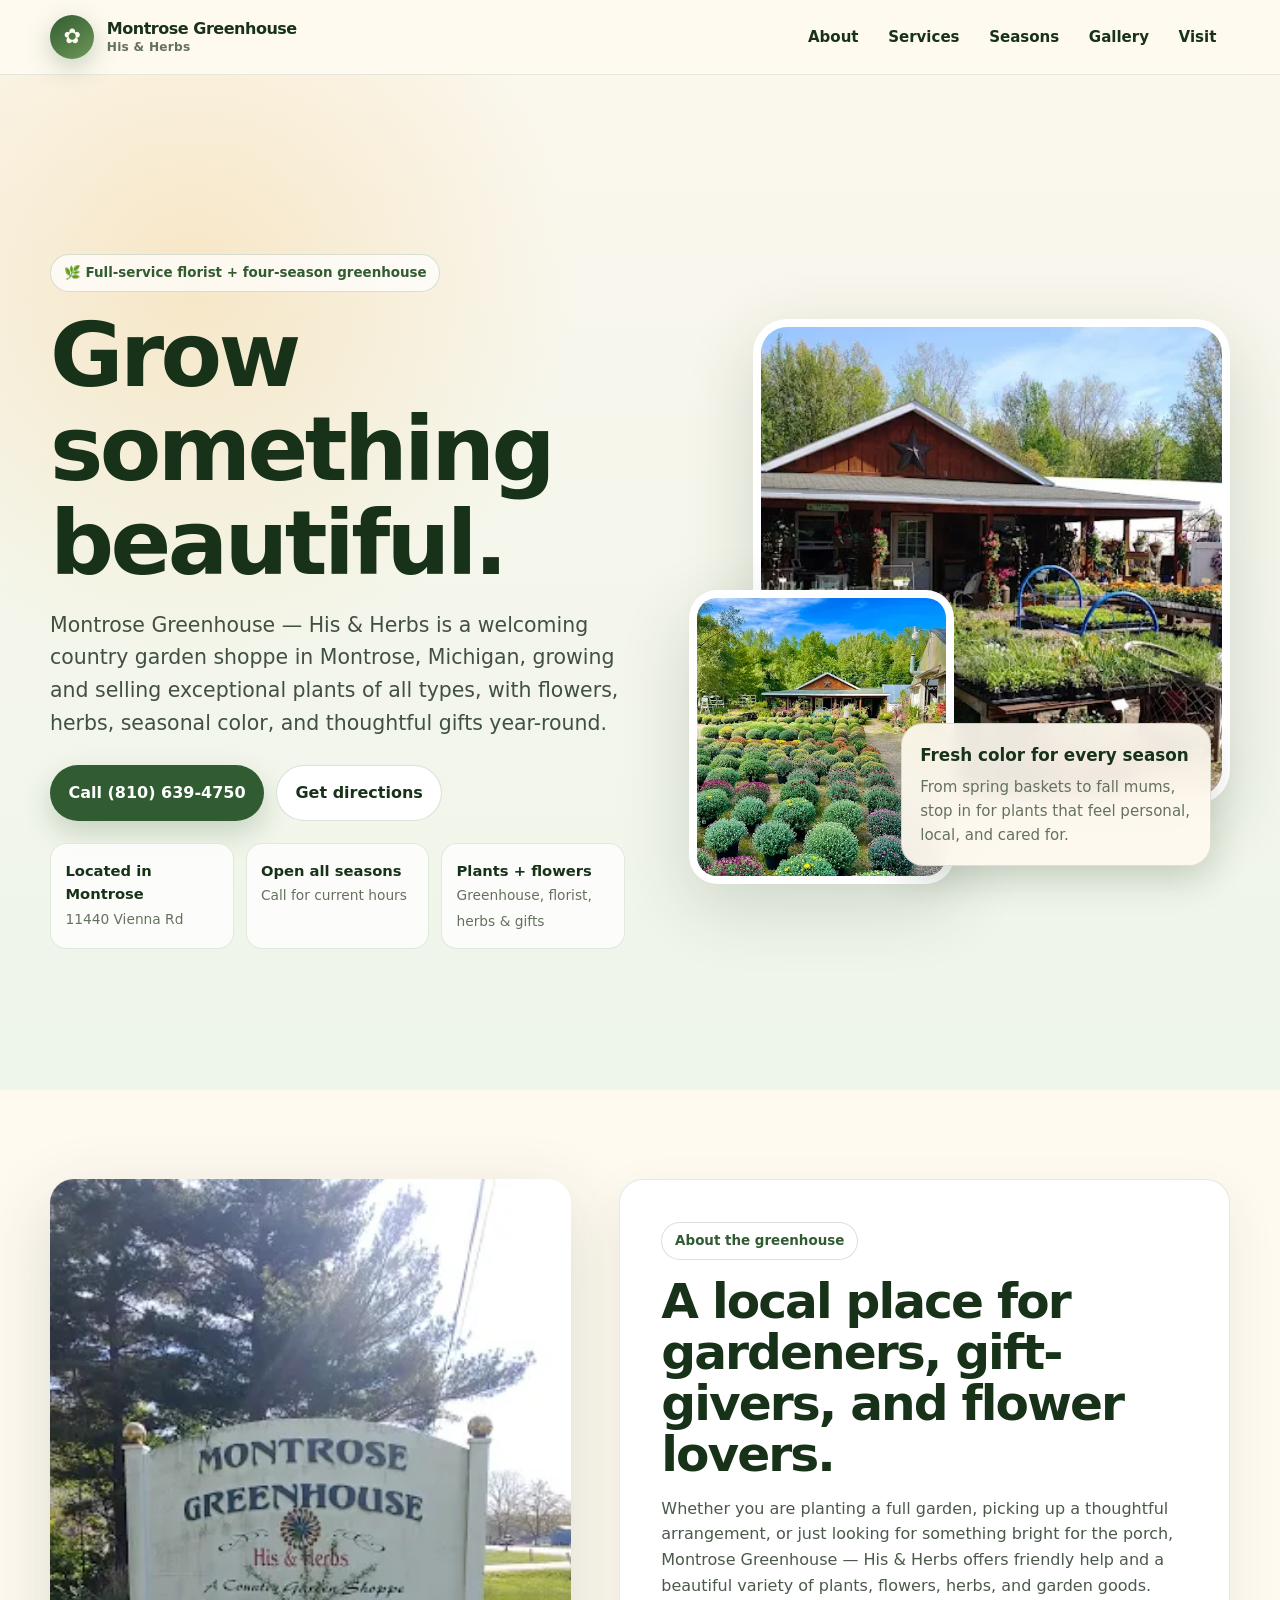
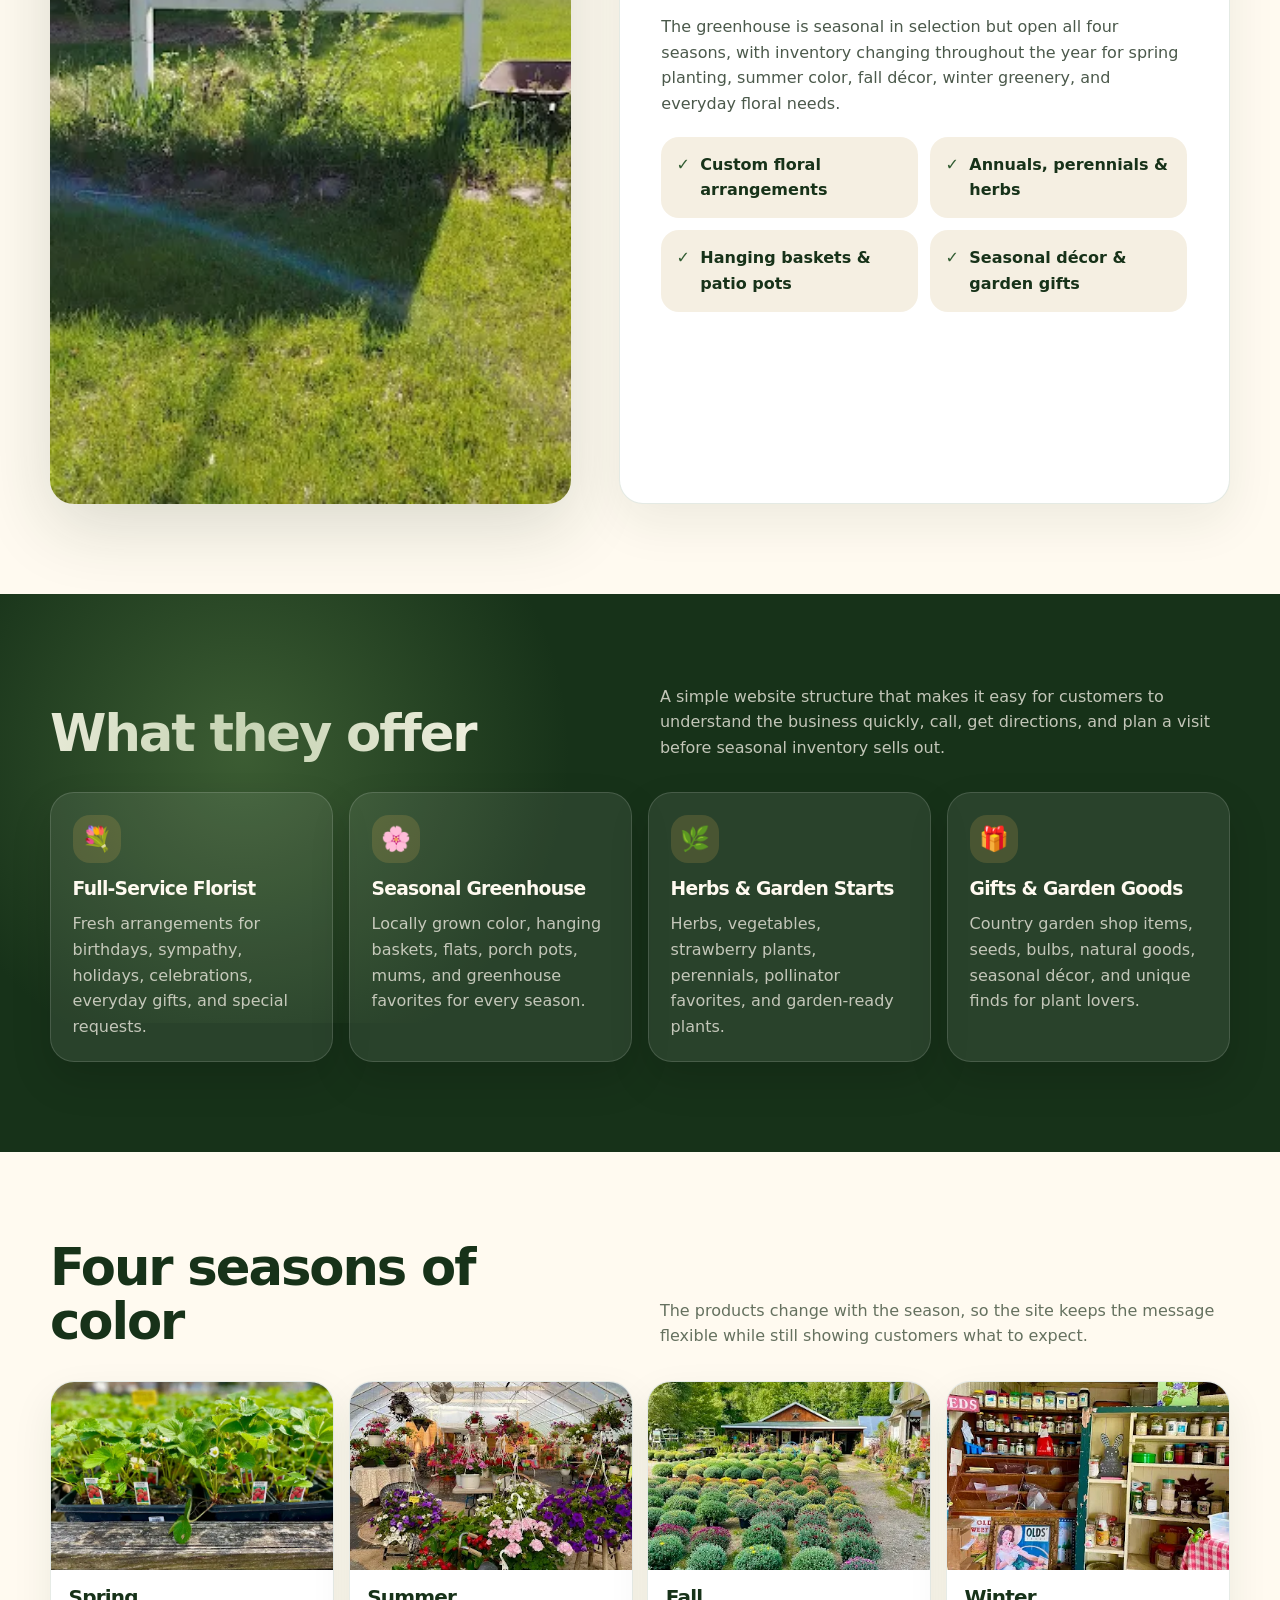
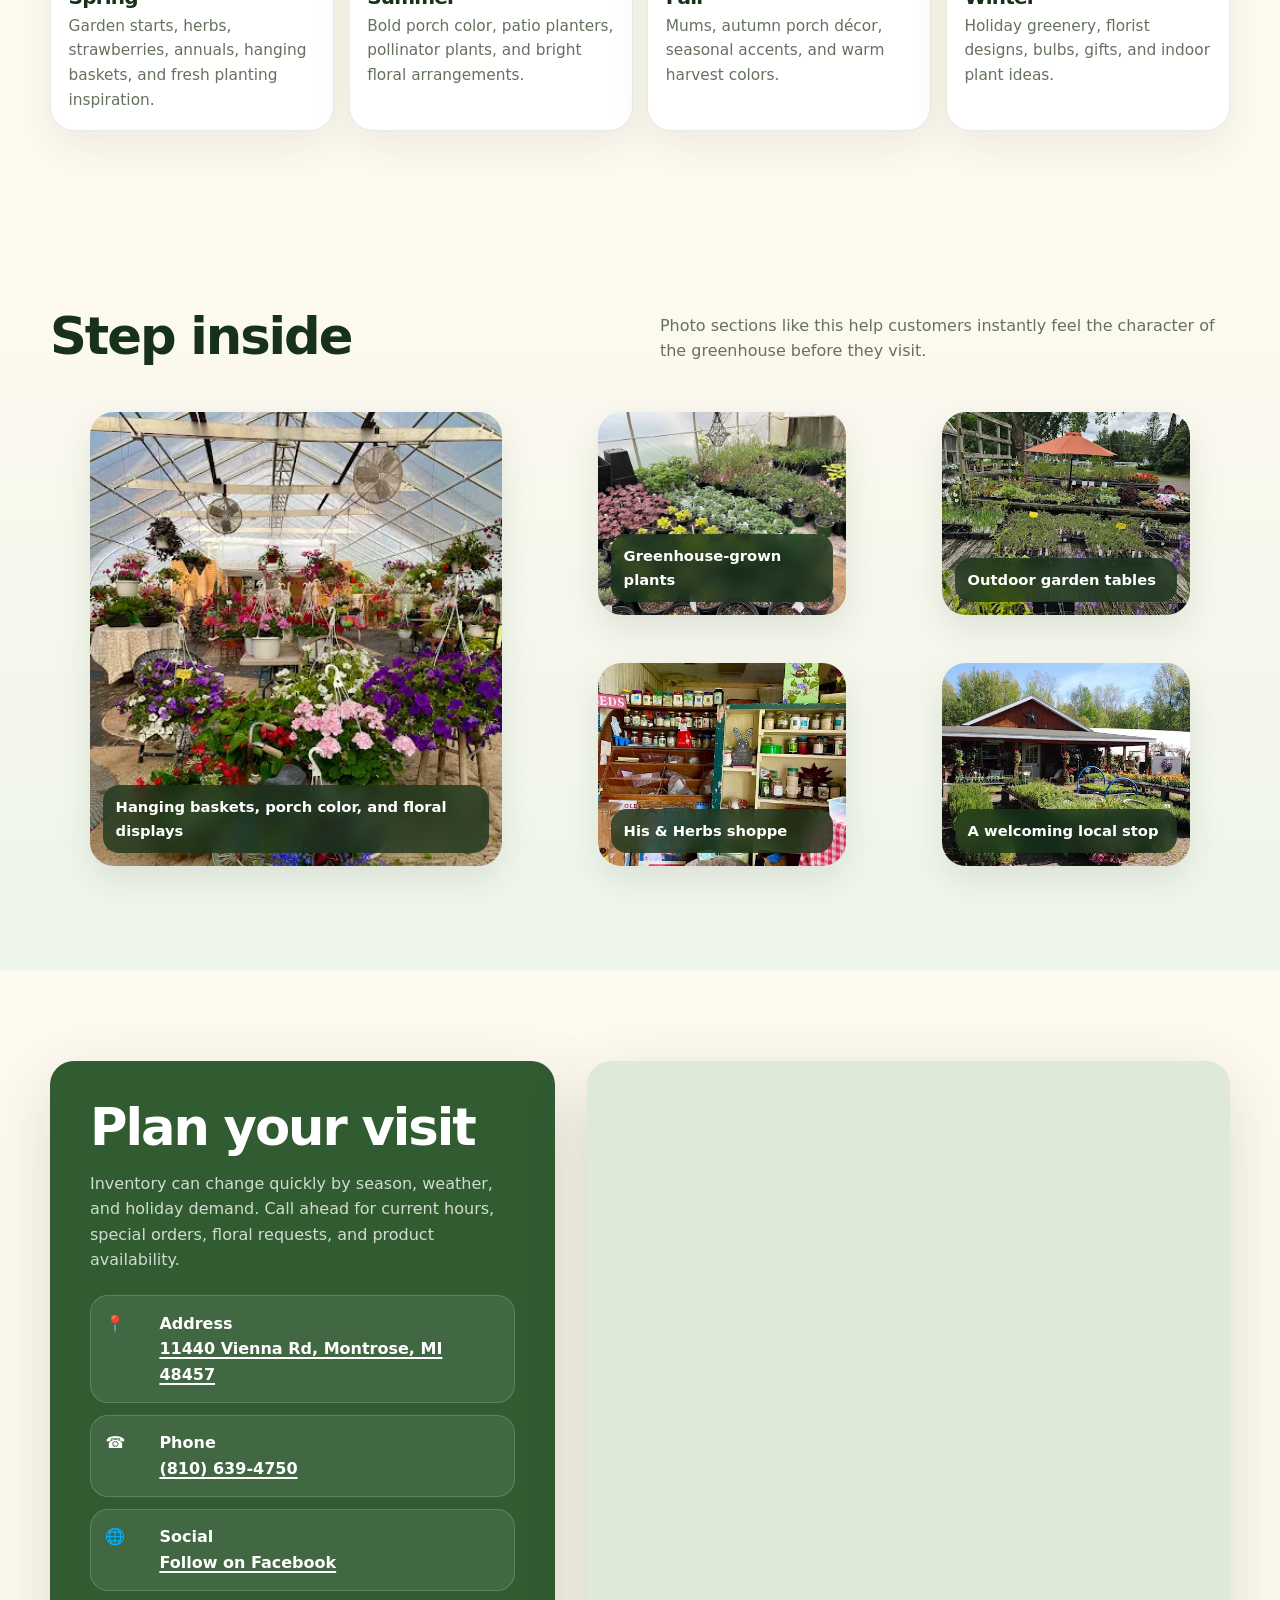
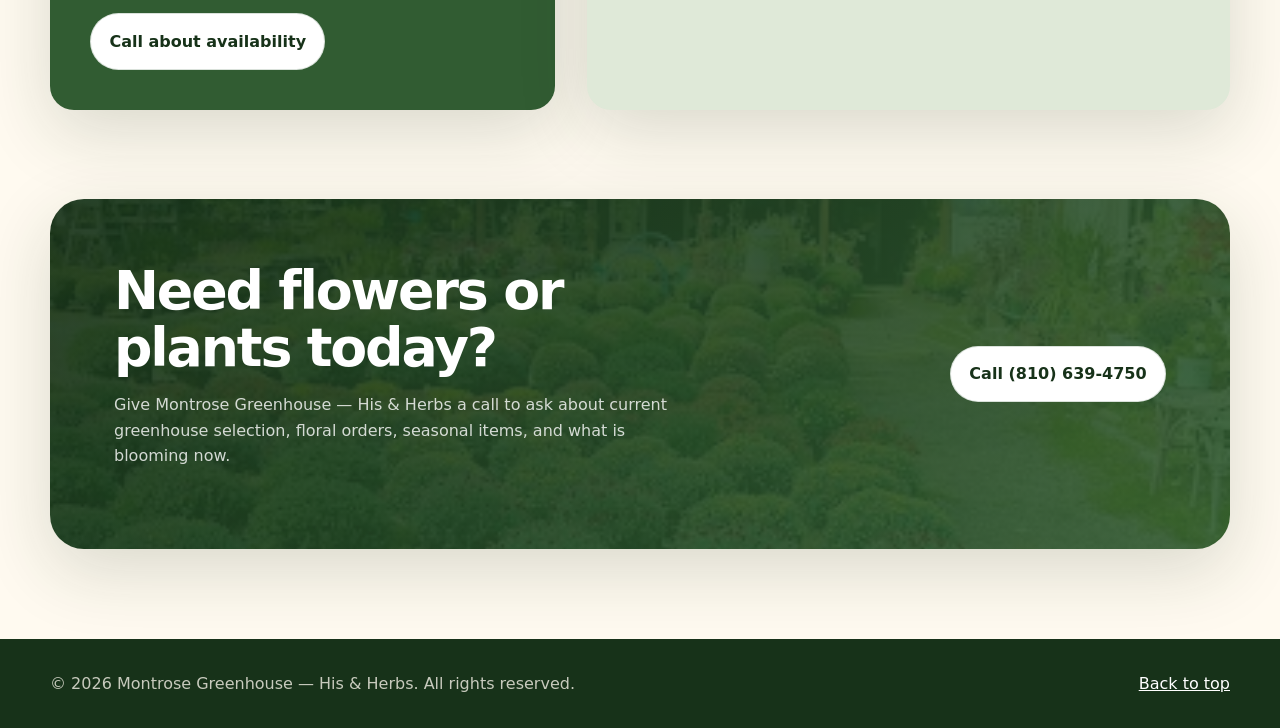
==== index.html @ 8e2a38b9 "moved out of folder" ====
<!doctype html>
<html lang="en">
<head>
  <meta charset="utf-8" />
  <meta name="viewport" content="width=device-width, initial-scale=1" />
  <title>Montrose Greenhouse — His & Herbs | Florist & Seasonal Greenhouse in Montrose, MI</title>
  <meta name="description" content="Montrose Greenhouse — His & Herbs is a full-service florist and seasonal greenhouse in Montrose, Michigan, open all four seasons with plants, flowers, herbs, gifts, and garden inspiration." />
  <meta name="theme-color" content="#315c32" />
  <link rel="icon" type="image/svg+xml" href="assets/favicon.svg" />
  <link rel="manifest" href="site.webmanifest" />
  <meta property="og:title" content="Montrose Greenhouse — His & Herbs" />
  <meta property="og:description" content="Full-service florist and seasonal greenhouse in Montrose, MI. Exceptional plants, floral arrangements, herbs, gifts, and four-season garden inspiration." />
  <meta property="og:type" content="website" />
  <meta property="og:image" content="assets/storefront.webp" />
  <link rel="preload" href="assets/storefront.webp" as="image" />
  <style>
    :root {
      --forest: #315c32;
      --deep: #173219;
      --leaf: #6f9857;
      --sage: #dfe9d8;
      --cream: #fffaf0;
      --linen: #f5efe2;
      --sun: #f0b85a;
      --rose: #b65368;
      --clay: #b46a42;
      --ink: #243124;
      --muted: #65715f;
      --white: #ffffff;
      --shadow: 0 22px 70px rgba(23, 50, 25, .16);
      --radius: 24px;
      --radius-sm: 16px;
      --max: 1180px;
    }

    * { box-sizing: border-box; }
    html { scroll-behavior: smooth; }
    body {
      margin: 0;
      font-family: ui-sans-serif, system-ui, -apple-system, BlinkMacSystemFont, "Segoe UI", sans-serif;
      color: var(--ink);
      background: var(--cream);
      line-height: 1.6;
    }

    img { display: block; max-width: 100%; }
    a { color: inherit; }

    .skip-link {
      position: absolute;
      left: -999px;
      top: 1rem;
      background: var(--deep);
      color: var(--white);
      padding: .75rem 1rem;
      border-radius: .75rem;
      z-index: 50;
    }
    .skip-link:focus { left: 1rem; }

    .site-header {
      position: sticky;
      top: 0;
      z-index: 20;
      backdrop-filter: blur(18px);
      background: rgba(255, 250, 240, .86);
      border-bottom: 1px solid rgba(49, 92, 50, .12);
    }
    .nav-wrap {
      width: min(var(--max), calc(100% - 2rem));
      margin: 0 auto;
      min-height: 74px;
      display: flex;
      align-items: center;
      justify-content: space-between;
      gap: 1rem;
    }
    .brand {
      display: flex;
      align-items: center;
      gap: .8rem;
      text-decoration: none;
      font-weight: 800;
      letter-spacing: -.03em;
      color: var(--deep);
    }
    .brand-mark {
      width: 44px;
      height: 44px;
      border-radius: 50%;
      display: grid;
      place-items: center;
      background: linear-gradient(145deg, var(--forest), var(--leaf));
      color: var(--cream);
      box-shadow: 0 8px 26px rgba(49, 92, 50, .28);
      font-size: 1.3rem;
    }
    .brand small {
      display: block;
      color: var(--muted);
      font-weight: 700;
      font-size: .76rem;
      letter-spacing: .02em;
      margin-top: -.2rem;
    }
    .nav-links {
      display: flex;
      align-items: center;
      gap: .15rem;
    }
    .nav-links a {
      text-decoration: none;
      color: var(--deep);
      font-weight: 700;
      font-size: .94rem;
      padding: .75rem .85rem;
      border-radius: 999px;
    }
    .nav-links a:hover { background: var(--sage); }
    .menu-btn {
      display: none;
      border: 0;
      background: var(--forest);
      color: var(--white);
      padding: .7rem .9rem;
      border-radius: 999px;
      font-weight: 800;
      cursor: pointer;
    }

    .btn {
      display: inline-flex;
      align-items: center;
      justify-content: center;
      gap: .5rem;
      border: 0;
      border-radius: 999px;
      padding: .9rem 1.15rem;
      font-weight: 850;
      text-decoration: none;
      cursor: pointer;
      transition: transform .18s ease, box-shadow .18s ease, background .18s ease;
    }
    .btn:hover { transform: translateY(-2px); }
    .btn-primary {
      background: var(--forest);
      color: var(--white);
      box-shadow: 0 12px 28px rgba(49, 92, 50, .22);
    }
    .btn-primary:hover { background: var(--deep); }
    .btn-secondary {
      background: var(--white);
      color: var(--deep);
      border: 1px solid rgba(49, 92, 50, .18);
    }
    .btn-secondary:hover { box-shadow: 0 10px 26px rgba(23, 50, 25, .10); }

    .hero {
      position: relative;
      overflow: hidden;
      background: radial-gradient(circle at 15% 20%, rgba(240, 184, 90, .26), transparent 28%), linear-gradient(180deg, #fbf7ed 0%, #eef5ea 100%);
    }
    .hero-inner {
      width: min(var(--max), calc(100% - 2rem));
      margin: 0 auto;
      padding: clamp(3rem, 7vw, 6.7rem) 0 3.2rem;
      display: grid;
      grid-template-columns: 1.03fr .97fr;
      align-items: center;
      gap: clamp(2rem, 5vw, 4.5rem);
    }
    .eyebrow {
      display: inline-flex;
      align-items: center;
      gap: .5rem;
      width: fit-content;
      padding: .45rem .8rem;
      border: 1px solid rgba(49, 92, 50, .18);
      background: rgba(255, 255, 255, .72);
      border-radius: 999px;
      color: var(--forest);
      font-weight: 850;
      font-size: .84rem;
      margin-bottom: 1rem;
    }
    h1, h2, h3 { line-height: 1.05; margin: 0; color: var(--deep); letter-spacing: -.04em; }
    h1 { font-size: clamp(2.8rem, 7vw, 6.4rem); max-width: 10ch; }
    .hero-copy p {
      color: #415041;
      font-size: clamp(1.04rem, 1.8vw, 1.28rem);
      max-width: 58ch;
      margin: 1.15rem 0 1.55rem;
    }
    .hero-actions { display: flex; flex-wrap: wrap; gap: .75rem; margin-bottom: 1.25rem; }
    .quick-info {
      display: grid;
      grid-template-columns: repeat(3, minmax(0, 1fr));
      gap: .75rem;
      max-width: 640px;
      margin-top: 1.4rem;
    }
    .quick-card {
      background: rgba(255,255,255,.76);
      border: 1px solid rgba(49, 92, 50, .13);
      padding: .9rem;
      border-radius: var(--radius-sm);
    }
    .quick-card strong { display: block; color: var(--deep); font-size: .92rem; }
    .quick-card span { color: var(--muted); font-size: .86rem; }
    .hero-photos {
      position: relative;
      min-height: 565px;
    }
    .photo-stack {
      position: absolute;
      border-radius: 34px;
      overflow: hidden;
      box-shadow: var(--shadow);
      border: 8px solid rgba(255,255,255,.84);
      background: var(--white);
    }
    .photo-stack img { width: 100%; height: 100%; object-fit: cover; }
    .photo-main { inset: 0 0 5rem 4rem; }
    .photo-small { width: 49%; height: 52%; left: 0; bottom: 0; border-radius: 28px; }
    .floating-card {
      position: absolute;
      right: 1.2rem;
      bottom: 1.1rem;
      width: min(310px, 82%);
      padding: 1.15rem;
      border-radius: 22px;
      background: rgba(255, 250, 240, .92);
      border: 1px solid rgba(49, 92, 50, .16);
      box-shadow: 0 14px 36px rgba(23, 50, 25, .18);
      backdrop-filter: blur(10px);
    }
    .floating-card strong { color: var(--deep); display: block; font-size: 1.05rem; }
    .floating-card p { margin: .35rem 0 0; color: var(--muted); font-size: .94rem; }

    section { padding: clamp(3.5rem, 7vw, 6rem) 0; }
    .container { width: min(var(--max), calc(100% - 2rem)); margin: 0 auto; }
    .section-head {
      display: flex;
      align-items: end;
      justify-content: space-between;
      gap: 2rem;
      margin-bottom: 2rem;
    }
    .section-head h2 { font-size: clamp(2rem, 4vw, 3.6rem); max-width: 12ch; }
    .section-head p { margin: 0; max-width: 56ch; color: var(--muted); }

    .about-grid {
      display: grid;
      grid-template-columns: .92fr 1.08fr;
      gap: clamp(1.4rem, 4vw, 3rem);
      align-items: stretch;
    }
    .about-image {
      min-height: 500px;
      border-radius: var(--radius);
      overflow: hidden;
      box-shadow: var(--shadow);
    }
    .about-image img { width: 100%; height: 100%; object-fit: cover; }
    .about-panel {
      background: var(--white);
      border: 1px solid rgba(49, 92, 50, .13);
      border-radius: var(--radius);
      padding: clamp(1.4rem, 4vw, 2.6rem);
      box-shadow: 0 18px 50px rgba(23, 50, 25, .08);
    }
    .about-panel h2 { font-size: clamp(2rem, 3.8vw, 3.4rem); margin-bottom: 1rem; }
    .about-panel p { color: #4b594b; margin: 0 0 1rem; }
    .feature-list {
      display: grid;
      grid-template-columns: repeat(2, minmax(0, 1fr));
      gap: .75rem;
      margin-top: 1.25rem;
    }
    .feature-item {
      display: flex;
      gap: .65rem;
      align-items: flex-start;
      padding: .95rem;
      border-radius: 18px;
      background: var(--linen);
      color: var(--deep);
      font-weight: 750;
    }
    .feature-item span:first-child { color: var(--forest); }

    .services { background: var(--deep); color: var(--cream); position: relative; overflow: hidden; }
    .services::before {
      content: "";
      position: absolute;
      inset: -20% 48% auto -14%;
      height: 540px;
      background: radial-gradient(circle, rgba(111,152,87,.42), transparent 65%);
      pointer-events: none;
    }
    .services h2, .services h3 { color: var(--cream); }
    .services .section-head p { color: rgba(255,250,240,.74); }
    .services-grid {
      position: relative;
      display: grid;
      grid-template-columns: repeat(4, minmax(0, 1fr));
      gap: 1rem;
    }
    .service-card {
      min-height: 262px;
      padding: 1.35rem;
      border-radius: var(--radius);
      background: rgba(255,255,255,.08);
      border: 1px solid rgba(255,255,255,.14);
      box-shadow: 0 18px 40px rgba(0,0,0,.14);
    }
    .service-card .icon {
      width: 48px;
      height: 48px;
      border-radius: 17px;
      display: grid;
      place-items: center;
      background: rgba(240, 184, 90, .16);
      margin-bottom: 1rem;
      font-size: 1.5rem;
    }
    .service-card p { color: rgba(255,250,240,.72); margin: .8rem 0 0; }

    .season-strip {
      display: grid;
      grid-template-columns: repeat(4, minmax(0, 1fr));
      gap: .9rem;
    }
    .season-card {
      border-radius: var(--radius);
      overflow: hidden;
      background: var(--white);
      border: 1px solid rgba(49, 92, 50, .12);
      box-shadow: 0 16px 40px rgba(23, 50, 25, .08);
    }
    .season-card img { height: 188px; width: 100%; object-fit: cover; }
    .season-card div { padding: 1.1rem; }
    .season-card h3 { font-size: 1.25rem; margin-bottom: .35rem; }
    .season-card p { margin: 0; color: var(--muted); font-size: .96rem; }

    .gallery { background: linear-gradient(180deg, var(--cream), #eef5ea); }
    .gallery-grid {
      display: grid;
      grid-template-columns: 1.2fr .8fr .8fr;
      grid-auto-rows: 235px;
      gap: 1rem;
    }
    .gallery-item {
      position: relative;
      overflow: hidden;
      border-radius: var(--radius);
      box-shadow: 0 14px 34px rgba(23, 50, 25, .10);
      background: var(--sage);
    }
    .gallery-item.large { grid-row: span 2; }
    .gallery-item img { width: 100%; height: 100%; object-fit: cover; transition: transform .45s ease; }
    .gallery-item:hover img { transform: scale(1.045); }
    .gallery-caption {
      position: absolute;
      left: .8rem;
      right: .8rem;
      bottom: .8rem;
      border-radius: 16px;
      padding: .65rem .8rem;
      background: rgba(23, 50, 25, .76);
      color: var(--white);
      font-weight: 800;
      backdrop-filter: blur(8px);
      font-size: .92rem;
    }

    .visit-grid {
      display: grid;
      grid-template-columns: .88fr 1.12fr;
      gap: clamp(1rem, 4vw, 2rem);
      align-items: stretch;
    }
    .contact-card {
      background: var(--forest);
      color: var(--white);
      border-radius: var(--radius);
      padding: clamp(1.4rem, 4vw, 2.5rem);
      box-shadow: var(--shadow);
    }
    .contact-card h2 { color: var(--white); font-size: clamp(2rem, 4vw, 3.35rem); margin-bottom: .75rem; }
    .contact-card p { color: rgba(255,255,255,.78); }
    .contact-list { display: grid; gap: .75rem; margin: 1.4rem 0; }
    .contact-row {
      display: grid;
      grid-template-columns: 42px 1fr;
      gap: .75rem;
      align-items: start;
      padding: .9rem;
      border: 1px solid rgba(255,255,255,.16);
      background: rgba(255,255,255,.08);
      border-radius: 18px;
    }
    .contact-row b { display: block; }
    .contact-row a { color: var(--white); font-weight: 750; text-decoration-thickness: 2px; text-underline-offset: 3px; }
    .map-card {
      min-height: 470px;
      border: 0;
      width: 100%;
      border-radius: var(--radius);
      box-shadow: var(--shadow);
      background: var(--sage);
    }

    .cta {
      padding: 0 0 clamp(3.5rem, 7vw, 6rem);
    }
    .cta-card {
      position: relative;
      overflow: hidden;
      border-radius: 34px;
      padding: clamp(2rem, 5vw, 4rem);
      background: linear-gradient(135deg, rgba(23,50,25,.92), rgba(49,92,50,.88)), url('assets/greenhouse-mums.webp') center / cover;
      color: var(--white);
      display: grid;
      grid-template-columns: 1fr auto;
      gap: 1.5rem;
      align-items: center;
      box-shadow: var(--shadow);
    }
    .cta-card h2 { color: var(--white); font-size: clamp(2rem, 4.2vw, 3.6rem); max-width: 14ch; }
    .cta-card p { color: rgba(255,255,255,.8); max-width: 58ch; }

    footer {
      background: var(--deep);
      color: rgba(255,250,240,.76);
      padding: 2rem 0;
    }
    .footer-inner {
      width: min(var(--max), calc(100% - 2rem));
      margin: 0 auto;
      display: flex;
      justify-content: space-between;
      gap: 1rem;
      flex-wrap: wrap;
      align-items: center;
    }
    footer a { color: var(--white); }

    @media (max-width: 980px) {
      .hero-inner, .about-grid, .visit-grid { grid-template-columns: 1fr; }
      .hero-photos { min-height: 500px; }
      .photo-main { inset: 0 0 5.5rem 2rem; }
      .services-grid, .season-strip { grid-template-columns: repeat(2, minmax(0, 1fr)); }
      .gallery-grid { grid-template-columns: 1fr 1fr; }
      .gallery-item.large { grid-column: span 2; grid-row: span 1; }
      .cta-card { grid-template-columns: 1fr; }
    }
    @media (max-width: 760px) {
      .menu-btn { display: inline-flex; }
      .nav-links {
        position: absolute;
        top: 74px;
        left: 1rem;
        right: 1rem;
        display: none;
        flex-direction: column;
        align-items: stretch;
        padding: .6rem;
        background: var(--cream);
        border: 1px solid rgba(49, 92, 50, .14);
        border-radius: 20px;
        box-shadow: var(--shadow);
      }
      .nav-links.open { display: flex; }
      .nav-links a { border-radius: 14px; }
      .hero-inner { padding-top: 2.2rem; }
      h1 { max-width: 12ch; }
      .quick-info { grid-template-columns: 1fr; }
      .hero-photos { min-height: 430px; }
      .photo-main { inset: 0 0 4rem 0; }
      .photo-small { width: 58%; height: 46%; }
      .floating-card { right: .4rem; bottom: .25rem; }
      .section-head { display: block; }
      .section-head p { margin-top: .85rem; }
      .feature-list, .services-grid, .season-strip, .gallery-grid { grid-template-columns: 1fr; }
      .gallery-item.large { grid-column: auto; }
      .gallery-grid { grid-auto-rows: 260px; }
    }
  </style>
  <script type="application/ld+json">
  {
    "@context": "https://schema.org",
    "@type": "LocalBusiness",
    "name": "Montrose Greenhouse — His & Herbs",
    "image": "assets/storefront.webp",
    "telephone": "+1-810-639-4750",
    "address": {
      "@type": "PostalAddress",
      "streetAddress": "11440 Vienna Rd",
      "addressLocality": "Montrose",
      "addressRegion": "MI",
      "postalCode": "48457",
      "addressCountry": "US"
    },
    "url": "https://www.facebook.com/p/Montrose-Greenhouse-100063505872551/",
    "description": "Full-service florist and seasonal greenhouse in Montrose, Michigan, open all four seasons with plants, flowers, herbs, and garden goods."
  }
  </script>
</head>
<body>
  <a class="skip-link" href="#main">Skip to main content</a>
  <header class="site-header">
    <div class="nav-wrap">
      <a class="brand" href="#top" aria-label="Montrose Greenhouse home">
        <span class="brand-mark" aria-hidden="true">✿</span>
        <span>Montrose Greenhouse <small>His & Herbs</small></span>
      </a>
      <button class="menu-btn" id="menuBtn" aria-label="Open menu" aria-expanded="false">Menu</button>
      <nav class="nav-links" id="navLinks" aria-label="Main navigation">
        <a href="#about">About</a>
        <a href="#services">Services</a>
        <a href="#seasons">Seasons</a>
        <a href="#gallery">Gallery</a>
        <a href="#visit">Visit</a>
      </nav>
    </div>
  </header>

  <main id="main">
    <section class="hero" id="top">
      <div class="hero-inner">
        <div class="hero-copy">
          <span class="eyebrow">🌿 Full-service florist + four-season greenhouse</span>
          <h1>Grow something beautiful.</h1>
          <p>Montrose Greenhouse — His & Herbs is a welcoming country garden shoppe in Montrose, Michigan, growing and selling exceptional plants of all types, with flowers, herbs, seasonal color, and thoughtful gifts year-round.</p>
          <div class="hero-actions">
            <a class="btn btn-primary" href="tel:+18106394750">Call (810) 639-4750</a>
            <a class="btn btn-secondary" href="https://www.google.com/maps/search/?api=1&query=11440+Vienna+Rd,+Montrose,+MI+48457" target="_blank" rel="noopener">Get directions</a>
          </div>
          <div class="quick-info" aria-label="Business highlights">
            <div class="quick-card"><strong>Located in Montrose</strong><span>11440 Vienna Rd</span></div>
            <div class="quick-card"><strong>Open all seasons</strong><span>Call for current hours</span></div>
            <div class="quick-card"><strong>Plants + flowers</strong><span>Greenhouse, florist, herbs & gifts</span></div>
          </div>
        </div>
        <div class="hero-photos" aria-hidden="true">
          <div class="photo-stack photo-main"><img src="assets/storefront.webp" alt="Montrose Greenhouse storefront surrounded by plants" /></div>
          <div class="photo-stack photo-small"><img src="assets/greenhouse-mums.webp" alt="Rows of colorful mums at Montrose Greenhouse" /></div>
          <div class="floating-card">
            <strong>Fresh color for every season</strong>
            <p>From spring baskets to fall mums, stop in for plants that feel personal, local, and cared for.</p>
          </div>
        </div>
      </div>
    </section>

    <section id="about">
      <div class="container about-grid">
        <div class="about-image"><img src="assets/montrose-sign.webp" alt="Montrose Greenhouse His and Herbs sign" /></div>
        <div class="about-panel">
          <span class="eyebrow">About the greenhouse</span>
          <h2>A local place for gardeners, gift-givers, and flower lovers.</h2>
          <p>Whether you are planting a full garden, picking up a thoughtful arrangement, or just looking for something bright for the porch, Montrose Greenhouse — His & Herbs offers friendly help and a beautiful variety of plants, flowers, herbs, and garden goods.</p>
          <p>The greenhouse is seasonal in selection but open all four seasons, with inventory changing throughout the year for spring planting, summer color, fall décor, winter greenery, and everyday floral needs.</p>
          <div class="feature-list">
            <div class="feature-item"><span>✓</span><span>Custom floral arrangements</span></div>
            <div class="feature-item"><span>✓</span><span>Annuals, perennials & herbs</span></div>
            <div class="feature-item"><span>✓</span><span>Hanging baskets & patio pots</span></div>
            <div class="feature-item"><span>✓</span><span>Seasonal décor & garden gifts</span></div>
          </div>
        </div>
      </div>
    </section>

    <section class="services" id="services">
      <div class="container">
        <div class="section-head">
          <h2>What they offer</h2>
          <p>A simple website structure that makes it easy for customers to understand the business quickly, call, get directions, and plan a visit before seasonal inventory sells out.</p>
        </div>
        <div class="services-grid">
          <article class="service-card">
            <div class="icon" aria-hidden="true">💐</div>
            <h3>Full-Service Florist</h3>
            <p>Fresh arrangements for birthdays, sympathy, holidays, celebrations, everyday gifts, and special requests.</p>
          </article>
          <article class="service-card">
            <div class="icon" aria-hidden="true">🌸</div>
            <h3>Seasonal Greenhouse</h3>
            <p>Locally grown color, hanging baskets, flats, porch pots, mums, and greenhouse favorites for every season.</p>
          </article>
          <article class="service-card">
            <div class="icon" aria-hidden="true">🌿</div>
            <h3>Herbs & Garden Starts</h3>
            <p>Herbs, vegetables, strawberry plants, perennials, pollinator favorites, and garden-ready plants.</p>
          </article>
          <article class="service-card">
            <div class="icon" aria-hidden="true">🎁</div>
            <h3>Gifts & Garden Goods</h3>
            <p>Country garden shop items, seeds, bulbs, natural goods, seasonal décor, and unique finds for plant lovers.</p>
          </article>
        </div>
      </div>
    </section>

    <section id="seasons">
      <div class="container">
        <div class="section-head">
          <h2>Four seasons of color</h2>
          <p>The products change with the season, so the site keeps the message flexible while still showing customers what to expect.</p>
        </div>
        <div class="season-strip">
          <article class="season-card">
            <img src="assets/strawberry-starts.webp" alt="Strawberry plants in trays" />
            <div><h3>Spring</h3><p>Garden starts, herbs, strawberries, annuals, hanging baskets, and fresh planting inspiration.</p></div>
          </article>
          <article class="season-card">
            <img src="assets/hanging-baskets.webp" alt="Hanging flower baskets inside the greenhouse" />
            <div><h3>Summer</h3><p>Bold porch color, patio planters, pollinator plants, and bright floral arrangements.</p></div>
          </article>
          <article class="season-card">
            <img src="assets/greenhouse-mums.webp" alt="Rows of fall mums" />
            <div><h3>Fall</h3><p>Mums, autumn porch décor, seasonal accents, and warm harvest colors.</p></div>
          </article>
          <article class="season-card">
            <img src="assets/garden-shop.webp" alt="Garden shop shelves with seeds and goods" />
            <div><h3>Winter</h3><p>Holiday greenery, florist designs, bulbs, gifts, and indoor plant ideas.</p></div>
          </article>
        </div>
      </div>
    </section>

    <section class="gallery" id="gallery">
      <div class="container">
        <div class="section-head">
          <h2>Step inside</h2>
          <p>Photo sections like this help customers instantly feel the character of the greenhouse before they visit.</p>
        </div>
        <div class="gallery-grid">
          <figure class="gallery-item large">
            <img src="assets/hanging-baskets.webp" alt="Colorful hanging baskets and flowers inside greenhouse" />
            <figcaption class="gallery-caption">Hanging baskets, porch color, and floral displays</figcaption>
          </figure>
          <figure class="gallery-item">
            <img src="assets/inside-greenhouse-plants.webp" alt="Potted plants inside greenhouse" />
            <figcaption class="gallery-caption">Greenhouse-grown plants</figcaption>
          </figure>
          <figure class="gallery-item">
            <img src="assets/outdoor-plant-tables.webp" alt="Outdoor plant tables with herbs and flowers" />
            <figcaption class="gallery-caption">Outdoor garden tables</figcaption>
          </figure>
          <figure class="gallery-item">
            <img src="assets/garden-shop.webp" alt="Country garden shop shelves" />
            <figcaption class="gallery-caption">His & Herbs shoppe</figcaption>
          </figure>
          <figure class="gallery-item">
            <img src="assets/storefront.webp" alt="Montrose Greenhouse storefront" />
            <figcaption class="gallery-caption">A welcoming local stop</figcaption>
          </figure>
        </div>
      </div>
    </section>

    <section id="visit">
      <div class="container visit-grid">
        <div class="contact-card">
          <h2>Plan your visit</h2>
          <p>Inventory can change quickly by season, weather, and holiday demand. Call ahead for current hours, special orders, floral requests, and product availability.</p>
          <div class="contact-list">
            <div class="contact-row"><span aria-hidden="true">📍</span><div><b>Address</b><a href="https://www.google.com/maps/search/?api=1&query=11440+Vienna+Rd,+Montrose,+MI+48457" target="_blank" rel="noopener">11440 Vienna Rd, Montrose, MI 48457</a></div></div>
            <div class="contact-row"><span aria-hidden="true">☎️</span><div><b>Phone</b><a href="tel:+18106394750">(810) 639-4750</a></div></div>
            <div class="contact-row"><span aria-hidden="true">🌐</span><div><b>Social</b><a href="https://www.facebook.com/p/Montrose-Greenhouse-100063505872551/" target="_blank" rel="noopener">Follow on Facebook</a></div></div>
          </div>
          <a class="btn btn-secondary" href="tel:+18106394750">Call about availability</a>
        </div>
        <iframe class="map-card" title="Map to Montrose Greenhouse" loading="lazy" referrerpolicy="no-referrer-when-downgrade" src="https://www.google.com/maps?q=11440%20Vienna%20Rd%2C%20Montrose%2C%20MI%2048457&output=embed"></iframe>
      </div>
    </section>

    <section class="cta">
      <div class="container">
        <div class="cta-card">
          <div>
            <h2>Need flowers or plants today?</h2>
            <p>Give Montrose Greenhouse — His & Herbs a call to ask about current greenhouse selection, floral orders, seasonal items, and what is blooming now.</p>
          </div>
          <a class="btn btn-secondary" href="tel:+18106394750">Call (810) 639-4750</a>
        </div>
      </div>
    </section>
  </main>

  <footer>
    <div class="footer-inner">
      <div>© <span id="year"></span> Montrose Greenhouse — His & Herbs. All rights reserved.</div>
      <div><a href="#top">Back to top</a></div>
    </div>
  </footer>

  <script>
    const menuBtn = document.getElementById('menuBtn');
    const navLinks = document.getElementById('navLinks');
    menuBtn.addEventListener('click', () => {
      const isOpen = navLinks.classList.toggle('open');
      menuBtn.setAttribute('aria-expanded', isOpen ? 'true' : 'false');
      menuBtn.textContent = isOpen ? 'Close' : 'Menu';
    });
    navLinks.querySelectorAll('a').forEach(link => {
      link.addEventListener('click', () => {
        navLinks.classList.remove('open');
        menuBtn.setAttribute('aria-expanded', 'false');
        menuBtn.textContent = 'Menu';
      });
    });
    document.getElementById('year').textContent = new Date().getFullYear();
  </script>
</body>
</html>
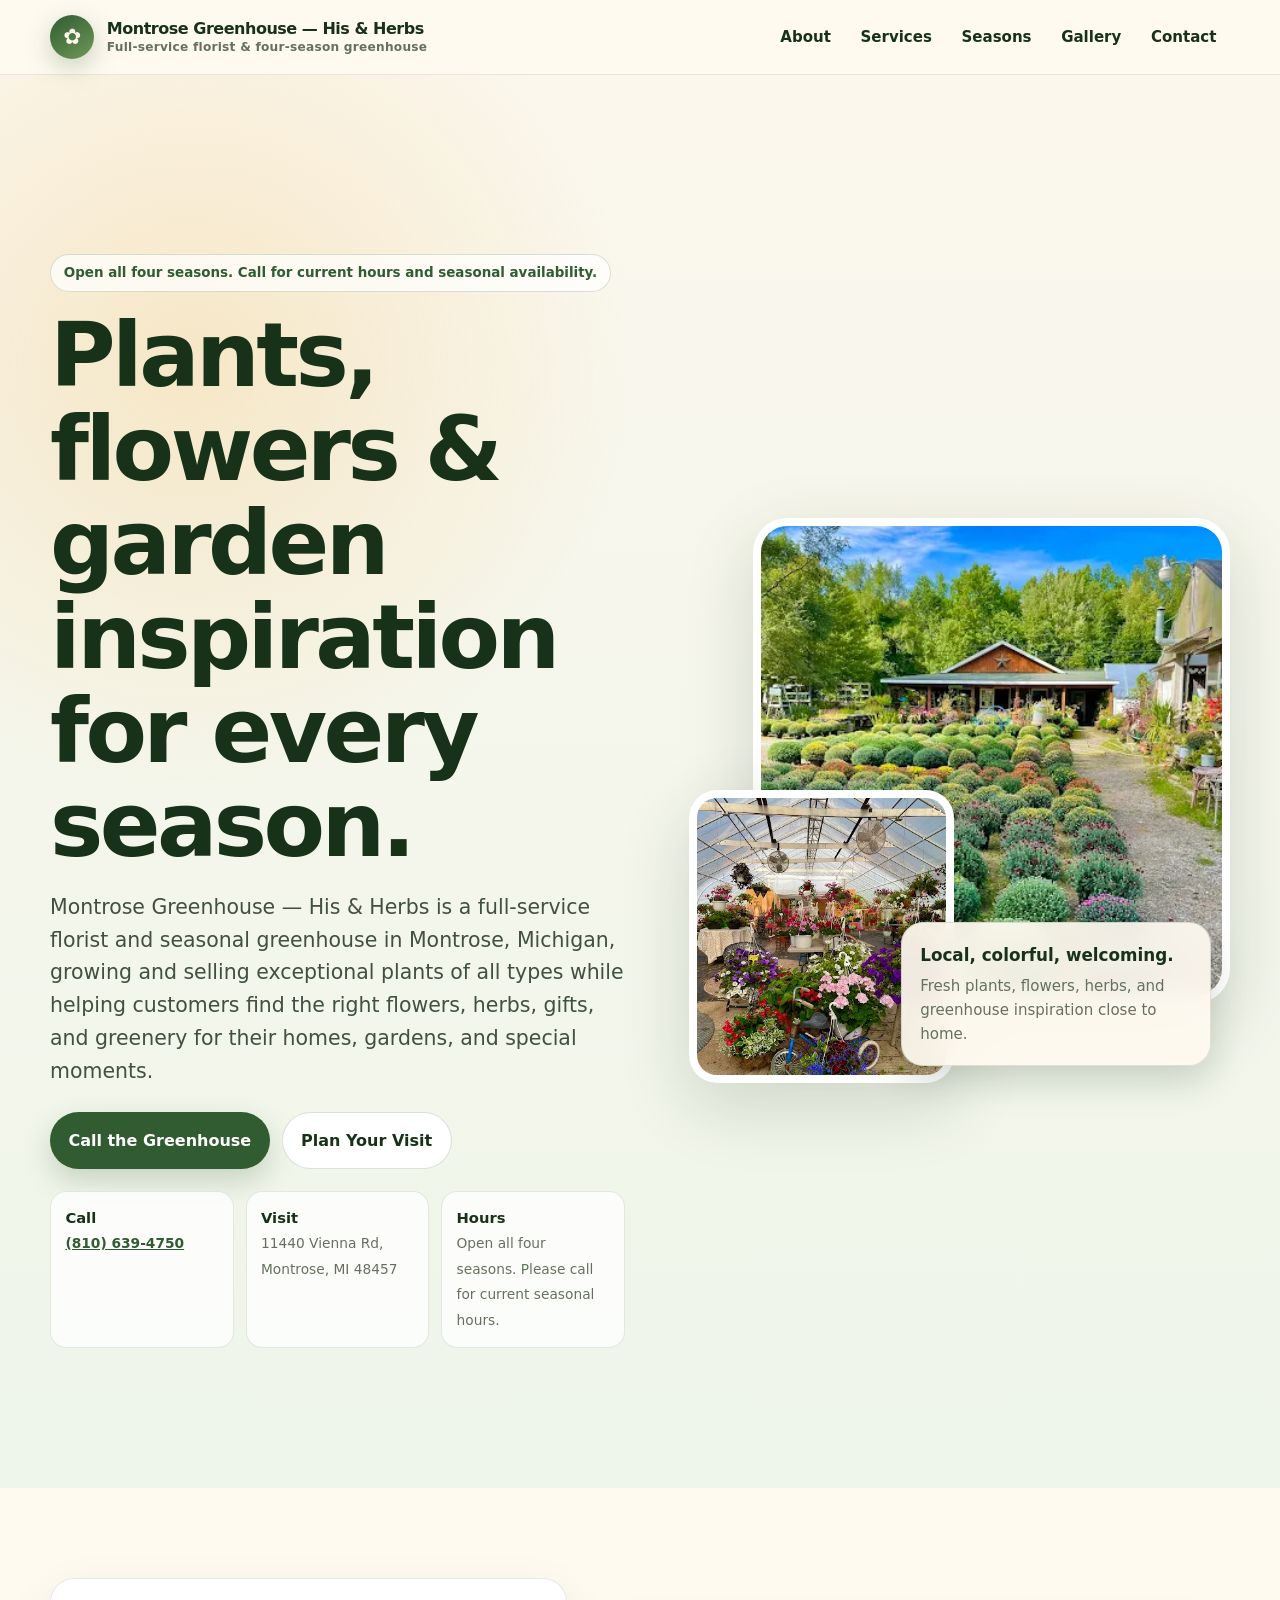
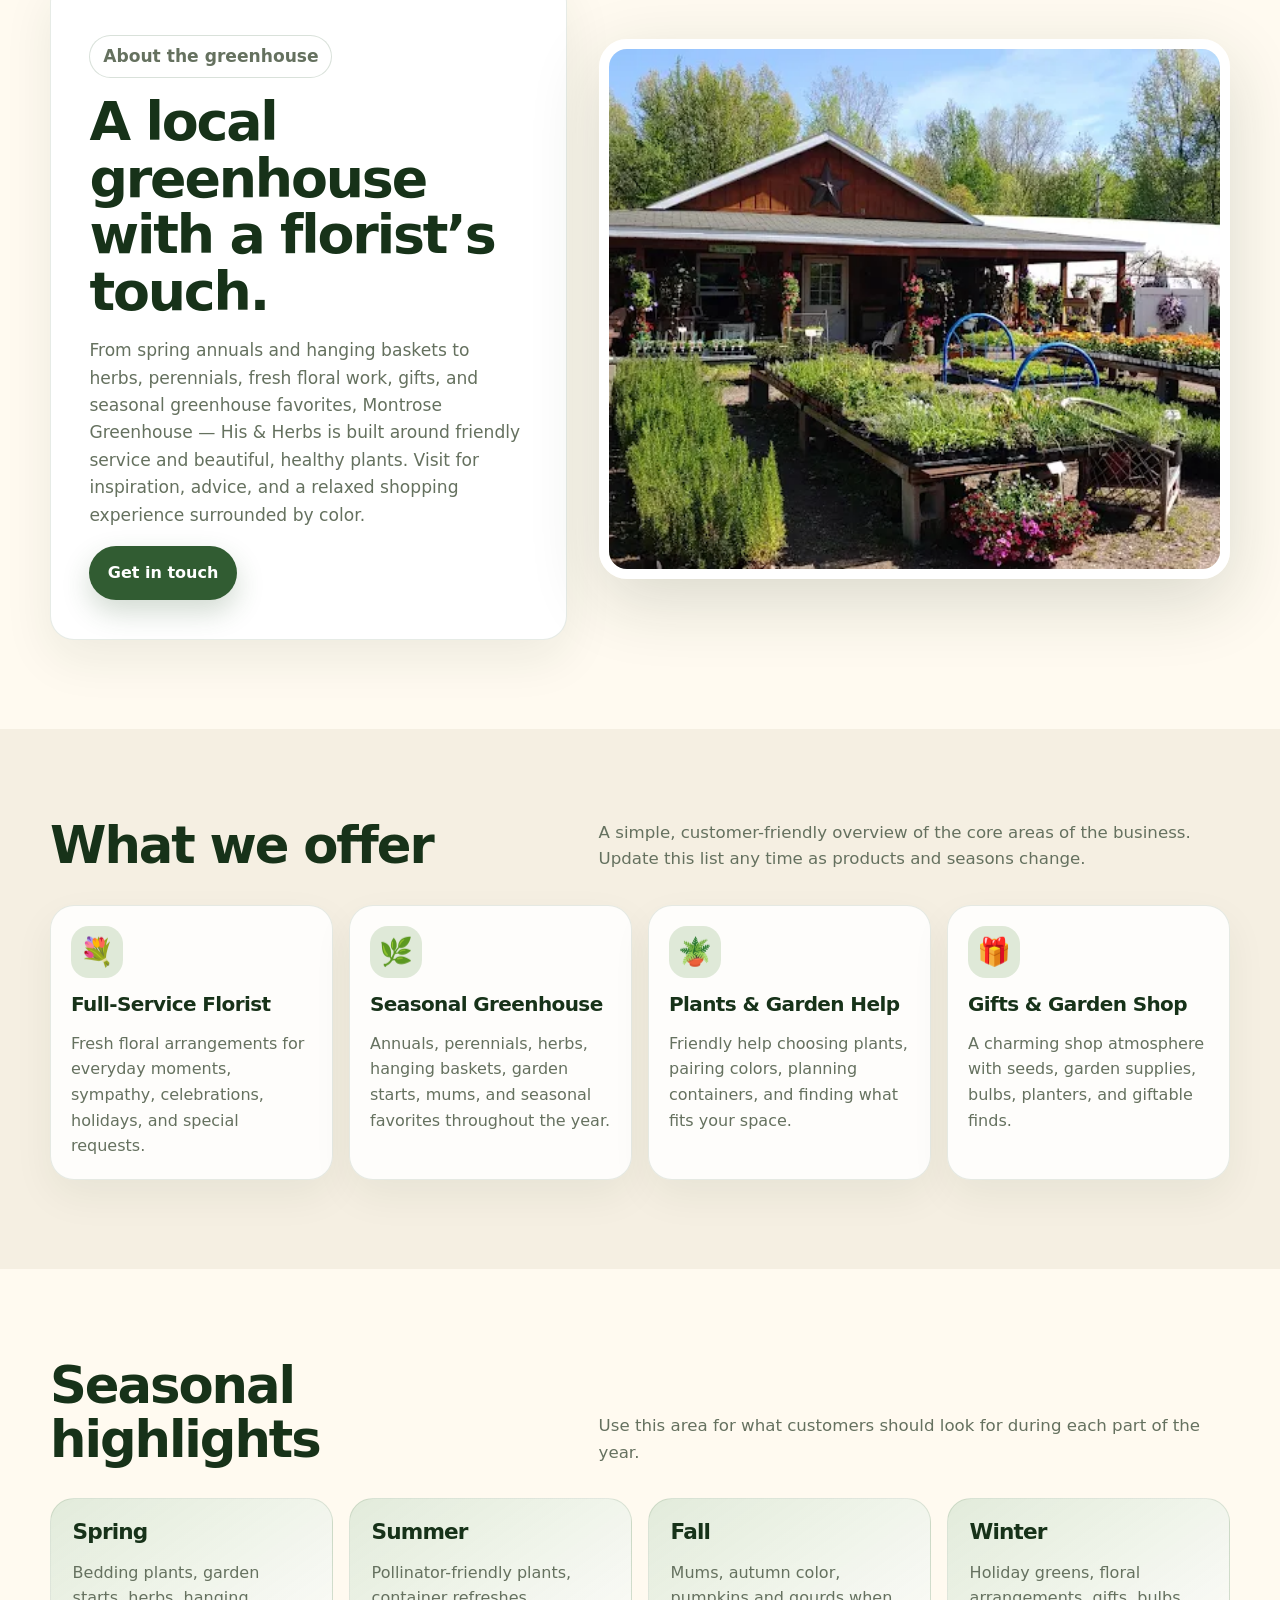
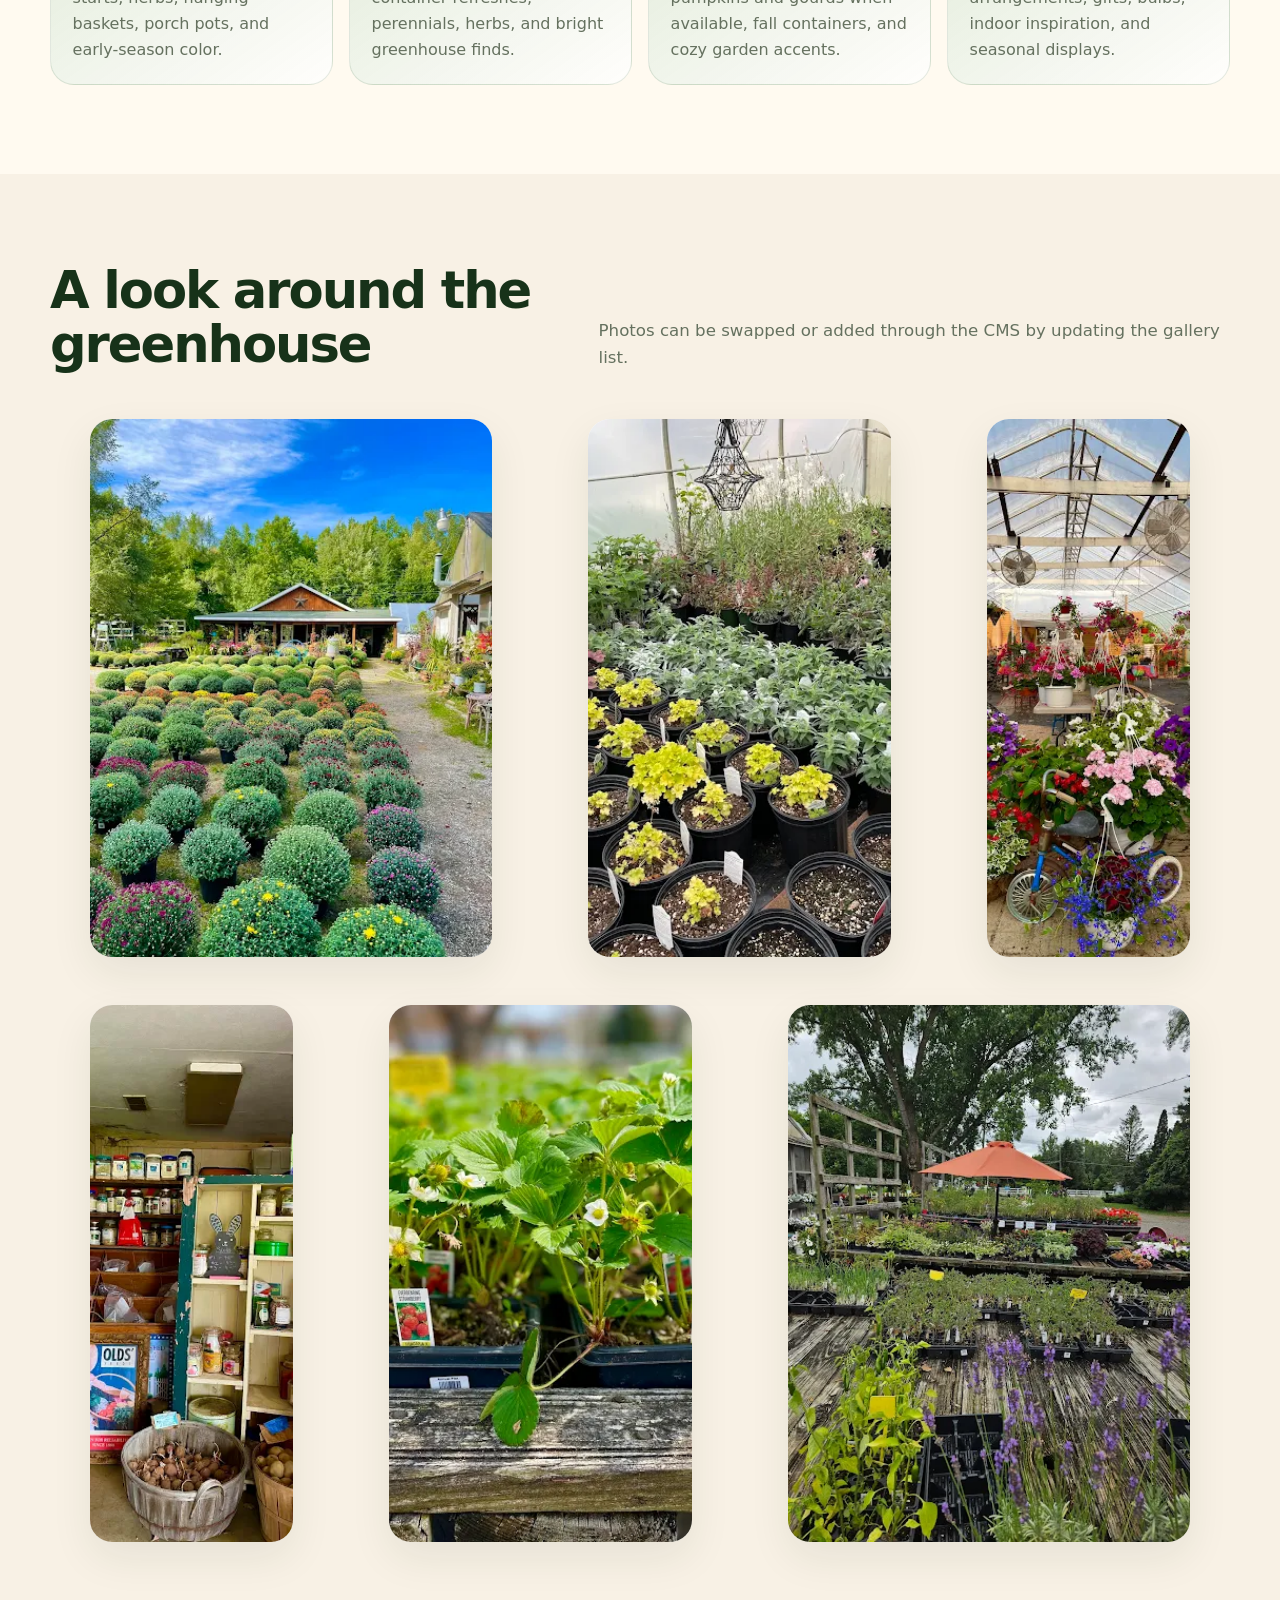
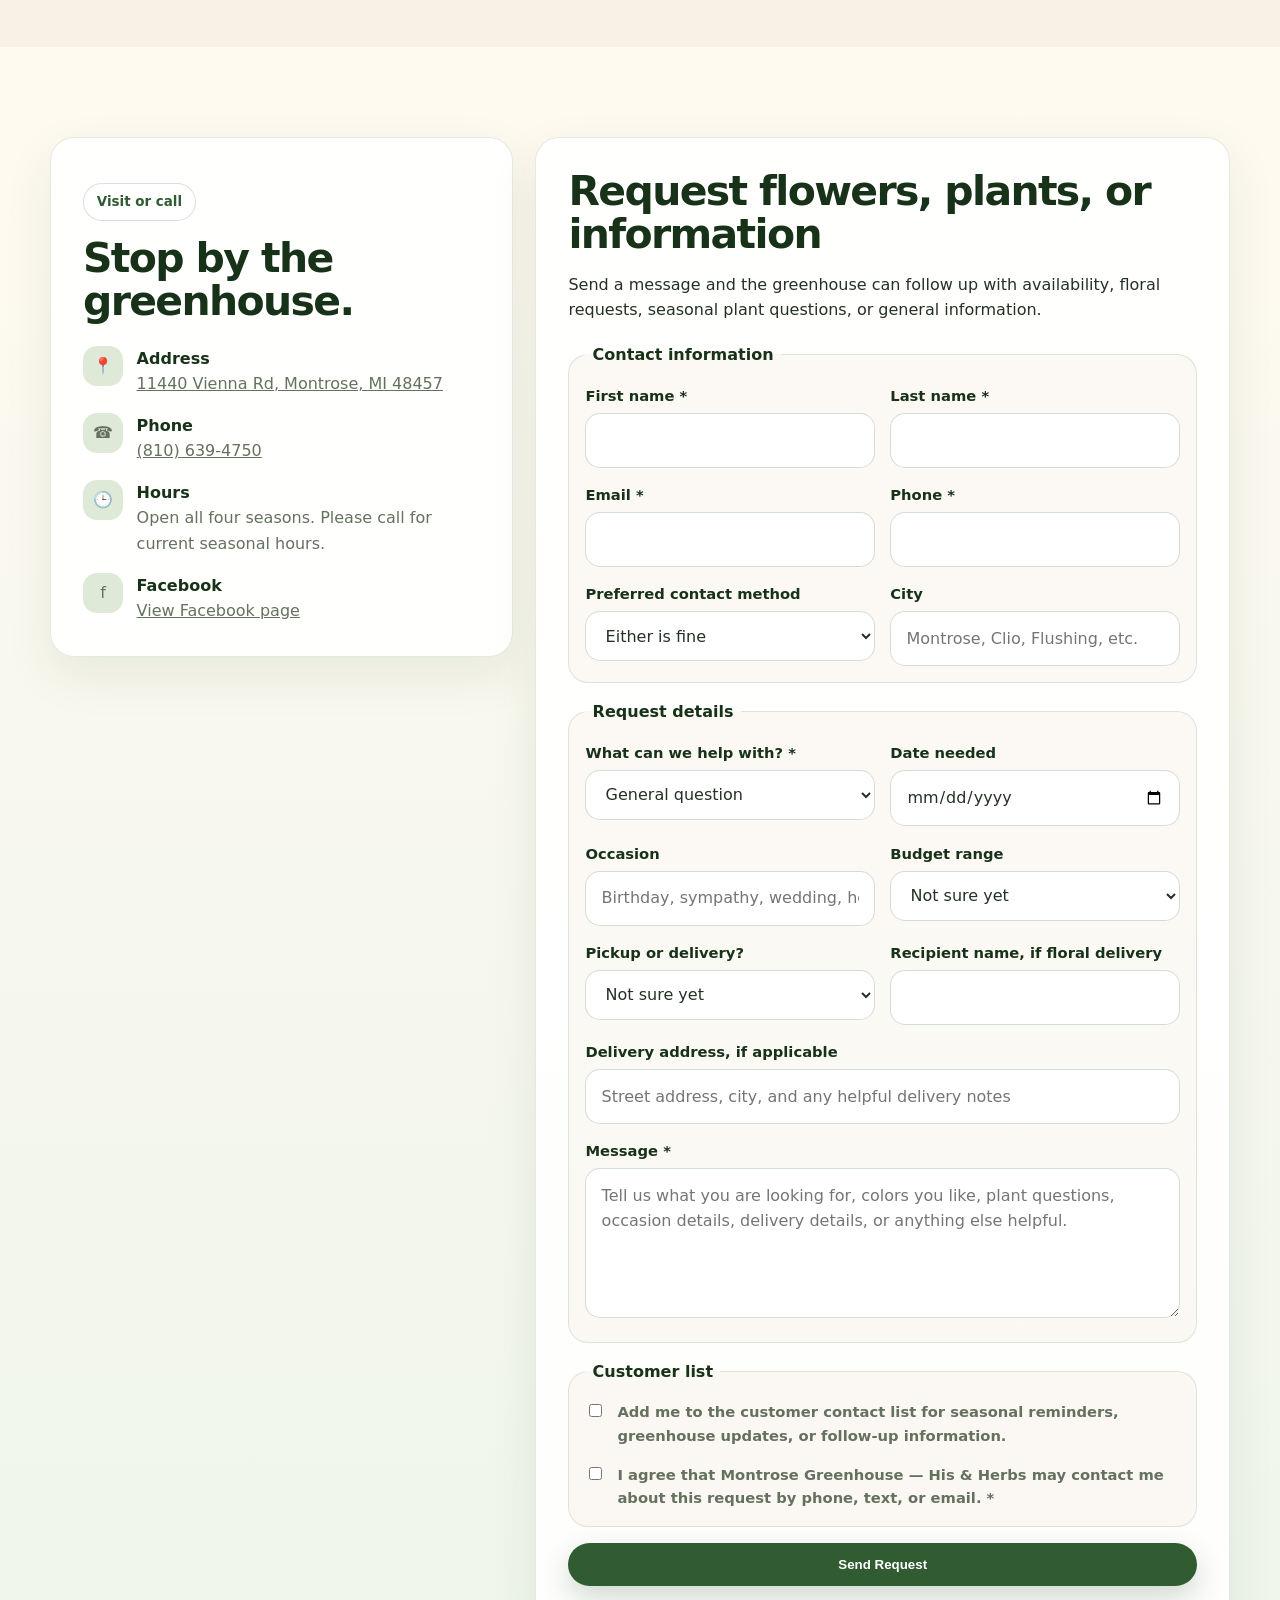
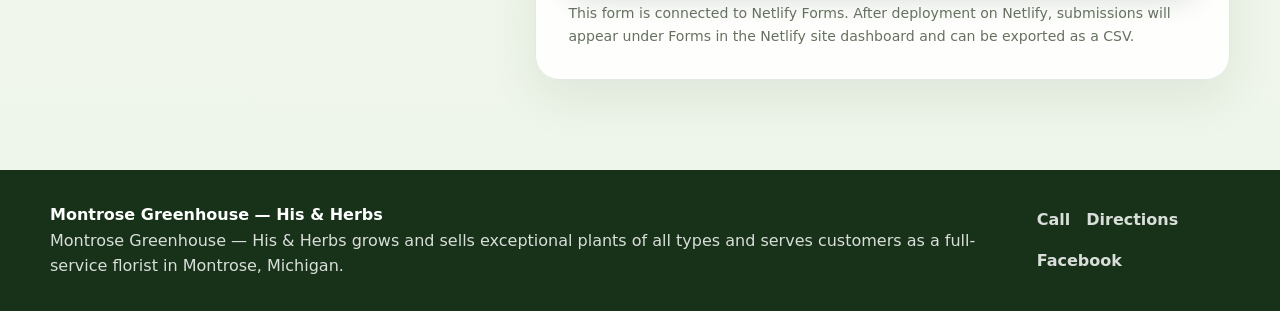
==== commit 05ee9385: "netlify" ====
--- a/index.html
+++ b/index.html
@@ -4,15 +4,14 @@
   <meta charset="utf-8" />
   <meta name="viewport" content="width=device-width, initial-scale=1" />
   <title>Montrose Greenhouse — His & Herbs | Florist & Seasonal Greenhouse in Montrose, MI</title>
-  <meta name="description" content="Montrose Greenhouse — His & Herbs is a full-service florist and seasonal greenhouse in Montrose, Michigan, open all four seasons with plants, flowers, herbs, gifts, and garden inspiration." />
+  <meta name="description" content="Montrose Greenhouse — His & Herbs is a full-service florist and seasonal greenhouse in Montrose, Michigan, open all four seasons with exceptional plants, flowers, herbs, and gifts." />
   <meta name="theme-color" content="#315c32" />
   <link rel="icon" type="image/svg+xml" href="assets/favicon.svg" />
   <link rel="manifest" href="site.webmanifest" />
   <meta property="og:title" content="Montrose Greenhouse — His & Herbs" />
-  <meta property="og:description" content="Full-service florist and seasonal greenhouse in Montrose, MI. Exceptional plants, floral arrangements, herbs, gifts, and four-season garden inspiration." />
+  <meta property="og:description" content="Full-service florist and seasonal greenhouse in Montrose, MI." />
   <meta property="og:type" content="website" />
   <meta property="og:image" content="assets/storefront.webp" />
-  <link rel="preload" href="assets/storefront.webp" as="image" />
   <style>
     :root {
       --forest: #315c32;
@@ -42,20 +41,9 @@
       background: var(--cream);
       line-height: 1.6;
     }
-
     img { display: block; max-width: 100%; }
     a { color: inherit; }
-
-    .skip-link {
-      position: absolute;
-      left: -999px;
-      top: 1rem;
-      background: var(--deep);
-      color: var(--white);
-      padding: .75rem 1rem;
-      border-radius: .75rem;
-      z-index: 50;
-    }
+    .skip-link { position: absolute; left: -999px; top: 1rem; background: var(--deep); color: var(--white); padding: .75rem 1rem; border-radius: .75rem; z-index: 50; }
     .skip-link:focus { left: 1rem; }
 
     .site-header {
@@ -63,7 +51,7 @@
       top: 0;
       z-index: 20;
       backdrop-filter: blur(18px);
-      background: rgba(255, 250, 240, .86);
+      background: rgba(255, 250, 240, .88);
       border-bottom: 1px solid rgba(49, 92, 50, .12);
     }
     .nav-wrap {
@@ -75,453 +63,146 @@
       justify-content: space-between;
       gap: 1rem;
     }
-    .brand {
-      display: flex;
-      align-items: center;
-      gap: .8rem;
-      text-decoration: none;
-      font-weight: 800;
-      letter-spacing: -.03em;
-      color: var(--deep);
-    }
-    .brand-mark {
-      width: 44px;
-      height: 44px;
-      border-radius: 50%;
-      display: grid;
-      place-items: center;
-      background: linear-gradient(145deg, var(--forest), var(--leaf));
-      color: var(--cream);
-      box-shadow: 0 8px 26px rgba(49, 92, 50, .28);
-      font-size: 1.3rem;
-    }
-    .brand small {
-      display: block;
-      color: var(--muted);
-      font-weight: 700;
-      font-size: .76rem;
-      letter-spacing: .02em;
-      margin-top: -.2rem;
-    }
-    .nav-links {
-      display: flex;
-      align-items: center;
-      gap: .15rem;
-    }
-    .nav-links a {
-      text-decoration: none;
-      color: var(--deep);
-      font-weight: 700;
-      font-size: .94rem;
-      padding: .75rem .85rem;
-      border-radius: 999px;
-    }
+    .brand { display: flex; align-items: center; gap: .8rem; text-decoration: none; font-weight: 850; letter-spacing: -.03em; color: var(--deep); }
+    .brand-mark { width: 44px; height: 44px; border-radius: 50%; display: grid; place-items: center; background: linear-gradient(145deg, var(--forest), var(--leaf)); color: var(--cream); box-shadow: 0 8px 26px rgba(49, 92, 50, .28); font-size: 1.35rem; }
+    .brand small { display: block; color: var(--muted); font-weight: 750; font-size: .76rem; letter-spacing: .02em; margin-top: -.2rem; }
+    .nav-links { display: flex; align-items: center; gap: .15rem; }
+    .nav-links a { text-decoration: none; color: var(--deep); font-weight: 750; font-size: .94rem; padding: .75rem .85rem; border-radius: 999px; }
     .nav-links a:hover { background: var(--sage); }
-    .menu-btn {
-      display: none;
-      border: 0;
-      background: var(--forest);
-      color: var(--white);
-      padding: .7rem .9rem;
-      border-radius: 999px;
-      font-weight: 800;
-      cursor: pointer;
-    }
-
-    .btn {
-      display: inline-flex;
-      align-items: center;
-      justify-content: center;
-      gap: .5rem;
-      border: 0;
-      border-radius: 999px;
-      padding: .9rem 1.15rem;
-      font-weight: 850;
-      text-decoration: none;
-      cursor: pointer;
-      transition: transform .18s ease, box-shadow .18s ease, background .18s ease;
-    }
+    .menu-btn { display: none; border: 0; background: var(--forest); color: var(--white); padding: .7rem .9rem; border-radius: 999px; font-weight: 800; cursor: pointer; }
+
+    .btn { display: inline-flex; align-items: center; justify-content: center; gap: .5rem; border: 0; border-radius: 999px; padding: .9rem 1.15rem; font-weight: 850; text-decoration: none; cursor: pointer; transition: transform .18s ease, box-shadow .18s ease, background .18s ease; }
     .btn:hover { transform: translateY(-2px); }
-    .btn-primary {
-      background: var(--forest);
-      color: var(--white);
-      box-shadow: 0 12px 28px rgba(49, 92, 50, .22);
-    }
+    .btn-primary { background: var(--forest); color: var(--white); box-shadow: 0 12px 28px rgba(49, 92, 50, .22); }
     .btn-primary:hover { background: var(--deep); }
-    .btn-secondary {
-      background: var(--white);
-      color: var(--deep);
-      border: 1px solid rgba(49, 92, 50, .18);
-    }
+    .btn-secondary { background: var(--white); color: var(--deep); border: 1px solid rgba(49, 92, 50, .18); }
     .btn-secondary:hover { box-shadow: 0 10px 26px rgba(23, 50, 25, .10); }
 
-    .hero {
-      position: relative;
-      overflow: hidden;
-      background: radial-gradient(circle at 15% 20%, rgba(240, 184, 90, .26), transparent 28%), linear-gradient(180deg, #fbf7ed 0%, #eef5ea 100%);
-    }
-    .hero-inner {
-      width: min(var(--max), calc(100% - 2rem));
-      margin: 0 auto;
-      padding: clamp(3rem, 7vw, 6.7rem) 0 3.2rem;
-      display: grid;
-      grid-template-columns: 1.03fr .97fr;
-      align-items: center;
-      gap: clamp(2rem, 5vw, 4.5rem);
-    }
-    .eyebrow {
-      display: inline-flex;
-      align-items: center;
-      gap: .5rem;
-      width: fit-content;
-      padding: .45rem .8rem;
-      border: 1px solid rgba(49, 92, 50, .18);
-      background: rgba(255, 255, 255, .72);
-      border-radius: 999px;
-      color: var(--forest);
-      font-weight: 850;
-      font-size: .84rem;
-      margin-bottom: 1rem;
-    }
+    .hero { position: relative; overflow: hidden; background: radial-gradient(circle at 15% 20%, rgba(240, 184, 90, .26), transparent 28%), linear-gradient(180deg, #fbf7ed 0%, #eef5ea 100%); }
+    .hero-inner { width: min(var(--max), calc(100% - 2rem)); margin: 0 auto; padding: clamp(3rem, 7vw, 6.7rem) 0 3.2rem; display: grid; grid-template-columns: 1.03fr .97fr; align-items: center; gap: clamp(2rem, 5vw, 4.5rem); }
+    .eyebrow { display: inline-flex; align-items: center; gap: .5rem; width: fit-content; padding: .45rem .8rem; border: 1px solid rgba(49, 92, 50, .18); background: rgba(255, 255, 255, .72); border-radius: 999px; color: var(--forest); font-weight: 850; font-size: .84rem; margin-bottom: 1rem; }
     h1, h2, h3 { line-height: 1.05; margin: 0; color: var(--deep); letter-spacing: -.04em; }
     h1 { font-size: clamp(2.8rem, 7vw, 6.4rem); max-width: 10ch; }
-    .hero-copy p {
-      color: #415041;
-      font-size: clamp(1.04rem, 1.8vw, 1.28rem);
-      max-width: 58ch;
-      margin: 1.15rem 0 1.55rem;
-    }
+    .hero-copy p { color: #415041; font-size: clamp(1.04rem, 1.8vw, 1.28rem); max-width: 58ch; margin: 1.15rem 0 1.55rem; }
     .hero-actions { display: flex; flex-wrap: wrap; gap: .75rem; margin-bottom: 1.25rem; }
-    .quick-info {
-      display: grid;
-      grid-template-columns: repeat(3, minmax(0, 1fr));
-      gap: .75rem;
-      max-width: 640px;
-      margin-top: 1.4rem;
-    }
-    .quick-card {
-      background: rgba(255,255,255,.76);
-      border: 1px solid rgba(49, 92, 50, .13);
-      padding: .9rem;
-      border-radius: var(--radius-sm);
-    }
+    .quick-info { display: grid; grid-template-columns: repeat(3, minmax(0, 1fr)); gap: .75rem; max-width: 640px; margin-top: 1.4rem; }
+    .quick-card { background: rgba(255,255,255,.76); border: 1px solid rgba(49, 92, 50, .13); padding: .9rem; border-radius: var(--radius-sm); }
     .quick-card strong { display: block; color: var(--deep); font-size: .92rem; }
     .quick-card span { color: var(--muted); font-size: .86rem; }
-    .hero-photos {
-      position: relative;
-      min-height: 565px;
-    }
-    .photo-stack {
-      position: absolute;
-      border-radius: 34px;
-      overflow: hidden;
-      box-shadow: var(--shadow);
-      border: 8px solid rgba(255,255,255,.84);
-      background: var(--white);
-    }
+    .quick-card a { color: var(--forest); font-weight: 750; }
+    .hero-photos { position: relative; min-height: 565px; }
+    .photo-stack { position: absolute; border-radius: 34px; overflow: hidden; box-shadow: var(--shadow); border: 8px solid rgba(255,255,255,.84); background: var(--white); }
     .photo-stack img { width: 100%; height: 100%; object-fit: cover; }
     .photo-main { inset: 0 0 5rem 4rem; }
     .photo-small { width: 49%; height: 52%; left: 0; bottom: 0; border-radius: 28px; }
-    .floating-card {
-      position: absolute;
-      right: 1.2rem;
-      bottom: 1.1rem;
-      width: min(310px, 82%);
-      padding: 1.15rem;
-      border-radius: 22px;
-      background: rgba(255, 250, 240, .92);
-      border: 1px solid rgba(49, 92, 50, .16);
-      box-shadow: 0 14px 36px rgba(23, 50, 25, .18);
-      backdrop-filter: blur(10px);
-    }
+    .floating-card { position: absolute; right: 1.2rem; bottom: 1.1rem; width: min(310px, 82%); padding: 1.15rem; border-radius: 22px; background: rgba(255, 250, 240, .92); border: 1px solid rgba(49, 92, 50, .16); box-shadow: 0 14px 36px rgba(23, 50, 25, .18); backdrop-filter: blur(10px); }
     .floating-card strong { color: var(--deep); display: block; font-size: 1.05rem; }
     .floating-card p { margin: .35rem 0 0; color: var(--muted); font-size: .94rem; }
 
     section { padding: clamp(3.5rem, 7vw, 6rem) 0; }
-    .container { width: min(var(--max), calc(100% - 2rem)); margin: 0 auto; }
-    .section-head {
-      display: flex;
-      align-items: end;
-      justify-content: space-between;
-      gap: 2rem;
-      margin-bottom: 2rem;
-    }
-    .section-head h2 { font-size: clamp(2rem, 4vw, 3.6rem); max-width: 12ch; }
-    .section-head p { margin: 0; max-width: 56ch; color: var(--muted); }
-
-    .about-grid {
-      display: grid;
-      grid-template-columns: .92fr 1.08fr;
-      gap: clamp(1.4rem, 4vw, 3rem);
-      align-items: stretch;
-    }
-    .about-image {
-      min-height: 500px;
-      border-radius: var(--radius);
-      overflow: hidden;
-      box-shadow: var(--shadow);
-    }
-    .about-image img { width: 100%; height: 100%; object-fit: cover; }
-    .about-panel {
-      background: var(--white);
-      border: 1px solid rgba(49, 92, 50, .13);
-      border-radius: var(--radius);
-      padding: clamp(1.4rem, 4vw, 2.6rem);
-      box-shadow: 0 18px 50px rgba(23, 50, 25, .08);
-    }
-    .about-panel h2 { font-size: clamp(2rem, 3.8vw, 3.4rem); margin-bottom: 1rem; }
-    .about-panel p { color: #4b594b; margin: 0 0 1rem; }
-    .feature-list {
-      display: grid;
-      grid-template-columns: repeat(2, minmax(0, 1fr));
-      gap: .75rem;
-      margin-top: 1.25rem;
-    }
-    .feature-item {
-      display: flex;
-      gap: .65rem;
-      align-items: flex-start;
-      padding: .95rem;
-      border-radius: 18px;
-      background: var(--linen);
-      color: var(--deep);
-      font-weight: 750;
-    }
-    .feature-item span:first-child { color: var(--forest); }
-
-    .services { background: var(--deep); color: var(--cream); position: relative; overflow: hidden; }
-    .services::before {
-      content: "";
-      position: absolute;
-      inset: -20% 48% auto -14%;
-      height: 540px;
-      background: radial-gradient(circle, rgba(111,152,87,.42), transparent 65%);
-      pointer-events: none;
-    }
-    .services h2, .services h3 { color: var(--cream); }
-    .services .section-head p { color: rgba(255,250,240,.74); }
-    .services-grid {
-      position: relative;
-      display: grid;
-      grid-template-columns: repeat(4, minmax(0, 1fr));
-      gap: 1rem;
-    }
-    .service-card {
-      min-height: 262px;
-      padding: 1.35rem;
-      border-radius: var(--radius);
-      background: rgba(255,255,255,.08);
-      border: 1px solid rgba(255,255,255,.14);
-      box-shadow: 0 18px 40px rgba(0,0,0,.14);
-    }
-    .service-card .icon {
-      width: 48px;
-      height: 48px;
-      border-radius: 17px;
-      display: grid;
-      place-items: center;
-      background: rgba(240, 184, 90, .16);
-      margin-bottom: 1rem;
-      font-size: 1.5rem;
-    }
-    .service-card p { color: rgba(255,250,240,.72); margin: .8rem 0 0; }
-
-    .season-strip {
-      display: grid;
-      grid-template-columns: repeat(4, minmax(0, 1fr));
-      gap: .9rem;
-    }
-    .season-card {
-      border-radius: var(--radius);
-      overflow: hidden;
-      background: var(--white);
-      border: 1px solid rgba(49, 92, 50, .12);
-      box-shadow: 0 16px 40px rgba(23, 50, 25, .08);
-    }
-    .season-card img { height: 188px; width: 100%; object-fit: cover; }
-    .season-card div { padding: 1.1rem; }
-    .season-card h3 { font-size: 1.25rem; margin-bottom: .35rem; }
-    .season-card p { margin: 0; color: var(--muted); font-size: .96rem; }
-
-    .gallery { background: linear-gradient(180deg, var(--cream), #eef5ea); }
-    .gallery-grid {
-      display: grid;
-      grid-template-columns: 1.2fr .8fr .8fr;
-      grid-auto-rows: 235px;
-      gap: 1rem;
-    }
-    .gallery-item {
-      position: relative;
-      overflow: hidden;
-      border-radius: var(--radius);
-      box-shadow: 0 14px 34px rgba(23, 50, 25, .10);
-      background: var(--sage);
-    }
-    .gallery-item.large { grid-row: span 2; }
-    .gallery-item img { width: 100%; height: 100%; object-fit: cover; transition: transform .45s ease; }
-    .gallery-item:hover img { transform: scale(1.045); }
-    .gallery-caption {
-      position: absolute;
-      left: .8rem;
-      right: .8rem;
-      bottom: .8rem;
-      border-radius: 16px;
-      padding: .65rem .8rem;
-      background: rgba(23, 50, 25, .76);
-      color: var(--white);
-      font-weight: 800;
-      backdrop-filter: blur(8px);
-      font-size: .92rem;
-    }
-
-    .visit-grid {
-      display: grid;
-      grid-template-columns: .88fr 1.12fr;
-      gap: clamp(1rem, 4vw, 2rem);
-      align-items: stretch;
-    }
-    .contact-card {
-      background: var(--forest);
-      color: var(--white);
-      border-radius: var(--radius);
-      padding: clamp(1.4rem, 4vw, 2.5rem);
-      box-shadow: var(--shadow);
-    }
-    .contact-card h2 { color: var(--white); font-size: clamp(2rem, 4vw, 3.35rem); margin-bottom: .75rem; }
-    .contact-card p { color: rgba(255,255,255,.78); }
-    .contact-list { display: grid; gap: .75rem; margin: 1.4rem 0; }
-    .contact-row {
-      display: grid;
-      grid-template-columns: 42px 1fr;
-      gap: .75rem;
-      align-items: start;
-      padding: .9rem;
-      border: 1px solid rgba(255,255,255,.16);
-      background: rgba(255,255,255,.08);
-      border-radius: 18px;
-    }
-    .contact-row b { display: block; }
-    .contact-row a { color: var(--white); font-weight: 750; text-decoration-thickness: 2px; text-underline-offset: 3px; }
-    .map-card {
-      min-height: 470px;
-      border: 0;
-      width: 100%;
-      border-radius: var(--radius);
-      box-shadow: var(--shadow);
-      background: var(--sage);
-    }
-
-    .cta {
-      padding: 0 0 clamp(3.5rem, 7vw, 6rem);
-    }
-    .cta-card {
-      position: relative;
-      overflow: hidden;
-      border-radius: 34px;
-      padding: clamp(2rem, 5vw, 4rem);
-      background: linear-gradient(135deg, rgba(23,50,25,.92), rgba(49,92,50,.88)), url('assets/greenhouse-mums.webp') center / cover;
-      color: var(--white);
-      display: grid;
-      grid-template-columns: 1fr auto;
-      gap: 1.5rem;
-      align-items: center;
-      box-shadow: var(--shadow);
-    }
-    .cta-card h2 { color: var(--white); font-size: clamp(2rem, 4.2vw, 3.6rem); max-width: 14ch; }
-    .cta-card p { color: rgba(255,255,255,.8); max-width: 58ch; }
-
-    footer {
-      background: var(--deep);
-      color: rgba(255,250,240,.76);
-      padding: 2rem 0;
-    }
-    .footer-inner {
-      width: min(var(--max), calc(100% - 2rem));
-      margin: 0 auto;
-      display: flex;
-      justify-content: space-between;
-      gap: 1rem;
-      flex-wrap: wrap;
-      align-items: center;
-    }
-    footer a { color: var(--white); }
+    .section-inner { width: min(var(--max), calc(100% - 2rem)); margin: 0 auto; }
+    .section-head { display: grid; grid-template-columns: .9fr 1.1fr; gap: 2rem; align-items: end; margin-bottom: 2rem; }
+    .section-head h2 { font-size: clamp(2rem, 4vw, 4rem); }
+    .section-head p { margin: 0; color: var(--muted); font-size: 1.04rem; }
+
+    .about-grid { display: grid; grid-template-columns: .9fr 1.1fr; gap: 2rem; align-items: center; }
+    .about-card { background: var(--white); border-radius: var(--radius); padding: clamp(1.4rem, 3vw, 2.4rem); box-shadow: 0 18px 50px rgba(23,50,25,.08); border: 1px solid rgba(49, 92, 50, .12); }
+    .about-card h2 { font-size: clamp(2rem, 4.2vw, 4rem); }
+    .about-card p { color: var(--muted); font-size: 1.07rem; }
+    .about-image { border-radius: 28px; overflow: hidden; box-shadow: var(--shadow); border: 10px solid var(--white); }
+    .about-image img { width: 100%; height: 520px; object-fit: cover; }
+
+    .services { background: var(--linen); }
+    .cards { display: grid; grid-template-columns: repeat(4, minmax(0, 1fr)); gap: 1rem; }
+    .card { background: rgba(255,255,255,.86); border: 1px solid rgba(49, 92, 50, .12); border-radius: var(--radius); padding: 1.25rem; box-shadow: 0 16px 42px rgba(23,50,25,.06); }
+    .icon { width: 52px; height: 52px; display: grid; place-items: center; border-radius: 18px; background: var(--sage); font-size: 1.7rem; margin-bottom: 1rem; }
+    .card h3 { font-size: 1.25rem; letter-spacing: -.03em; }
+    .card p { color: var(--muted); margin-bottom: 0; }
+
+    .season-grid { display: grid; grid-template-columns: repeat(4, minmax(0,1fr)); gap: 1rem; }
+    .season-card { border-radius: var(--radius); padding: 1.35rem; color: var(--deep); background: linear-gradient(145deg, rgba(223,233,216,.9), rgba(255,255,255,.78)); border: 1px solid rgba(49, 92, 50, .13); }
+    .season-card h3 { font-size: 1.35rem; }
+    .season-card p { color: var(--muted); margin-bottom: 0; }
+
+    .gallery { background: #f8f1e5; }
+    .gallery-grid { display: grid; grid-template-columns: repeat(12, 1fr); gap: 1rem; }
+    .gallery-item { border-radius: 22px; overflow: hidden; min-height: 260px; box-shadow: 0 16px 42px rgba(23,50,25,.08); background: var(--white); }
+    .gallery-item:nth-child(1), .gallery-item:nth-child(6) { grid-column: span 5; }
+    .gallery-item:nth-child(2), .gallery-item:nth-child(5) { grid-column: span 4; }
+    .gallery-item:nth-child(3), .gallery-item:nth-child(4) { grid-column: span 3; }
+    .gallery-item img { width: 100%; height: 100%; object-fit: cover; transition: transform .35s ease; }
+    .gallery-item:hover img { transform: scale(1.04); }
+
+    .visit-contact { background: linear-gradient(180deg, var(--cream), #eef5ea); }
+    .visit-grid { display: grid; grid-template-columns: .8fr 1.2fr; gap: 1.4rem; align-items: start; }
+    .visit-card, .form-card { background: rgba(255,255,255,.9); border: 1px solid rgba(49, 92, 50, .13); border-radius: var(--radius); padding: clamp(1.25rem, 3vw, 2rem); box-shadow: 0 18px 50px rgba(23,50,25,.08); }
+    .visit-card h2, .form-card h2 { font-size: clamp(1.9rem, 3.2vw, 3.25rem); }
+    .info-list { display: grid; gap: 1rem; margin-top: 1.4rem; }
+    .info-item { display: flex; gap: .85rem; align-items: flex-start; }
+    .info-badge { flex: 0 0 40px; height: 40px; display: grid; place-items: center; border-radius: 14px; background: var(--sage); }
+    .info-item strong { display: block; color: var(--deep); }
+    .info-item span, .info-item a { color: var(--muted); }
+
+    form { margin-top: 1.2rem; display: grid; gap: 1rem; }
+    fieldset { border: 1px solid rgba(49, 92, 50, .14); border-radius: 20px; padding: 1rem; margin: 0; background: rgba(245, 239, 226, .36); display: grid; gap: .95rem; }
+    legend { padding: 0 .45rem; font-weight: 900; color: var(--deep); }
+    .form-row { display: grid; grid-template-columns: 1fr 1fr; gap: .95rem; }
+    label { display: block; font-weight: 800; color: var(--deep); font-size: .92rem; margin-bottom: .35rem; }
+    input, select, textarea { width: 100%; border: 1px solid rgba(49, 92, 50, .2); border-radius: 15px; padding: .85rem .95rem; font: inherit; background: var(--white); color: var(--ink); }
+    textarea { min-height: 150px; resize: vertical; }
+    input:focus, select:focus, textarea:focus { outline: 3px solid rgba(111, 152, 87, .25); border-color: var(--forest); }
+    .checkbox-line { display: flex; align-items: flex-start; gap: .75rem; margin: 0; color: var(--muted); font-weight: 700; }
+    .checkbox-line input { width: auto; margin-top: .25rem; }
+    .hidden { display: none; }
+    .fine-print { color: var(--muted); font-size: .88rem; margin: 0; }
+
+    .site-footer { background: var(--deep); color: rgba(255,255,255,.84); padding: 2rem 0; }
+    .footer-inner { width: min(var(--max), calc(100% - 2rem)); margin: 0 auto; display: flex; justify-content: space-between; gap: 1rem; align-items: center; }
+    .footer-inner strong { color: var(--white); }
+    .footer-links { display: flex; gap: 1rem; flex-wrap: wrap; }
+    .footer-links a { color: rgba(255,255,255,.84); text-decoration: none; font-weight: 750; }
+    .footer-links a:hover { color: var(--white); text-decoration: underline; }
 
     @media (max-width: 980px) {
-      .hero-inner, .about-grid, .visit-grid { grid-template-columns: 1fr; }
-      .hero-photos { min-height: 500px; }
-      .photo-main { inset: 0 0 5.5rem 2rem; }
-      .services-grid, .season-strip { grid-template-columns: repeat(2, minmax(0, 1fr)); }
-      .gallery-grid { grid-template-columns: 1fr 1fr; }
-      .gallery-item.large { grid-column: span 2; grid-row: span 1; }
-      .cta-card { grid-template-columns: 1fr; }
+      .hero-inner, .about-grid, .section-head, .visit-grid { grid-template-columns: 1fr; }
+      .hero-photos { min-height: 460px; }
+      .photo-main { inset: 0 0 4rem 2.8rem; }
+      .cards, .season-grid { grid-template-columns: repeat(2, minmax(0, 1fr)); }
+      .gallery-item:nth-child(n) { grid-column: span 6; }
     }
     @media (max-width: 760px) {
       .menu-btn { display: inline-flex; }
-      .nav-links {
-        position: absolute;
-        top: 74px;
-        left: 1rem;
-        right: 1rem;
-        display: none;
-        flex-direction: column;
-        align-items: stretch;
-        padding: .6rem;
-        background: var(--cream);
-        border: 1px solid rgba(49, 92, 50, .14);
-        border-radius: 20px;
-        box-shadow: var(--shadow);
-      }
+      .nav-links { position: absolute; inset: 74px 1rem auto 1rem; display: none; flex-direction: column; align-items: stretch; background: var(--cream); border: 1px solid rgba(49,92,50,.14); border-radius: 20px; padding: .6rem; box-shadow: var(--shadow); }
       .nav-links.open { display: flex; }
-      .nav-links a { border-radius: 14px; }
-      .hero-inner { padding-top: 2.2rem; }
-      h1 { max-width: 12ch; }
-      .quick-info { grid-template-columns: 1fr; }
-      .hero-photos { min-height: 430px; }
-      .photo-main { inset: 0 0 4rem 0; }
-      .photo-small { width: 58%; height: 46%; }
-      .floating-card { right: .4rem; bottom: .25rem; }
-      .section-head { display: block; }
-      .section-head p { margin-top: .85rem; }
-      .feature-list, .services-grid, .season-strip, .gallery-grid { grid-template-columns: 1fr; }
-      .gallery-item.large { grid-column: auto; }
-      .gallery-grid { grid-auto-rows: 260px; }
+      .quick-info, .form-row { grid-template-columns: 1fr; }
+      .hero-photos { min-height: 380px; }
+      .photo-main { inset: 0 0 4rem 1.5rem; }
+      .photo-small { width: 58%; }
+      .cards, .season-grid { grid-template-columns: 1fr; }
+      .gallery-grid { grid-template-columns: 1fr; }
+      .gallery-item:nth-child(n) { grid-column: auto; min-height: 240px; }
+      .about-image img { height: 360px; }
+      .footer-inner { flex-direction: column; align-items: flex-start; }
+      h1 { max-width: 11ch; }
     }
   </style>
-  <script type="application/ld+json">
-  {
-    "@context": "https://schema.org",
-    "@type": "LocalBusiness",
-    "name": "Montrose Greenhouse — His & Herbs",
-    "image": "assets/storefront.webp",
-    "telephone": "+1-810-639-4750",
-    "address": {
-      "@type": "PostalAddress",
-      "streetAddress": "11440 Vienna Rd",
-      "addressLocality": "Montrose",
-      "addressRegion": "MI",
-      "postalCode": "48457",
-      "addressCountry": "US"
-    },
-    "url": "https://www.facebook.com/p/Montrose-Greenhouse-100063505872551/",
-    "description": "Full-service florist and seasonal greenhouse in Montrose, Michigan, open all four seasons with plants, flowers, herbs, and garden goods."
-  }
-  </script>
 </head>
 <body>
-  <a class="skip-link" href="#main">Skip to main content</a>
+  <a class="skip-link" href="#main">Skip to content</a>
+
   <header class="site-header">
     <div class="nav-wrap">
       <a class="brand" href="#top" aria-label="Montrose Greenhouse home">
-        <span class="brand-mark" aria-hidden="true">✿</span>
-        <span>Montrose Greenhouse <small>His & Herbs</small></span>
+        <span class="brand-mark">✿</span>
+        <span><span data-text="businessName">Montrose Greenhouse — His & Herbs</span><small data-text="tagline">Full-service florist & four-season greenhouse</small></span>
       </a>
-      <button class="menu-btn" id="menuBtn" aria-label="Open menu" aria-expanded="false">Menu</button>
-      <nav class="nav-links" id="navLinks" aria-label="Main navigation">
+      <button class="menu-btn" aria-expanded="false" aria-controls="navLinks">Menu</button>
+      <nav class="nav-links" id="navLinks" aria-label="Primary navigation">
         <a href="#about">About</a>
         <a href="#services">Services</a>
         <a href="#seasons">Seasons</a>
         <a href="#gallery">Gallery</a>
-        <a href="#visit">Visit</a>
+        <a href="#contact">Contact</a>
       </nav>
     </div>
   </header>
@@ -530,189 +211,343 @@
     <section class="hero" id="top">
       <div class="hero-inner">
         <div class="hero-copy">
-          <span class="eyebrow">🌿 Full-service florist + four-season greenhouse</span>
-          <h1>Grow something beautiful.</h1>
-          <p>Montrose Greenhouse — His & Herbs is a welcoming country garden shoppe in Montrose, Michigan, growing and selling exceptional plants of all types, with flowers, herbs, seasonal color, and thoughtful gifts year-round.</p>
+          <div class="eyebrow" data-text="announcement">Open all four seasons. Call for current hours and seasonal availability.</div>
+          <h1 data-text="heroTitle">Plants, flowers & garden inspiration for every season.</h1>
+          <p data-text="heroText">Montrose Greenhouse — His & Herbs is a full-service florist and seasonal greenhouse in Montrose, Michigan, growing and selling exceptional plants of all types while helping customers find the right flowers, herbs, gifts, and greenery for their homes, gardens, and special moments.</p>
           <div class="hero-actions">
-            <a class="btn btn-primary" href="tel:+18106394750">Call (810) 639-4750</a>
-            <a class="btn btn-secondary" href="https://www.google.com/maps/search/?api=1&query=11440+Vienna+Rd,+Montrose,+MI+48457" target="_blank" rel="noopener">Get directions</a>
+            <a class="btn btn-primary" data-link="phoneHref" href="tel:+18106394750"><span data-text="primaryButtonText">Call the Greenhouse</span></a>
+            <a class="btn btn-secondary" href="#contact" data-text="secondaryButtonText">Plan Your Visit</a>
           </div>
-          <div class="quick-info" aria-label="Business highlights">
-            <div class="quick-card"><strong>Located in Montrose</strong><span>11440 Vienna Rd</span></div>
-            <div class="quick-card"><strong>Open all seasons</strong><span>Call for current hours</span></div>
-            <div class="quick-card"><strong>Plants + flowers</strong><span>Greenhouse, florist, herbs & gifts</span></div>
+          <div class="quick-info">
+            <div class="quick-card"><strong>Call</strong><span><a data-link="phoneHref" data-text="phone" href="tel:+18106394750">(810) 639-4750</a></span></div>
+            <div class="quick-card"><strong>Visit</strong><span data-text="address">11440 Vienna Rd, Montrose, MI 48457</span></div>
+            <div class="quick-card"><strong>Hours</strong><span data-text="hoursNote">Open all four seasons. Please call for current seasonal hours.</span></div>
           </div>
         </div>
         <div class="hero-photos" aria-hidden="true">
-          <div class="photo-stack photo-main"><img src="assets/storefront.webp" alt="Montrose Greenhouse storefront surrounded by plants" /></div>
-          <div class="photo-stack photo-small"><img src="assets/greenhouse-mums.webp" alt="Rows of colorful mums at Montrose Greenhouse" /></div>
-          <div class="floating-card">
-            <strong>Fresh color for every season</strong>
-            <p>From spring baskets to fall mums, stop in for plants that feel personal, local, and cared for.</p>
+          <div class="photo-stack photo-main"><img src="assets/greenhouse-mums.webp" alt="Rows of colorful mums outside Montrose Greenhouse" /></div>
+          <div class="photo-stack photo-small"><img src="assets/hanging-baskets.webp" alt="Hanging baskets inside the greenhouse" /></div>
+          <div class="floating-card"><strong>Local, colorful, welcoming.</strong><p>Fresh plants, flowers, herbs, and greenhouse inspiration close to home.</p></div>
+        </div>
+      </div>
+    </section>
+
+    <section id="about">
+      <div class="section-inner about-grid">
+        <div class="about-card">
+          <p class="eyebrow">About the greenhouse</p>
+          <h2 data-text="aboutTitle">A local greenhouse with a florist’s touch.</h2>
+          <p data-text="aboutText">From spring annuals and hanging baskets to herbs, perennials, fresh floral work, gifts, and seasonal greenhouse favorites, Montrose Greenhouse — His & Herbs is built around friendly service and beautiful, healthy plants.</p>
+          <a class="btn btn-primary" href="#contact">Get in touch</a>
+        </div>
+        <div class="about-image">
+          <img data-src="aboutImage" src="assets/storefront.webp" alt="Montrose Greenhouse storefront" />
+        </div>
+      </div>
+    </section>
+
+    <section class="services" id="services">
+      <div class="section-inner">
+        <div class="section-head">
+          <h2 data-text="servicesTitle">What we offer</h2>
+          <p data-text="servicesIntro">A simple, customer-friendly overview of the core areas of the business. Update this list any time as products and seasons change.</p>
+        </div>
+        <div class="cards" data-list="services"></div>
+      </div>
+    </section>
+
+    <section id="seasons">
+      <div class="section-inner">
+        <div class="section-head">
+          <h2 data-text="seasonTitle">Seasonal highlights</h2>
+          <p data-text="seasonIntro">Use this area for what customers should look for during each part of the year.</p>
+        </div>
+        <div class="season-grid" data-list="seasons"></div>
+      </div>
+    </section>
+
+    <section class="gallery" id="gallery">
+      <div class="section-inner">
+        <div class="section-head">
+          <h2 data-text="galleryTitle">A look around the greenhouse</h2>
+          <p data-text="galleryIntro">Photos can be swapped or added through the CMS by updating the gallery list.</p>
+        </div>
+        <div class="gallery-grid" data-list="gallery"></div>
+      </div>
+    </section>
+
+    <section class="visit-contact" id="contact">
+      <div class="section-inner visit-grid">
+        <div class="visit-card">
+          <p class="eyebrow">Visit or call</p>
+          <h2>Stop by the greenhouse.</h2>
+          <div class="info-list">
+            <div class="info-item"><span class="info-badge">📍</span><div><strong>Address</strong><a data-link="mapUrl" data-text="address" href="https://www.google.com/maps/search/?api=1&query=11440%20Vienna%20Rd%2C%20Montrose%2C%20MI%2048457" target="_blank" rel="noopener">11440 Vienna Rd, Montrose, MI 48457</a></div></div>
+            <div class="info-item"><span class="info-badge">☎️</span><div><strong>Phone</strong><a data-link="phoneHref" data-text="phone" href="tel:+18106394750">(810) 639-4750</a></div></div>
+            <div class="info-item"><span class="info-badge">🕒</span><div><strong>Hours</strong><span data-text="hoursNote">Open all four seasons. Please call for current seasonal hours.</span></div></div>
+            <div class="info-item"><span class="info-badge">f</span><div><strong>Facebook</strong><a data-link="facebookUrl" href="https://www.facebook.com/p/Montrose-Greenhouse-100063505872551/" target="_blank" rel="noopener">View Facebook page</a></div></div>
           </div>
         </div>
-      </div>
-    </section>
-
-    <section id="about">
-      <div class="container about-grid">
-        <div class="about-image"><img src="assets/montrose-sign.webp" alt="Montrose Greenhouse His and Herbs sign" /></div>
-        <div class="about-panel">
-          <span class="eyebrow">About the greenhouse</span>
-          <h2>A local place for gardeners, gift-givers, and flower lovers.</h2>
-          <p>Whether you are planting a full garden, picking up a thoughtful arrangement, or just looking for something bright for the porch, Montrose Greenhouse — His & Herbs offers friendly help and a beautiful variety of plants, flowers, herbs, and garden goods.</p>
-          <p>The greenhouse is seasonal in selection but open all four seasons, with inventory changing throughout the year for spring planting, summer color, fall décor, winter greenery, and everyday floral needs.</p>
-          <div class="feature-list">
-            <div class="feature-item"><span>✓</span><span>Custom floral arrangements</span></div>
-            <div class="feature-item"><span>✓</span><span>Annuals, perennials & herbs</span></div>
-            <div class="feature-item"><span>✓</span><span>Hanging baskets & patio pots</span></div>
-            <div class="feature-item"><span>✓</span><span>Seasonal décor & garden gifts</span></div>
-          </div>
-        </div>
-      </div>
-    </section>
-
-    <section class="services" id="services">
-      <div class="container">
-        <div class="section-head">
-          <h2>What they offer</h2>
-          <p>A simple website structure that makes it easy for customers to understand the business quickly, call, get directions, and plan a visit before seasonal inventory sells out.</p>
-        </div>
-        <div class="services-grid">
-          <article class="service-card">
-            <div class="icon" aria-hidden="true">💐</div>
-            <h3>Full-Service Florist</h3>
-            <p>Fresh arrangements for birthdays, sympathy, holidays, celebrations, everyday gifts, and special requests.</p>
-          </article>
-          <article class="service-card">
-            <div class="icon" aria-hidden="true">🌸</div>
-            <h3>Seasonal Greenhouse</h3>
-            <p>Locally grown color, hanging baskets, flats, porch pots, mums, and greenhouse favorites for every season.</p>
-          </article>
-          <article class="service-card">
-            <div class="icon" aria-hidden="true">🌿</div>
-            <h3>Herbs & Garden Starts</h3>
-            <p>Herbs, vegetables, strawberry plants, perennials, pollinator favorites, and garden-ready plants.</p>
-          </article>
-          <article class="service-card">
-            <div class="icon" aria-hidden="true">🎁</div>
-            <h3>Gifts & Garden Goods</h3>
-            <p>Country garden shop items, seeds, bulbs, natural goods, seasonal décor, and unique finds for plant lovers.</p>
-          </article>
-        </div>
-      </div>
-    </section>
-
-    <section id="seasons">
-      <div class="container">
-        <div class="section-head">
-          <h2>Four seasons of color</h2>
-          <p>The products change with the season, so the site keeps the message flexible while still showing customers what to expect.</p>
-        </div>
-        <div class="season-strip">
-          <article class="season-card">
-            <img src="assets/strawberry-starts.webp" alt="Strawberry plants in trays" />
-            <div><h3>Spring</h3><p>Garden starts, herbs, strawberries, annuals, hanging baskets, and fresh planting inspiration.</p></div>
-          </article>
-          <article class="season-card">
-            <img src="assets/hanging-baskets.webp" alt="Hanging flower baskets inside the greenhouse" />
-            <div><h3>Summer</h3><p>Bold porch color, patio planters, pollinator plants, and bright floral arrangements.</p></div>
-          </article>
-          <article class="season-card">
-            <img src="assets/greenhouse-mums.webp" alt="Rows of fall mums" />
-            <div><h3>Fall</h3><p>Mums, autumn porch décor, seasonal accents, and warm harvest colors.</p></div>
-          </article>
-          <article class="season-card">
-            <img src="assets/garden-shop.webp" alt="Garden shop shelves with seeds and goods" />
-            <div><h3>Winter</h3><p>Holiday greenery, florist designs, bulbs, gifts, and indoor plant ideas.</p></div>
-          </article>
-        </div>
-      </div>
-    </section>
-
-    <section class="gallery" id="gallery">
-      <div class="container">
-        <div class="section-head">
-          <h2>Step inside</h2>
-          <p>Photo sections like this help customers instantly feel the character of the greenhouse before they visit.</p>
-        </div>
-        <div class="gallery-grid">
-          <figure class="gallery-item large">
-            <img src="assets/hanging-baskets.webp" alt="Colorful hanging baskets and flowers inside greenhouse" />
-            <figcaption class="gallery-caption">Hanging baskets, porch color, and floral displays</figcaption>
-          </figure>
-          <figure class="gallery-item">
-            <img src="assets/inside-greenhouse-plants.webp" alt="Potted plants inside greenhouse" />
-            <figcaption class="gallery-caption">Greenhouse-grown plants</figcaption>
-          </figure>
-          <figure class="gallery-item">
-            <img src="assets/outdoor-plant-tables.webp" alt="Outdoor plant tables with herbs and flowers" />
-            <figcaption class="gallery-caption">Outdoor garden tables</figcaption>
-          </figure>
-          <figure class="gallery-item">
-            <img src="assets/garden-shop.webp" alt="Country garden shop shelves" />
-            <figcaption class="gallery-caption">His & Herbs shoppe</figcaption>
-          </figure>
-          <figure class="gallery-item">
-            <img src="assets/storefront.webp" alt="Montrose Greenhouse storefront" />
-            <figcaption class="gallery-caption">A welcoming local stop</figcaption>
-          </figure>
-        </div>
-      </div>
-    </section>
-
-    <section id="visit">
-      <div class="container visit-grid">
-        <div class="contact-card">
-          <h2>Plan your visit</h2>
-          <p>Inventory can change quickly by season, weather, and holiday demand. Call ahead for current hours, special orders, floral requests, and product availability.</p>
-          <div class="contact-list">
-            <div class="contact-row"><span aria-hidden="true">📍</span><div><b>Address</b><a href="https://www.google.com/maps/search/?api=1&query=11440+Vienna+Rd,+Montrose,+MI+48457" target="_blank" rel="noopener">11440 Vienna Rd, Montrose, MI 48457</a></div></div>
-            <div class="contact-row"><span aria-hidden="true">☎️</span><div><b>Phone</b><a href="tel:+18106394750">(810) 639-4750</a></div></div>
-            <div class="contact-row"><span aria-hidden="true">🌐</span><div><b>Social</b><a href="https://www.facebook.com/p/Montrose-Greenhouse-100063505872551/" target="_blank" rel="noopener">Follow on Facebook</a></div></div>
-          </div>
-          <a class="btn btn-secondary" href="tel:+18106394750">Call about availability</a>
-        </div>
-        <iframe class="map-card" title="Map to Montrose Greenhouse" loading="lazy" referrerpolicy="no-referrer-when-downgrade" src="https://www.google.com/maps?q=11440%20Vienna%20Rd%2C%20Montrose%2C%20MI%2048457&output=embed"></iframe>
-      </div>
-    </section>
-
-    <section class="cta">
-      <div class="container">
-        <div class="cta-card">
-          <div>
-            <h2>Need flowers or plants today?</h2>
-            <p>Give Montrose Greenhouse — His & Herbs a call to ask about current greenhouse selection, floral orders, seasonal items, and what is blooming now.</p>
-          </div>
-          <a class="btn btn-secondary" href="tel:+18106394750">Call (810) 639-4750</a>
+
+        <div class="form-card">
+          <h2 data-text="contactTitle">Request flowers, plants, or information</h2>
+          <p data-text="contactIntro">Send a message and the greenhouse can follow up with availability, floral requests, seasonal plant questions, or general information.</p>
+          <form name="contact" id="contact-form" method="POST" action="/thank-you/" data-netlify="true" netlify-honeypot="bot-field">
+            <input type="hidden" name="form-name" value="contact" />
+            <input type="hidden" name="subject" value="New website contact from Montrose Greenhouse — His & Herbs" />
+            <p class="hidden"><label>Do not fill this out: <input name="bot-field" /></label></p>
+
+            <fieldset>
+              <legend>Contact information</legend>
+              <div class="form-row">
+                <div>
+                  <label for="firstName">First name *</label>
+                  <input id="firstName" name="first_name" type="text" autocomplete="given-name" required />
+                </div>
+                <div>
+                  <label for="lastName">Last name *</label>
+                  <input id="lastName" name="last_name" type="text" autocomplete="family-name" required />
+                </div>
+              </div>
+              <div class="form-row">
+                <div>
+                  <label for="email">Email *</label>
+                  <input id="email" name="email" type="email" autocomplete="email" required />
+                </div>
+                <div>
+                  <label for="phone">Phone *</label>
+                  <input id="phone" name="phone" type="tel" autocomplete="tel" required />
+                </div>
+              </div>
+              <div class="form-row">
+                <div>
+                  <label for="preferredContact">Preferred contact method</label>
+                  <select id="preferredContact" name="preferred_contact_method">
+                    <option value="Either">Either is fine</option>
+                    <option value="Phone">Phone</option>
+                    <option value="Email">Email</option>
+                    <option value="Text">Text message</option>
+                  </select>
+                </div>
+                <div>
+                  <label for="city">City</label>
+                  <input id="city" name="city" type="text" autocomplete="address-level2" placeholder="Montrose, Clio, Flushing, etc." />
+                </div>
+              </div>
+            </fieldset>
+
+            <fieldset>
+              <legend>Request details</legend>
+              <div class="form-row">
+                <div>
+                  <label for="requestType">What can we help with? *</label>
+                  <select id="requestType" name="request_type" required>
+                    <option value="General question">General question</option>
+                    <option value="Fresh floral arrangement">Fresh floral arrangement</option>
+                    <option value="Funeral or sympathy flowers">Funeral or sympathy flowers</option>
+                    <option value="Wedding or event flowers">Wedding or event flowers</option>
+                    <option value="Plant availability">Plant availability</option>
+                    <option value="Greenhouse or garden help">Greenhouse or garden help</option>
+                    <option value="Seasonal products">Seasonal products</option>
+                    <option value="Gift or garden shop item">Gift or garden shop item</option>
+                    <option value="Other">Other</option>
+                  </select>
+                </div>
+                <div>
+                  <label for="dateNeeded">Date needed</label>
+                  <input id="dateNeeded" name="date_needed" type="date" />
+                </div>
+              </div>
+              <div class="form-row">
+                <div>
+                  <label for="occasion">Occasion</label>
+                  <input id="occasion" name="occasion" type="text" placeholder="Birthday, sympathy, wedding, holiday, etc." />
+                </div>
+                <div>
+                  <label for="budget">Budget range</label>
+                  <select id="budget" name="budget_range">
+                    <option value="Not sure yet">Not sure yet</option>
+                    <option value="Under $50">Under $50</option>
+                    <option value="$50-$100">$50-$100</option>
+                    <option value="$100-$250">$100-$250</option>
+                    <option value="$250-$500">$250-$500</option>
+                    <option value="$500+">$500+</option>
+                  </select>
+                </div>
+              </div>
+              <div class="form-row">
+                <div>
+                  <label for="orderPreference">Pickup or delivery?</label>
+                  <select id="orderPreference" name="pickup_or_delivery">
+                    <option value="Not sure yet">Not sure yet</option>
+                    <option value="Pickup">Pickup</option>
+                    <option value="Delivery">Delivery, if available</option>
+                    <option value="Information only">Information only</option>
+                  </select>
+                </div>
+                <div>
+                  <label for="recipientName">Recipient name, if floral delivery</label>
+                  <input id="recipientName" name="recipient_name" type="text" autocomplete="off" />
+                </div>
+              </div>
+              <div>
+                <label for="deliveryAddress">Delivery address, if applicable</label>
+                <input id="deliveryAddress" name="delivery_address" type="text" autocomplete="street-address" placeholder="Street address, city, and any helpful delivery notes" />
+              </div>
+              <div>
+                <label for="message">Message *</label>
+                <textarea id="message" name="message" placeholder="Tell us what you are looking for, colors you like, plant questions, occasion details, delivery details, or anything else helpful." required></textarea>
+              </div>
+            </fieldset>
+
+            <fieldset>
+              <legend>Customer list</legend>
+              <label class="checkbox-line" for="customerList">
+                <input id="customerList" name="add_to_customer_contact_list" type="checkbox" value="Yes" />
+                <span>Add me to the customer contact list for seasonal reminders, greenhouse updates, or follow-up information.</span>
+              </label>
+              <label class="checkbox-line" for="consent">
+                <input id="consent" name="contact_permission" type="checkbox" value="Yes" required />
+                <span>I agree that Montrose Greenhouse — His & Herbs may contact me about this request by phone, text, or email. *</span>
+              </label>
+            </fieldset>
+
+            <button class="btn btn-primary" type="submit">Send Request</button>
+            <p class="fine-print">This form is connected to Netlify Forms. After deployment on Netlify, submissions will appear under Forms in the Netlify site dashboard and can be exported as a CSV.</p>
+          </form>
         </div>
       </div>
     </section>
   </main>
 
-  <footer>
+  <footer class="site-footer">
     <div class="footer-inner">
-      <div>© <span id="year"></span> Montrose Greenhouse — His & Herbs. All rights reserved.</div>
-      <div><a href="#top">Back to top</a></div>
+      <div><strong data-text="businessName">Montrose Greenhouse — His & Herbs</strong><br><span data-text="footerText">Montrose Greenhouse — His & Herbs grows and sells exceptional plants of all types and serves customers as a full-service florist in Montrose, Michigan.</span></div>
+      <div class="footer-links">
+        <a data-link="phoneHref" href="tel:+18106394750">Call</a>
+        <a data-link="mapUrl" href="https://www.google.com/maps/search/?api=1&query=11440%20Vienna%20Rd%2C%20Montrose%2C%20MI%2048457" target="_blank" rel="noopener">Directions</a>
+        <a data-link="facebookUrl" href="https://www.facebook.com/p/Montrose-Greenhouse-100063505872551/" target="_blank" rel="noopener">Facebook</a>
+      </div>
     </div>
   </footer>
 
   <script>
-    const menuBtn = document.getElementById('menuBtn');
+    const fallbackData = {
+      businessName: "Montrose Greenhouse — His & Herbs",
+      tagline: "Full-service florist & four-season greenhouse",
+      heroTitle: "Plants, flowers & garden inspiration for every season.",
+      heroText: "Montrose Greenhouse — His & Herbs is a full-service florist and seasonal greenhouse in Montrose, Michigan, growing and selling exceptional plants of all types while helping customers find the right flowers, herbs, gifts, and greenery for their homes, gardens, and special moments.",
+      announcement: "Open all four seasons. Call for current hours and seasonal availability.",
+      primaryButtonText: "Call the Greenhouse",
+      phone: "(810) 639-4750",
+      phoneHref: "tel:+18106394750",
+      address: "11440 Vienna Rd, Montrose, MI 48457",
+      mapUrl: "https://www.google.com/maps/search/?api=1&query=11440%20Vienna%20Rd%2C%20Montrose%2C%20MI%2048457",
+      hoursNote: "Open all four seasons. Please call for current seasonal hours.",
+      facebookUrl: "https://www.facebook.com/p/Montrose-Greenhouse-100063505872551/",
+      aboutTitle: "A local greenhouse with a florist’s touch.",
+      aboutText: "From spring annuals and hanging baskets to herbs, perennials, fresh floral work, gifts, and seasonal greenhouse favorites, Montrose Greenhouse — His & Herbs is built around friendly service and beautiful, healthy plants.",
+      aboutImage: "assets/storefront.webp",
+      servicesTitle: "What we offer",
+      servicesIntro: "A simple, customer-friendly overview of the core areas of the business. Update this list any time as products and seasons change.",
+      services: [
+        {icon:"💐", title:"Full-Service Florist", text:"Fresh floral arrangements for everyday moments, sympathy, celebrations, holidays, and special requests."},
+        {icon:"🌿", title:"Seasonal Greenhouse", text:"Annuals, perennials, herbs, hanging baskets, garden starts, mums, and seasonal favorites throughout the year."},
+        {icon:"🪴", title:"Plants & Garden Help", text:"Friendly help choosing plants, pairing colors, planning containers, and finding what fits your space."},
+        {icon:"🎁", title:"Gifts & Garden Shop", text:"A charming shop atmosphere with seeds, garden supplies, bulbs, planters, and giftable finds."}
+      ],
+      seasonTitle: "Seasonal highlights",
+      seasonIntro: "Use this area for what customers should look for during each part of the year.",
+      seasons: [
+        {title:"Spring", text:"Bedding plants, garden starts, herbs, hanging baskets, porch pots, and early-season color."},
+        {title:"Summer", text:"Pollinator-friendly plants, container refreshes, perennials, herbs, and bright greenhouse finds."},
+        {title:"Fall", text:"Mums, autumn color, pumpkins and gourds when available, fall containers, and cozy garden accents."},
+        {title:"Winter", text:"Holiday greens, floral arrangements, gifts, bulbs, indoor inspiration, and seasonal displays."}
+      ],
+      galleryTitle: "A look around the greenhouse",
+      galleryIntro: "Photos can be swapped or added through the CMS by updating the gallery list.",
+      gallery: [
+        {image:"assets/greenhouse-mums.webp", alt:"Rows of colorful mums outside Montrose Greenhouse"},
+        {image:"assets/inside-greenhouse-plants.webp", alt:"Greenhouse tables filled with potted plants and herbs"},
+        {image:"assets/hanging-baskets.webp", alt:"Hanging flower baskets and colorful greenhouse displays"},
+        {image:"assets/garden-shop.webp", alt:"Garden shop shelves with seeds, bulbs, and supplies"},
+        {image:"assets/strawberry-starts.webp", alt:"Strawberry plants in trays"},
+        {image:"assets/outdoor-plant-tables.webp", alt:"Outdoor plant tables and greenhouse displays"}
+      ],
+      contactTitle: "Request flowers, plants, or information",
+      contactIntro: "Send a message and the greenhouse can follow up with availability, floral requests, seasonal plant questions, or general information.",
+      footerText: "Montrose Greenhouse — His & Herbs grows and sells exceptional plants of all types and serves customers as a full-service florist in Montrose, Michigan."
+    };
+
+    const menuButton = document.querySelector('.menu-btn');
     const navLinks = document.getElementById('navLinks');
-    menuBtn.addEventListener('click', () => {
+    menuButton.addEventListener('click', () => {
       const isOpen = navLinks.classList.toggle('open');
-      menuBtn.setAttribute('aria-expanded', isOpen ? 'true' : 'false');
-      menuBtn.textContent = isOpen ? 'Close' : 'Menu';
+      menuButton.setAttribute('aria-expanded', isOpen ? 'true' : 'false');
     });
-    navLinks.querySelectorAll('a').forEach(link => {
-      link.addEventListener('click', () => {
-        navLinks.classList.remove('open');
-        menuBtn.setAttribute('aria-expanded', 'false');
-        menuBtn.textContent = 'Menu';
+    navLinks.querySelectorAll('a').forEach(link => link.addEventListener('click', () => navLinks.classList.remove('open')));
+
+    function setText(selector, value) {
+      document.querySelectorAll(selector).forEach(el => { if (value) el.textContent = value; });
+    }
+    function applyData(data) {
+      const merged = { ...fallbackData, ...data };
+      document.querySelectorAll('[data-text]').forEach(el => {
+        const key = el.dataset.text;
+        if (merged[key]) el.textContent = merged[key];
       });
-    });
-    document.getElementById('year').textContent = new Date().getFullYear();
+      document.querySelectorAll('[data-link]').forEach(el => {
+        const key = el.dataset.link;
+        if (merged[key]) el.setAttribute('href', merged[key]);
+      });
+      document.querySelectorAll('[data-src]').forEach(el => {
+        const key = el.dataset.src;
+        if (merged[key]) el.setAttribute('src', merged[key]);
+      });
+      document.title = `${merged.businessName} | Florist & Seasonal Greenhouse in Montrose, MI`;
+      const metaDescription = document.querySelector('meta[name="description"]');
+      if (metaDescription && merged.heroText) metaDescription.setAttribute('content', merged.heroText.slice(0, 158));
+
+      renderServices(merged.services || []);
+      renderSeasons(merged.seasons || []);
+      renderGallery(merged.gallery || []);
+    }
+    function renderServices(items) {
+      const wrap = document.querySelector('[data-list="services"]');
+      wrap.innerHTML = items.map(item => `
+        <article class="card">
+          <div class="icon" aria-hidden="true">${escapeHtml(item.icon || '🌿')}</div>
+          <h3>${escapeHtml(item.title || '')}</h3>
+          <p>${escapeHtml(item.text || '')}</p>
+        </article>
+      `).join('');
+    }
+    function renderSeasons(items) {
+      const wrap = document.querySelector('[data-list="seasons"]');
+      wrap.innerHTML = items.map(item => `
+        <article class="season-card">
+          <h3>${escapeHtml(item.title || '')}</h3>
+          <p>${escapeHtml(item.text || '')}</p>
+        </article>
+      `).join('');
+    }
+    function renderGallery(items) {
+      const wrap = document.querySelector('[data-list="gallery"]');
+      wrap.innerHTML = items.map(item => `
+        <figure class="gallery-item">
+          <img src="${escapeAttribute(item.image || 'assets/storefront.webp')}" alt="${escapeAttribute(item.alt || 'Greenhouse photo')}" loading="lazy">
+        </figure>
+      `).join('');
+    }
+    function escapeHtml(value) {
+      return String(value).replace(/[&<>'"]/g, char => ({'&':'&amp;','<':'&lt;','>':'&gt;',"'":'&#39;','"':'&quot;'}[char]));
+    }
+    function escapeAttribute(value) { return escapeHtml(value).replace(/`/g, '&#96;'); }
+
+    fetch('content/site.json', { cache: 'no-store' })
+      .then(response => response.ok ? response.json() : fallbackData)
+      .then(applyData)
+      .catch(() => applyData(fallbackData));
   </script>
 </body>
 </html>
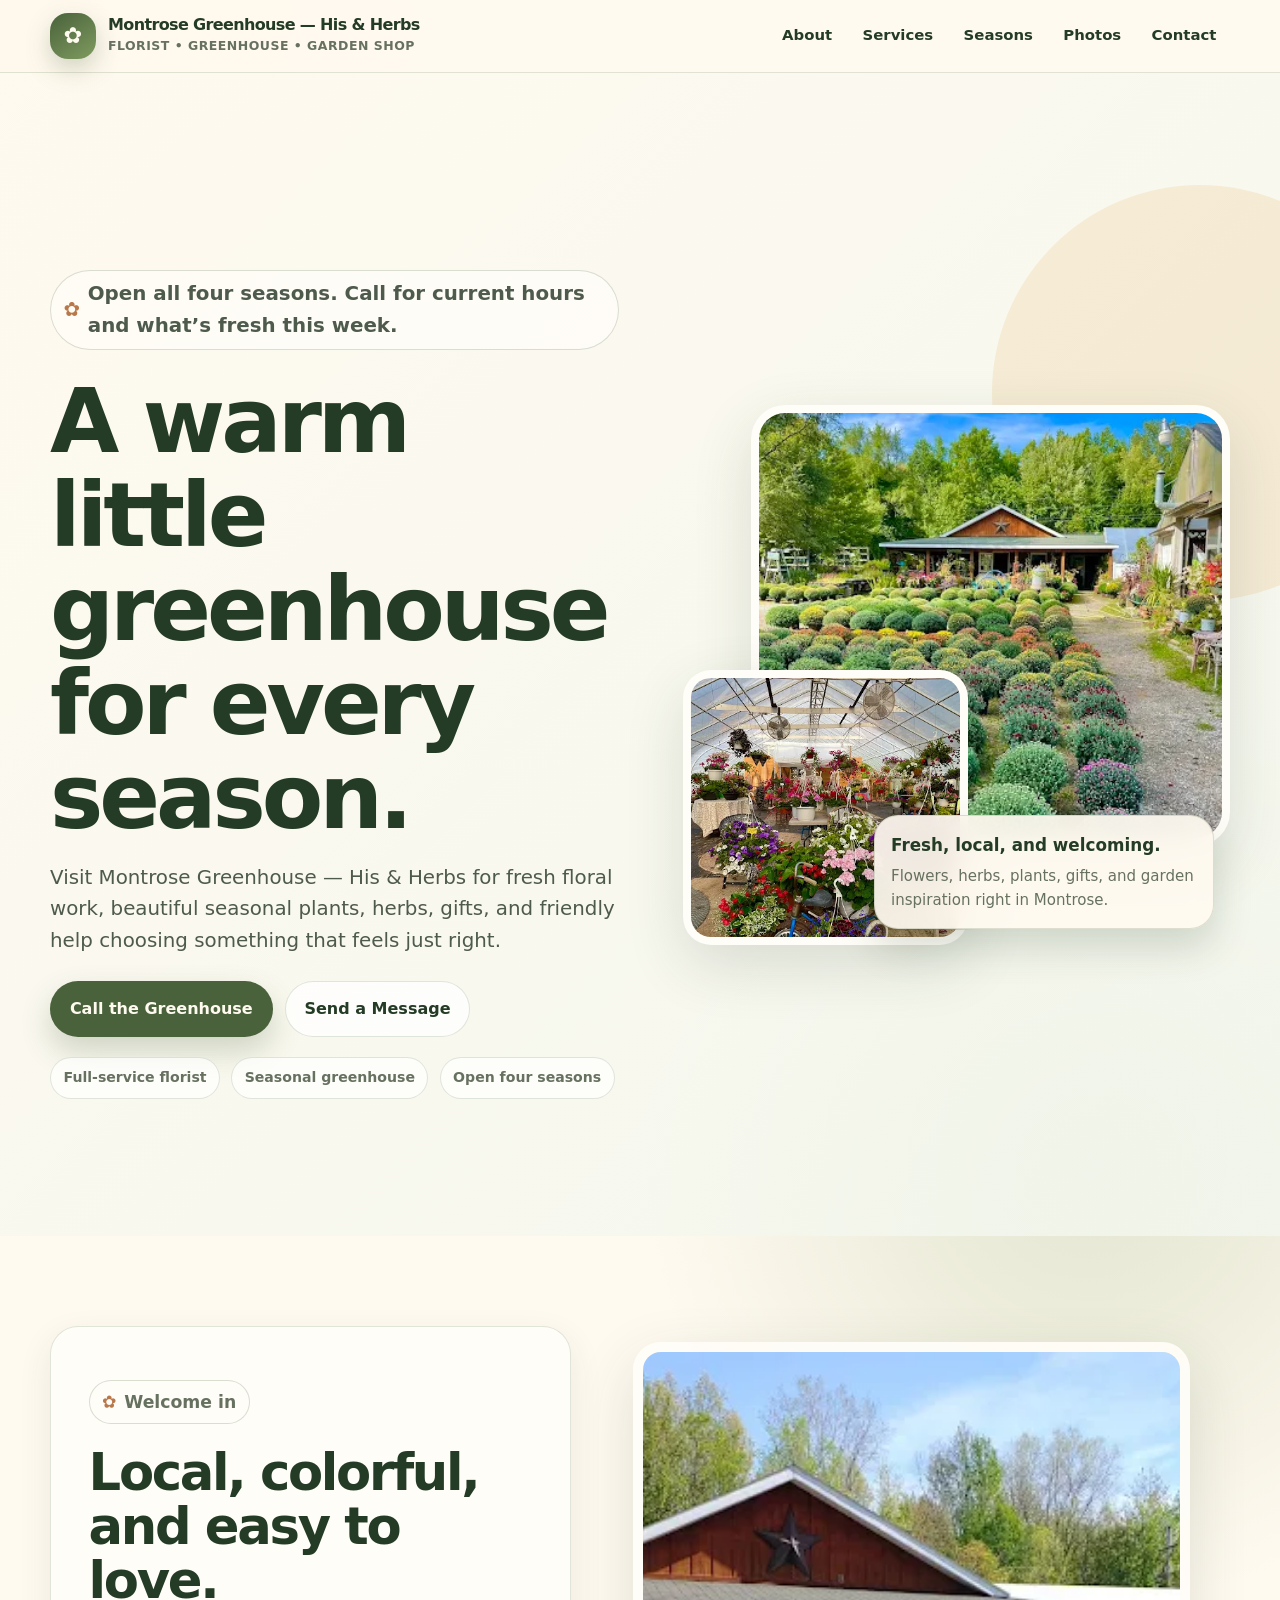
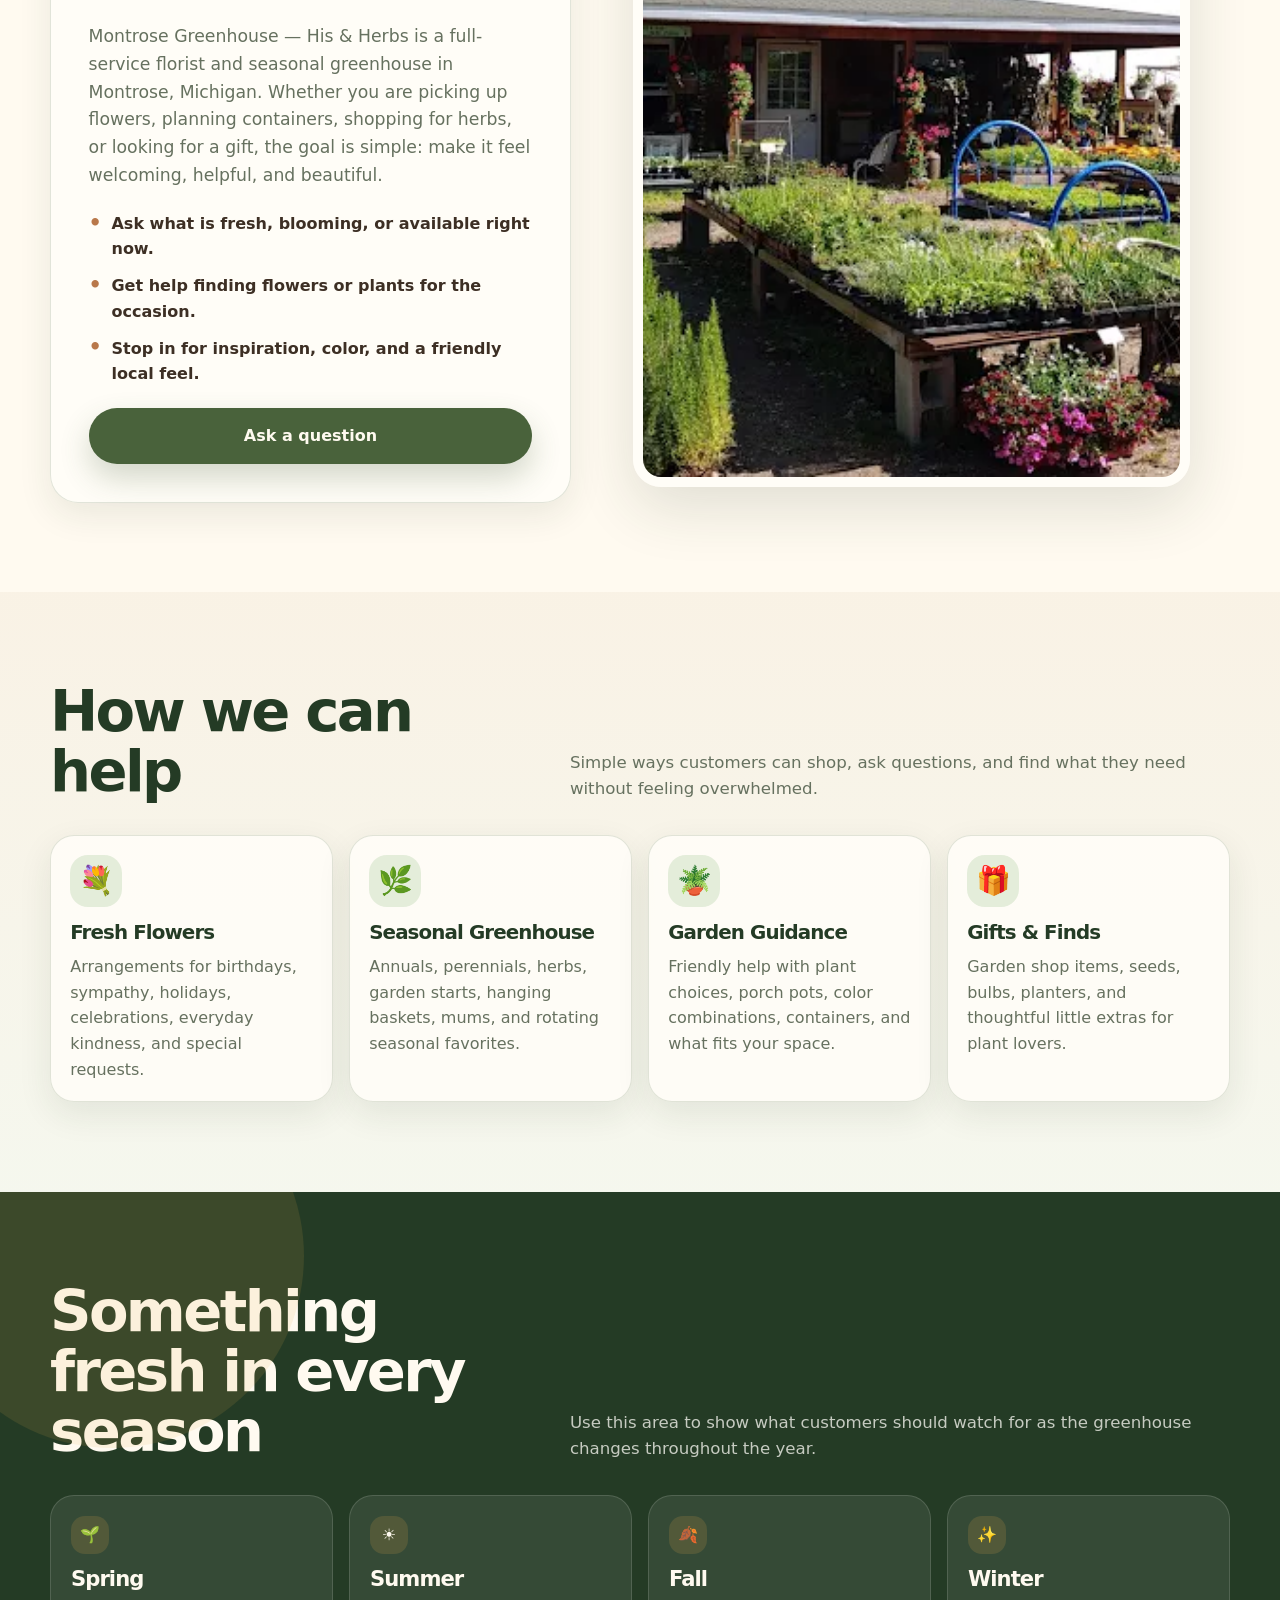
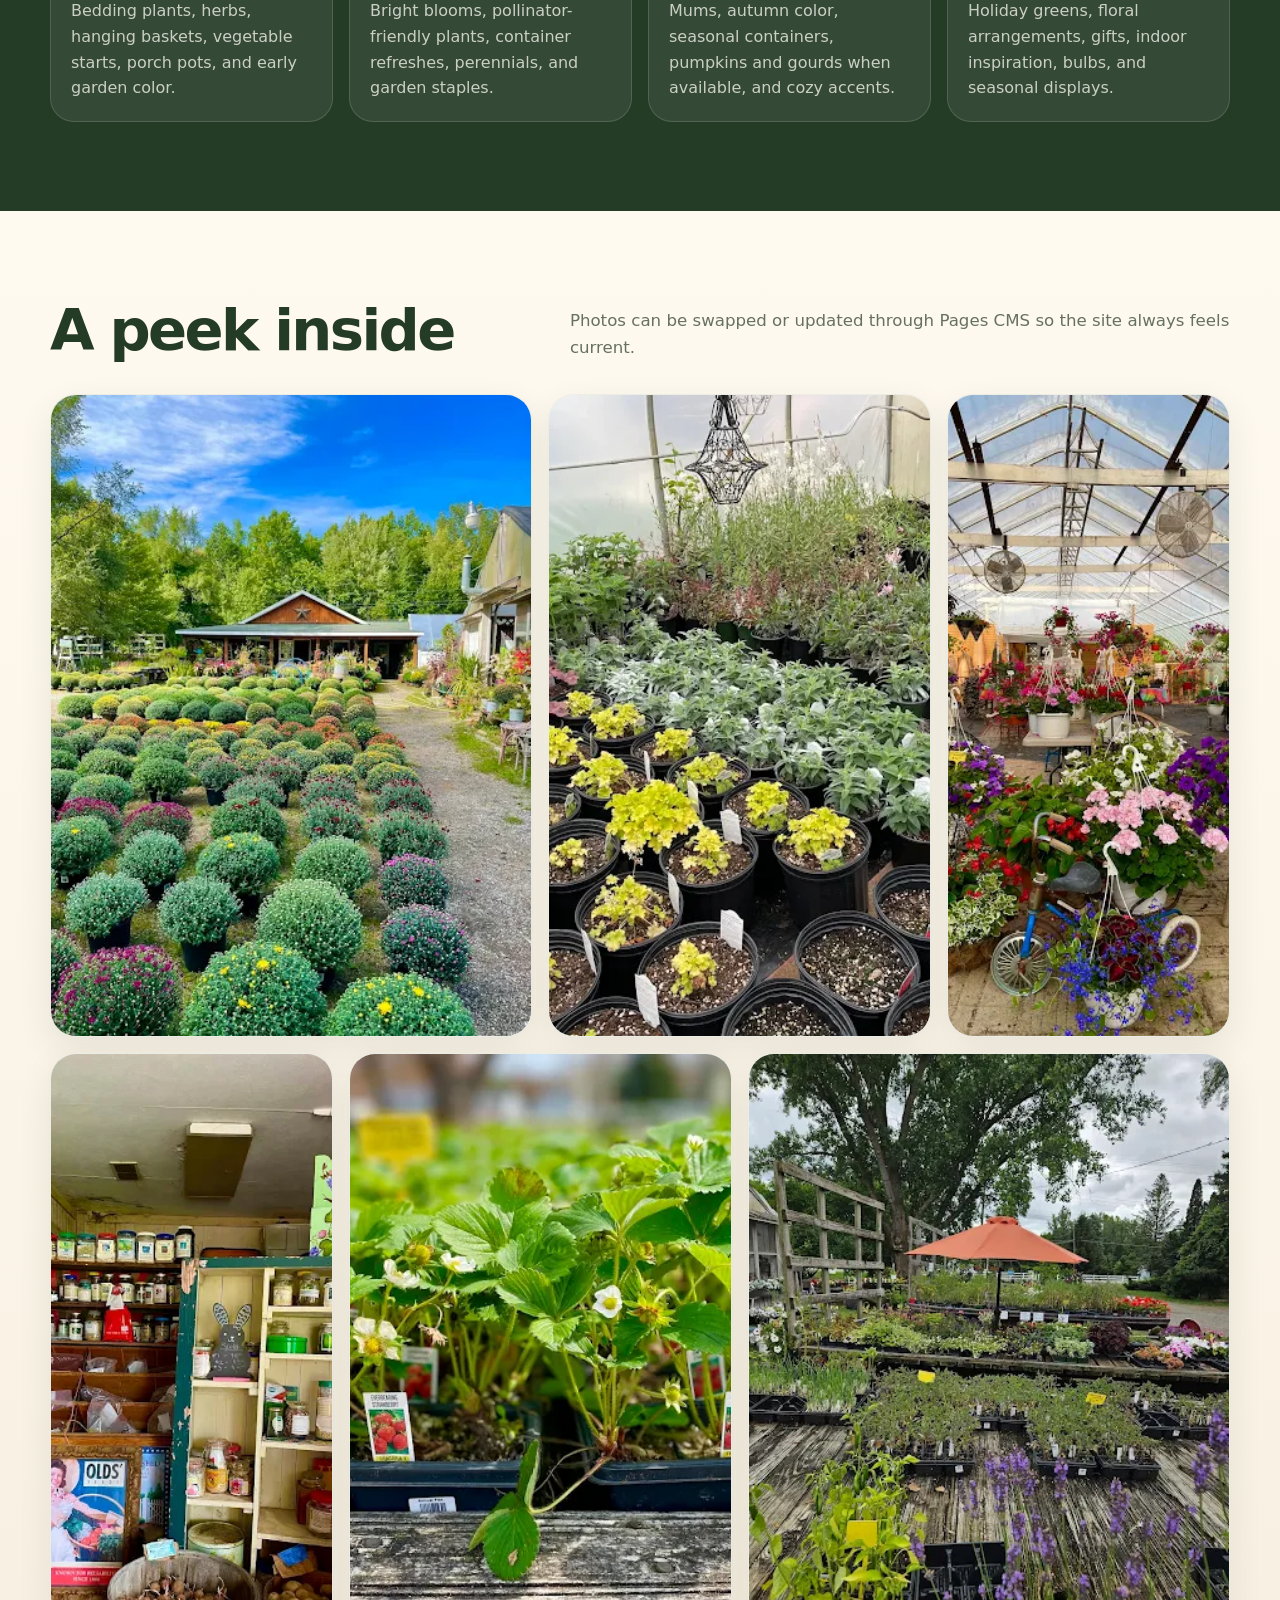
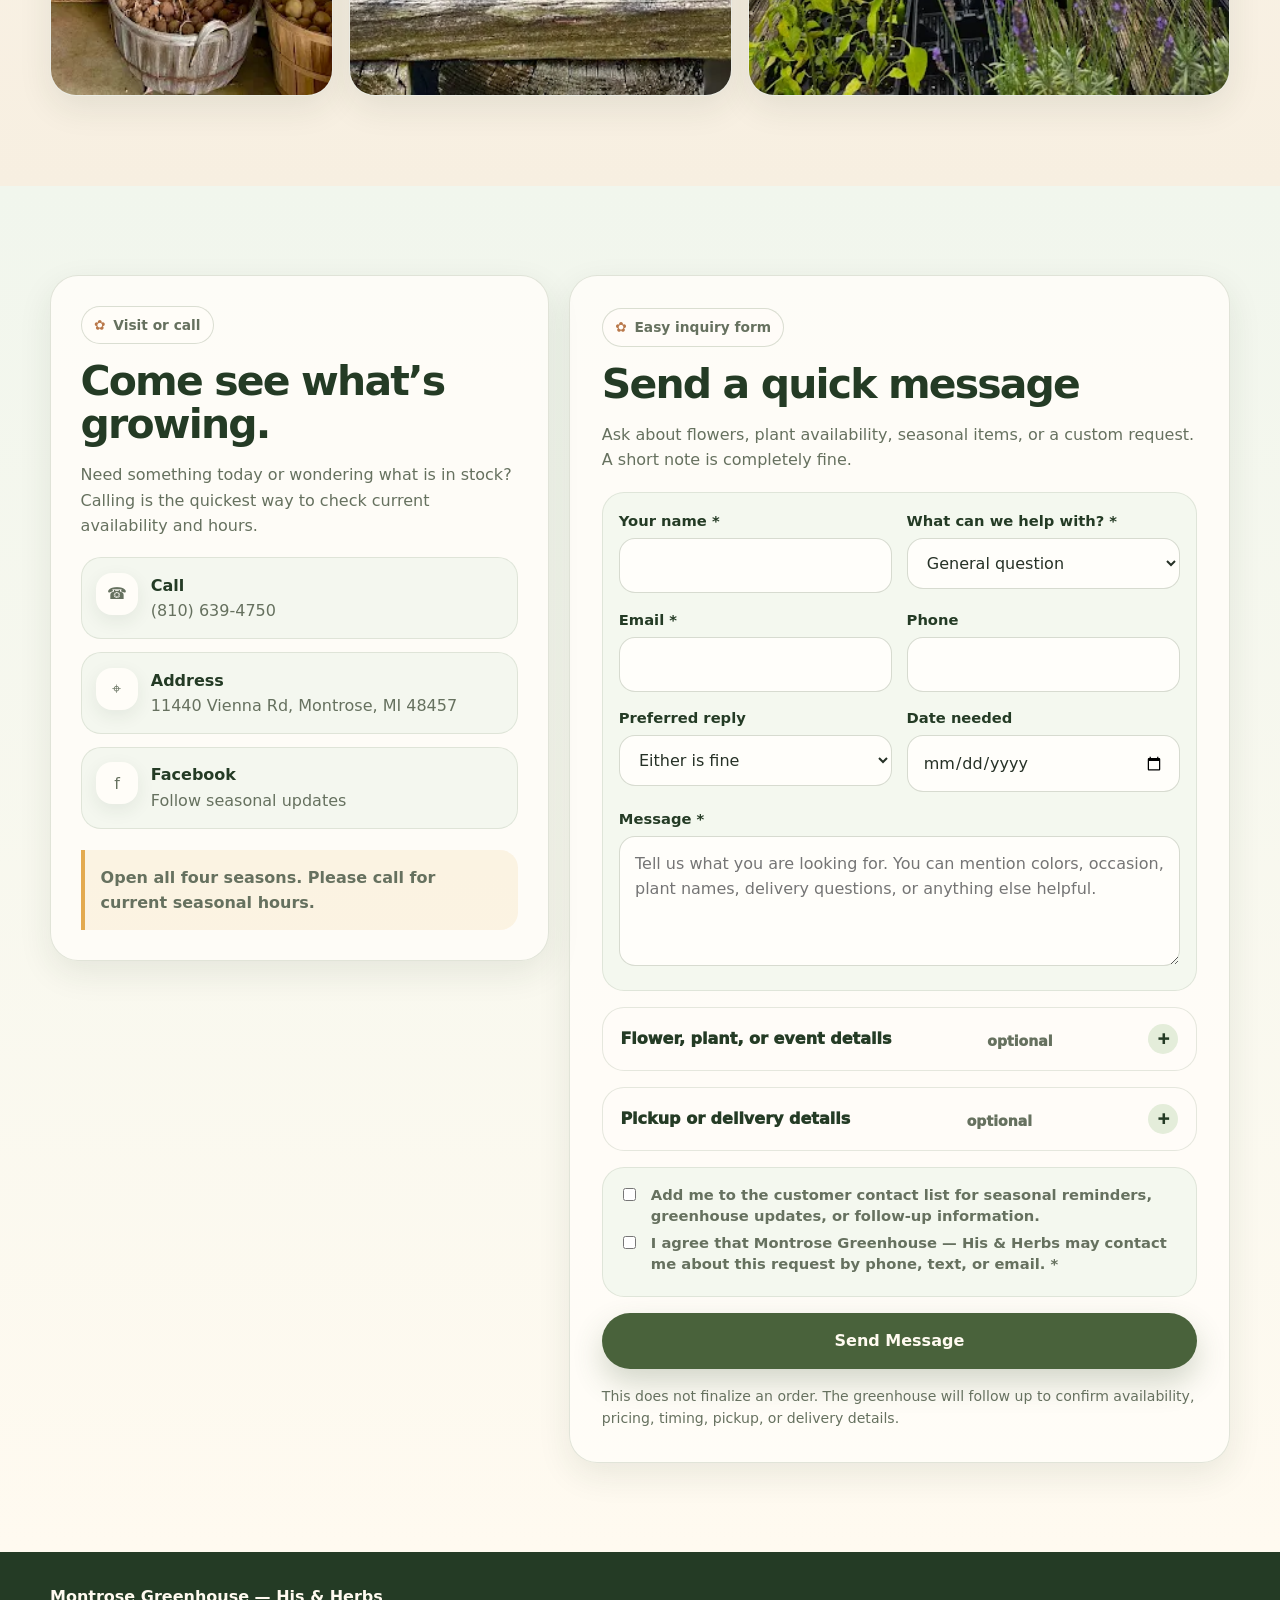
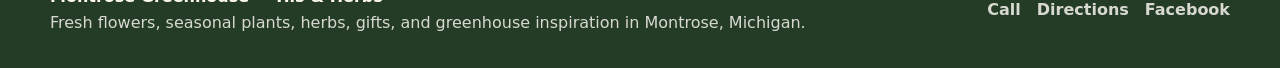
==== commit c25860ed: "fixes for netlify" ====
--- a/index.html
+++ b/index.html
@@ -4,8 +4,8 @@
   <meta charset="utf-8" />
   <meta name="viewport" content="width=device-width, initial-scale=1" />
   <title>Montrose Greenhouse — His & Herbs | Florist & Seasonal Greenhouse in Montrose, MI</title>
-  <meta name="description" content="Montrose Greenhouse — His & Herbs is a full-service florist and seasonal greenhouse in Montrose, Michigan, open all four seasons with exceptional plants, flowers, herbs, and gifts." />
-  <meta name="theme-color" content="#315c32" />
+  <meta name="description" content="Montrose Greenhouse — His & Herbs is a full-service florist and seasonal greenhouse in Montrose, Michigan, open all four seasons with plants, flowers, herbs, and gifts." />
+  <meta name="theme-color" content="#49623b" />
   <link rel="icon" type="image/svg+xml" href="assets/favicon.svg" />
   <link rel="manifest" href="site.webmanifest" />
   <meta property="og:title" content="Montrose Greenhouse — His & Herbs" />
@@ -14,21 +14,25 @@
   <meta property="og:image" content="assets/storefront.webp" />
   <style>
     :root {
-      --forest: #315c32;
-      --deep: #173219;
-      --leaf: #6f9857;
-      --sage: #dfe9d8;
+      --pine: #243b25;
+      --moss: #49623b;
+      --leaf: #7f9b5f;
+      --sage: #e4edda;
+      --soft-sage: #f1f6ed;
       --cream: #fffaf0;
-      --linen: #f5efe2;
-      --sun: #f0b85a;
-      --rose: #b65368;
-      --clay: #b46a42;
-      --ink: #243124;
-      --muted: #65715f;
-      --white: #ffffff;
-      --shadow: 0 22px 70px rgba(23, 50, 25, .16);
-      --radius: 24px;
-      --radius-sm: 16px;
+      --linen: #f7efe1;
+      --clay: #b9784a;
+      --marigold: #e3aa4f;
+      --rose: #b86675;
+      --soil: #3d2f24;
+      --ink: #263126;
+      --muted: #66715f;
+      --line: rgba(73, 98, 59, .16);
+      --white: #fffdf8;
+      --shadow: 0 20px 60px rgba(36, 59, 37, .14);
+      --soft-shadow: 0 12px 34px rgba(36, 59, 37, .09);
+      --radius: 28px;
+      --small-radius: 18px;
       --max: 1180px;
     }
 
@@ -38,152 +42,336 @@
       margin: 0;
       font-family: ui-sans-serif, system-ui, -apple-system, BlinkMacSystemFont, "Segoe UI", sans-serif;
       color: var(--ink);
-      background: var(--cream);
       line-height: 1.6;
+      background:
+        radial-gradient(circle at top left, rgba(227, 170, 79, .18), transparent 34rem),
+        radial-gradient(circle at 85% 18%, rgba(127, 155, 95, .22), transparent 28rem),
+        var(--cream);
     }
     img { display: block; max-width: 100%; }
     a { color: inherit; }
-    .skip-link { position: absolute; left: -999px; top: 1rem; background: var(--deep); color: var(--white); padding: .75rem 1rem; border-radius: .75rem; z-index: 50; }
+    button, input, textarea, select { font: inherit; }
+    .skip-link { position: absolute; left: -999px; top: 1rem; background: var(--pine); color: var(--cream); padding: .75rem 1rem; border-radius: 999px; z-index: 50; }
     .skip-link:focus { left: 1rem; }
 
     .site-header {
       position: sticky;
       top: 0;
       z-index: 20;
+      background: rgba(255, 250, 240, .9);
+      border-bottom: 1px solid var(--line);
       backdrop-filter: blur(18px);
-      background: rgba(255, 250, 240, .88);
-      border-bottom: 1px solid rgba(49, 92, 50, .12);
     }
     .nav-wrap {
       width: min(var(--max), calc(100% - 2rem));
+      min-height: 72px;
       margin: 0 auto;
-      min-height: 74px;
       display: flex;
       align-items: center;
       justify-content: space-between;
       gap: 1rem;
     }
-    .brand { display: flex; align-items: center; gap: .8rem; text-decoration: none; font-weight: 850; letter-spacing: -.03em; color: var(--deep); }
-    .brand-mark { width: 44px; height: 44px; border-radius: 50%; display: grid; place-items: center; background: linear-gradient(145deg, var(--forest), var(--leaf)); color: var(--cream); box-shadow: 0 8px 26px rgba(49, 92, 50, .28); font-size: 1.35rem; }
-    .brand small { display: block; color: var(--muted); font-weight: 750; font-size: .76rem; letter-spacing: .02em; margin-top: -.2rem; }
-    .nav-links { display: flex; align-items: center; gap: .15rem; }
-    .nav-links a { text-decoration: none; color: var(--deep); font-weight: 750; font-size: .94rem; padding: .75rem .85rem; border-radius: 999px; }
+    .brand { display: flex; align-items: center; gap: .75rem; text-decoration: none; color: var(--pine); min-width: 0; }
+    .brand-mark {
+      flex: 0 0 46px;
+      width: 46px;
+      height: 46px;
+      border-radius: 18px;
+      display: grid;
+      place-items: center;
+      color: var(--cream);
+      background: linear-gradient(145deg, var(--moss), var(--leaf));
+      box-shadow: 0 10px 25px rgba(73, 98, 59, .25);
+      font-size: 1.4rem;
+    }
+    .brand-name { display: block; font-weight: 900; letter-spacing: -.04em; line-height: 1.1; white-space: nowrap; overflow: hidden; text-overflow: ellipsis; max-width: 380px; }
+    .brand small { display: block; margin-top: .15rem; color: var(--muted); font-weight: 750; font-size: .78rem; letter-spacing: .04em; text-transform: uppercase; }
+    .nav-links { display: flex; align-items: center; gap: .2rem; }
+    .nav-links a { text-decoration: none; color: var(--pine); font-weight: 800; font-size: .93rem; padding: .7rem .85rem; border-radius: 999px; }
     .nav-links a:hover { background: var(--sage); }
-    .menu-btn { display: none; border: 0; background: var(--forest); color: var(--white); padding: .7rem .9rem; border-radius: 999px; font-weight: 800; cursor: pointer; }
-
-    .btn { display: inline-flex; align-items: center; justify-content: center; gap: .5rem; border: 0; border-radius: 999px; padding: .9rem 1.15rem; font-weight: 850; text-decoration: none; cursor: pointer; transition: transform .18s ease, box-shadow .18s ease, background .18s ease; }
+    .menu-btn { display: none; border: 0; background: var(--pine); color: var(--cream); border-radius: 999px; padding: .72rem .95rem; font-weight: 900; cursor: pointer; }
+
+    .btn {
+      display: inline-flex;
+      align-items: center;
+      justify-content: center;
+      gap: .5rem;
+      border-radius: 999px;
+      padding: .88rem 1.18rem;
+      font-weight: 900;
+      text-decoration: none;
+      border: 1px solid transparent;
+      cursor: pointer;
+      transition: transform .18s ease, box-shadow .18s ease, background .18s ease;
+    }
     .btn:hover { transform: translateY(-2px); }
-    .btn-primary { background: var(--forest); color: var(--white); box-shadow: 0 12px 28px rgba(49, 92, 50, .22); }
-    .btn-primary:hover { background: var(--deep); }
-    .btn-secondary { background: var(--white); color: var(--deep); border: 1px solid rgba(49, 92, 50, .18); }
-    .btn-secondary:hover { box-shadow: 0 10px 26px rgba(23, 50, 25, .10); }
-
-    .hero { position: relative; overflow: hidden; background: radial-gradient(circle at 15% 20%, rgba(240, 184, 90, .26), transparent 28%), linear-gradient(180deg, #fbf7ed 0%, #eef5ea 100%); }
-    .hero-inner { width: min(var(--max), calc(100% - 2rem)); margin: 0 auto; padding: clamp(3rem, 7vw, 6.7rem) 0 3.2rem; display: grid; grid-template-columns: 1.03fr .97fr; align-items: center; gap: clamp(2rem, 5vw, 4.5rem); }
-    .eyebrow { display: inline-flex; align-items: center; gap: .5rem; width: fit-content; padding: .45rem .8rem; border: 1px solid rgba(49, 92, 50, .18); background: rgba(255, 255, 255, .72); border-radius: 999px; color: var(--forest); font-weight: 850; font-size: .84rem; margin-bottom: 1rem; }
-    h1, h2, h3 { line-height: 1.05; margin: 0; color: var(--deep); letter-spacing: -.04em; }
-    h1 { font-size: clamp(2.8rem, 7vw, 6.4rem); max-width: 10ch; }
-    .hero-copy p { color: #415041; font-size: clamp(1.04rem, 1.8vw, 1.28rem); max-width: 58ch; margin: 1.15rem 0 1.55rem; }
-    .hero-actions { display: flex; flex-wrap: wrap; gap: .75rem; margin-bottom: 1.25rem; }
-    .quick-info { display: grid; grid-template-columns: repeat(3, minmax(0, 1fr)); gap: .75rem; max-width: 640px; margin-top: 1.4rem; }
-    .quick-card { background: rgba(255,255,255,.76); border: 1px solid rgba(49, 92, 50, .13); padding: .9rem; border-radius: var(--radius-sm); }
-    .quick-card strong { display: block; color: var(--deep); font-size: .92rem; }
-    .quick-card span { color: var(--muted); font-size: .86rem; }
-    .quick-card a { color: var(--forest); font-weight: 750; }
-    .hero-photos { position: relative; min-height: 565px; }
-    .photo-stack { position: absolute; border-radius: 34px; overflow: hidden; box-shadow: var(--shadow); border: 8px solid rgba(255,255,255,.84); background: var(--white); }
-    .photo-stack img { width: 100%; height: 100%; object-fit: cover; }
-    .photo-main { inset: 0 0 5rem 4rem; }
-    .photo-small { width: 49%; height: 52%; left: 0; bottom: 0; border-radius: 28px; }
-    .floating-card { position: absolute; right: 1.2rem; bottom: 1.1rem; width: min(310px, 82%); padding: 1.15rem; border-radius: 22px; background: rgba(255, 250, 240, .92); border: 1px solid rgba(49, 92, 50, .16); box-shadow: 0 14px 36px rgba(23, 50, 25, .18); backdrop-filter: blur(10px); }
-    .floating-card strong { color: var(--deep); display: block; font-size: 1.05rem; }
-    .floating-card p { margin: .35rem 0 0; color: var(--muted); font-size: .94rem; }
+    .btn-primary { background: var(--moss); color: var(--cream); box-shadow: 0 14px 30px rgba(73, 98, 59, .24); }
+    .btn-primary:hover { background: var(--pine); }
+    .btn-secondary { background: rgba(255,255,255,.75); color: var(--pine); border-color: var(--line); }
+    .btn-secondary:hover { background: var(--white); box-shadow: var(--soft-shadow); }
+    .btn-wide { width: 100%; }
+
+    .hero { position: relative; overflow: hidden; }
+    .hero::before {
+      content: "";
+      position: absolute;
+      inset: 0;
+      background: linear-gradient(135deg, rgba(255,250,240,.95), rgba(241,246,237,.84));
+      z-index: -2;
+    }
+    .hero::after {
+      content: "";
+      position: absolute;
+      right: -8rem;
+      top: 7rem;
+      width: 26rem;
+      height: 26rem;
+      border-radius: 50%;
+      background: rgba(227,170,79,.16);
+      z-index: -1;
+    }
+    .hero-inner {
+      width: min(var(--max), calc(100% - 2rem));
+      margin: 0 auto;
+      padding: clamp(3rem, 7vw, 6.6rem) 0 3rem;
+      display: grid;
+      grid-template-columns: 1fr .96fr;
+      gap: clamp(2rem, 5vw, 4rem);
+      align-items: center;
+    }
+    .eyebrow {
+      display: inline-flex;
+      width: fit-content;
+      align-items: center;
+      gap: .48rem;
+      padding: .45rem .78rem;
+      border-radius: 999px;
+      border: 1px solid rgba(73, 98, 59, .2);
+      background: rgba(255, 253, 248, .72);
+      color: var(--moss);
+      font-weight: 900;
+      font-size: .86rem;
+      margin: 0 0 1rem;
+    }
+    .eyebrow::before { content: "✿"; color: var(--clay); }
+    h1, h2, h3 { color: var(--pine); line-height: 1.05; margin: 0; letter-spacing: -.045em; }
+    h1 { font-size: clamp(3rem, 7vw, 6rem); max-width: 11ch; }
+    .hero-copy p { color: #4d5a4c; font-size: clamp(1.05rem, 1.55vw, 1.25rem); max-width: 58ch; margin: 1.1rem 0 1.5rem; }
+    .hero-actions { display: flex; flex-wrap: wrap; gap: .75rem; }
+    .trust-row { display: flex; flex-wrap: wrap; gap: .7rem; margin-top: 1.25rem; }
+    .trust-pill { border: 1px solid var(--line); background: rgba(255,255,255,.68); border-radius: 999px; padding: .55rem .78rem; color: var(--muted); font-weight: 800; font-size: .88rem; }
+
+    .hero-media {
+      position: relative;
+      min-height: 540px;
+    }
+    .photo-frame {
+      position: absolute;
+      overflow: hidden;
+      border-radius: 34px;
+      border: 8px solid rgba(255,253,248,.9);
+      background: var(--white);
+      box-shadow: var(--shadow);
+    }
+    .photo-frame img { width: 100%; height: 100%; object-fit: cover; }
+    .photo-one { inset: 0 0 6.2rem 4.2rem; }
+    .photo-two { left: 0; bottom: 0; width: 52%; height: 51%; border-radius: 28px; }
+    .season-note {
+      position: absolute;
+      right: 1rem;
+      bottom: 1rem;
+      width: min(340px, 82%);
+      padding: 1rem;
+      border-radius: 24px;
+      border: 1px solid rgba(73,98,59,.18);
+      background: rgba(255, 250, 240, .92);
+      box-shadow: 0 18px 38px rgba(36,59,37,.18);
+      backdrop-filter: blur(12px);
+    }
+    .season-note strong { display: block; color: var(--pine); font-size: 1.05rem; }
+    .season-note p { margin: .35rem 0 0; color: var(--muted); font-size: .94rem; }
 
     section { padding: clamp(3.5rem, 7vw, 6rem) 0; }
     .section-inner { width: min(var(--max), calc(100% - 2rem)); margin: 0 auto; }
-    .section-head { display: grid; grid-template-columns: .9fr 1.1fr; gap: 2rem; align-items: end; margin-bottom: 2rem; }
-    .section-head h2 { font-size: clamp(2rem, 4vw, 4rem); }
+    .section-head {
+      display: grid;
+      grid-template-columns: .85fr 1.15fr;
+      gap: 2rem;
+      align-items: end;
+      margin-bottom: 2rem;
+    }
+    .section-head h2 { font-size: clamp(2.1rem, 4.5vw, 4.1rem); }
     .section-head p { margin: 0; color: var(--muted); font-size: 1.04rem; }
 
-    .about-grid { display: grid; grid-template-columns: .9fr 1.1fr; gap: 2rem; align-items: center; }
-    .about-card { background: var(--white); border-radius: var(--radius); padding: clamp(1.4rem, 3vw, 2.4rem); box-shadow: 0 18px 50px rgba(23,50,25,.08); border: 1px solid rgba(49, 92, 50, .12); }
-    .about-card h2 { font-size: clamp(2rem, 4.2vw, 4rem); }
-    .about-card p { color: var(--muted); font-size: 1.07rem; }
-    .about-image { border-radius: 28px; overflow: hidden; box-shadow: var(--shadow); border: 10px solid var(--white); }
-    .about-image img { width: 100%; height: 520px; object-fit: cover; }
-
-    .services { background: var(--linen); }
+    .welcome-grid {
+      display: grid;
+      grid-template-columns: .9fr 1.1fr;
+      gap: 1.4rem;
+      align-items: stretch;
+    }
+    .welcome-card, .visit-card, .form-card, .soft-card {
+      border: 1px solid var(--line);
+      background: rgba(255, 253, 248, .86);
+      border-radius: var(--radius);
+      box-shadow: var(--soft-shadow);
+    }
+    .welcome-card { padding: clamp(1.4rem, 3vw, 2.35rem); display: flex; flex-direction: column; justify-content: center; }
+    .welcome-card h2 { font-size: clamp(2rem, 4vw, 3.7rem); }
+    .welcome-card p { color: var(--muted); font-size: 1.08rem; margin: 1rem 0 1.35rem; }
+    .welcome-list { display: grid; gap: .7rem; margin: 0 0 1.35rem; padding: 0; list-style: none; }
+    .welcome-list li { display: flex; gap: .6rem; align-items: flex-start; color: var(--soil); font-weight: 750; }
+    .welcome-list li::before { content: "•"; color: var(--clay); font-size: 1.3rem; line-height: 1; margin-top: .12rem; }
+    .image-card { position: relative; overflow: hidden; border-radius: var(--radius); min-height: 520px; box-shadow: var(--shadow); border: 10px solid rgba(255,253,248,.92); }
+    .image-card img { width: 100%; height: 100%; object-fit: cover; position: absolute; inset: 0; }
+
+    .services { background: linear-gradient(180deg, rgba(247,239,225,.72), rgba(241,246,237,.7)); }
     .cards { display: grid; grid-template-columns: repeat(4, minmax(0, 1fr)); gap: 1rem; }
-    .card { background: rgba(255,255,255,.86); border: 1px solid rgba(49, 92, 50, .12); border-radius: var(--radius); padding: 1.25rem; box-shadow: 0 16px 42px rgba(23,50,25,.06); }
-    .icon { width: 52px; height: 52px; display: grid; place-items: center; border-radius: 18px; background: var(--sage); font-size: 1.7rem; margin-bottom: 1rem; }
-    .card h3 { font-size: 1.25rem; letter-spacing: -.03em; }
-    .card p { color: var(--muted); margin-bottom: 0; }
-
-    .season-grid { display: grid; grid-template-columns: repeat(4, minmax(0,1fr)); gap: 1rem; }
-    .season-card { border-radius: var(--radius); padding: 1.35rem; color: var(--deep); background: linear-gradient(145deg, rgba(223,233,216,.9), rgba(255,255,255,.78)); border: 1px solid rgba(49, 92, 50, .13); }
-    .season-card h3 { font-size: 1.35rem; }
-    .season-card p { color: var(--muted); margin-bottom: 0; }
-
-    .gallery { background: #f8f1e5; }
+    .service-card {
+      padding: 1.2rem;
+      border-radius: 24px;
+      border: 1px solid var(--line);
+      background: rgba(255,253,248,.88);
+      box-shadow: var(--soft-shadow);
+      min-height: 100%;
+    }
+    .service-icon { width: 52px; height: 52px; display: grid; place-items: center; border-radius: 18px; background: var(--sage); font-size: 1.75rem; margin-bottom: 1rem; }
+    .service-card h3 { font-size: 1.24rem; }
+    .service-card p { margin: .65rem 0 0; color: var(--muted); }
+
+    .season-band { background: var(--pine); color: rgba(255,253,248,.82); position: relative; overflow: hidden; }
+    .season-band::before { content: ""; position: absolute; inset: -8rem auto auto -5rem; width: 24rem; height: 24rem; border-radius: 50%; background: rgba(227,170,79,.12); }
+    .season-band h2 { color: var(--cream); }
+    .season-band .section-head p { color: rgba(255,253,248,.74); }
+    .season-grid { display: grid; grid-template-columns: repeat(4, minmax(0,1fr)); gap: 1rem; position: relative; }
+    .season-card {
+      padding: 1.25rem;
+      border-radius: 24px;
+      background: rgba(255,253,248,.08);
+      border: 1px solid rgba(255,253,248,.14);
+    }
+    .season-card span { display: inline-grid; place-items: center; width: 38px; height: 38px; border-radius: 14px; background: rgba(227,170,79,.16); color: var(--cream); margin-bottom: .85rem; }
+    .season-card h3 { color: var(--cream); font-size: 1.32rem; }
+    .season-card p { color: rgba(255,253,248,.74); margin: .55rem 0 0; }
+
+    .gallery { background: linear-gradient(180deg, var(--cream), var(--linen)); }
     .gallery-grid { display: grid; grid-template-columns: repeat(12, 1fr); gap: 1rem; }
-    .gallery-item { border-radius: 22px; overflow: hidden; min-height: 260px; box-shadow: 0 16px 42px rgba(23,50,25,.08); background: var(--white); }
-    .gallery-item:nth-child(1), .gallery-item:nth-child(6) { grid-column: span 5; }
+    .gallery-item { margin: 0; position: relative; overflow: hidden; min-height: 245px; border-radius: 26px; background: var(--white); box-shadow: var(--soft-shadow); border: 1px solid rgba(73,98,59,.1); }
+    .gallery-item:nth-child(1), .gallery-item:nth-child(6) { grid-column: span 5; min-height: 310px; }
     .gallery-item:nth-child(2), .gallery-item:nth-child(5) { grid-column: span 4; }
     .gallery-item:nth-child(3), .gallery-item:nth-child(4) { grid-column: span 3; }
     .gallery-item img { width: 100%; height: 100%; object-fit: cover; transition: transform .35s ease; }
-    .gallery-item:hover img { transform: scale(1.04); }
-
-    .visit-contact { background: linear-gradient(180deg, var(--cream), #eef5ea); }
-    .visit-grid { display: grid; grid-template-columns: .8fr 1.2fr; gap: 1.4rem; align-items: start; }
-    .visit-card, .form-card { background: rgba(255,255,255,.9); border: 1px solid rgba(49, 92, 50, .13); border-radius: var(--radius); padding: clamp(1.25rem, 3vw, 2rem); box-shadow: 0 18px 50px rgba(23,50,25,.08); }
-    .visit-card h2, .form-card h2 { font-size: clamp(1.9rem, 3.2vw, 3.25rem); }
-    .info-list { display: grid; gap: 1rem; margin-top: 1.4rem; }
-    .info-item { display: flex; gap: .85rem; align-items: flex-start; }
-    .info-badge { flex: 0 0 40px; height: 40px; display: grid; place-items: center; border-radius: 14px; background: var(--sage); }
-    .info-item strong { display: block; color: var(--deep); }
-    .info-item span, .info-item a { color: var(--muted); }
-
-    form { margin-top: 1.2rem; display: grid; gap: 1rem; }
-    fieldset { border: 1px solid rgba(49, 92, 50, .14); border-radius: 20px; padding: 1rem; margin: 0; background: rgba(245, 239, 226, .36); display: grid; gap: .95rem; }
-    legend { padding: 0 .45rem; font-weight: 900; color: var(--deep); }
-    .form-row { display: grid; grid-template-columns: 1fr 1fr; gap: .95rem; }
-    label { display: block; font-weight: 800; color: var(--deep); font-size: .92rem; margin-bottom: .35rem; }
-    input, select, textarea { width: 100%; border: 1px solid rgba(49, 92, 50, .2); border-radius: 15px; padding: .85rem .95rem; font: inherit; background: var(--white); color: var(--ink); }
-    textarea { min-height: 150px; resize: vertical; }
-    input:focus, select:focus, textarea:focus { outline: 3px solid rgba(111, 152, 87, .25); border-color: var(--forest); }
-    .checkbox-line { display: flex; align-items: flex-start; gap: .75rem; margin: 0; color: var(--muted); font-weight: 700; }
-    .checkbox-line input { width: auto; margin-top: .25rem; }
+    .gallery-item:hover img { transform: scale(1.035); }
+
+    .visit-contact { background: linear-gradient(180deg, #f1f6ed, #fffaf0); }
+    .contact-shell {
+      display: grid;
+      grid-template-columns: .86fr 1.14fr;
+      gap: 1.25rem;
+      align-items: start;
+    }
+    .visit-card { padding: clamp(1.25rem, 3vw, 1.85rem); position: sticky; top: 92px; }
+    .visit-card h2, .form-card h2 { font-size: clamp(1.95rem, 3.2vw, 3.25rem); }
+    .visit-card p, .form-card > p { color: var(--muted); }
+    .contact-list { display: grid; gap: .8rem; margin: 1.15rem 0 1.35rem; }
+    .contact-link {
+      display: flex;
+      gap: .8rem;
+      align-items: flex-start;
+      text-decoration: none;
+      padding: .9rem;
+      border-radius: 20px;
+      background: rgba(241,246,237,.76);
+      border: 1px solid rgba(73,98,59,.12);
+    }
+    .contact-link:hover { background: var(--sage); }
+    .contact-icon { flex: 0 0 42px; height: 42px; border-radius: 16px; display: grid; place-items: center; background: var(--white); color: var(--moss); box-shadow: 0 6px 18px rgba(36,59,37,.08); }
+    .contact-link strong { display: block; color: var(--pine); }
+    .contact-link span { color: var(--muted); }
+    .mini-note { border-left: 4px solid var(--marigold); padding: .9rem 1rem; margin: 0; border-radius: 0 18px 18px 0; background: rgba(227,170,79,.12); color: var(--soil); font-weight: 750; }
+
+    .form-card { padding: clamp(1.25rem, 3vw, 2rem); }
+    form { display: grid; gap: 1rem; margin-top: 1.2rem; }
+    .form-grid { display: grid; grid-template-columns: 1fr 1fr; gap: .9rem; }
+    .form-grid .full { grid-column: 1 / -1; }
+    label { display: block; font-weight: 900; color: var(--pine); font-size: .92rem; margin-bottom: .35rem; }
+    input, select, textarea {
+      width: 100%;
+      border: 1px solid rgba(73, 98, 59, .22);
+      border-radius: 16px;
+      padding: .86rem .95rem;
+      background: #fffefa;
+      color: var(--ink);
+      min-height: 48px;
+    }
+    textarea { min-height: 130px; resize: vertical; }
+    input:focus, select:focus, textarea:focus { outline: 4px solid rgba(127,155,95,.22); border-color: var(--moss); }
+    .soft-panel {
+      padding: 1rem;
+      border-radius: 22px;
+      background: rgba(241,246,237,.76);
+      border: 1px solid rgba(73,98,59,.12);
+    }
+    .details-card {
+      border: 1px solid rgba(73,98,59,.14);
+      border-radius: 22px;
+      overflow: hidden;
+      background: rgba(255,253,248,.72);
+    }
+    .details-card summary {
+      cursor: pointer;
+      list-style: none;
+      padding: 1rem 1.1rem;
+      font-weight: 950;
+      color: var(--pine);
+      display: flex;
+      justify-content: space-between;
+      align-items: center;
+      gap: 1rem;
+    }
+    .details-card summary::-webkit-details-marker { display: none; }
+    .details-card summary::after { content: "+"; width: 30px; height: 30px; display: grid; place-items: center; border-radius: 999px; background: var(--sage); color: var(--pine); }
+    .details-card[open] summary::after { content: "–"; }
+    .details-body { padding: 0 1rem 1rem; }
+    .checkbox-line { display: flex; gap: .75rem; align-items: flex-start; color: var(--muted); font-weight: 750; line-height: 1.45; }
+    .checkbox-line input { width: auto; min-height: auto; margin-top: .26rem; }
     .hidden { display: none; }
+    .form-helper { color: var(--muted); font-size: .88rem; margin: .35rem 0 0; }
     .fine-print { color: var(--muted); font-size: .88rem; margin: 0; }
 
-    .site-footer { background: var(--deep); color: rgba(255,255,255,.84); padding: 2rem 0; }
+    .site-footer { background: var(--pine); color: rgba(255,253,248,.82); padding: 2rem 0; }
     .footer-inner { width: min(var(--max), calc(100% - 2rem)); margin: 0 auto; display: flex; justify-content: space-between; gap: 1rem; align-items: center; }
-    .footer-inner strong { color: var(--white); }
-    .footer-links { display: flex; gap: 1rem; flex-wrap: wrap; }
-    .footer-links a { color: rgba(255,255,255,.84); text-decoration: none; font-weight: 750; }
-    .footer-links a:hover { color: var(--white); text-decoration: underline; }
+    .footer-inner strong { color: var(--cream); }
+    .footer-links { display: flex; flex-wrap: wrap; gap: 1rem; }
+    .footer-links a { color: rgba(255,253,248,.82); text-decoration: none; font-weight: 850; }
+    .footer-links a:hover { color: var(--cream); text-decoration: underline; }
 
     @media (max-width: 980px) {
-      .hero-inner, .about-grid, .section-head, .visit-grid { grid-template-columns: 1fr; }
-      .hero-photos { min-height: 460px; }
-      .photo-main { inset: 0 0 4rem 2.8rem; }
+      .hero-inner, .welcome-grid, .section-head, .contact-shell { grid-template-columns: 1fr; }
+      .hero-media { min-height: 465px; }
+      .photo-one { inset: 0 0 5rem 2.5rem; }
       .cards, .season-grid { grid-template-columns: repeat(2, minmax(0, 1fr)); }
       .gallery-item:nth-child(n) { grid-column: span 6; }
+      .visit-card { position: static; }
+      .brand-name { max-width: 300px; }
     }
     @media (max-width: 760px) {
       .menu-btn { display: inline-flex; }
-      .nav-links { position: absolute; inset: 74px 1rem auto 1rem; display: none; flex-direction: column; align-items: stretch; background: var(--cream); border: 1px solid rgba(49,92,50,.14); border-radius: 20px; padding: .6rem; box-shadow: var(--shadow); }
+      .nav-links { position: absolute; inset: 72px 1rem auto 1rem; display: none; flex-direction: column; align-items: stretch; background: rgba(255, 250, 240, .98); border: 1px solid var(--line); border-radius: 22px; padding: .6rem; box-shadow: var(--shadow); }
       .nav-links.open { display: flex; }
-      .quick-info, .form-row { grid-template-columns: 1fr; }
-      .hero-photos { min-height: 380px; }
-      .photo-main { inset: 0 0 4rem 1.5rem; }
-      .photo-small { width: 58%; }
-      .cards, .season-grid { grid-template-columns: 1fr; }
+      .nav-links a { padding: .85rem 1rem; }
+      .brand small { display: none; }
+      .brand-name { max-width: 210px; }
+      h1 { max-width: 11ch; }
+      .hero-media { min-height: 380px; }
+      .photo-one { inset: 0 0 4.5rem 1.4rem; }
+      .photo-two { width: 58%; }
+      .season-note { right: .5rem; bottom: .5rem; }
+      .cards, .season-grid, .form-grid { grid-template-columns: 1fr; }
+      .form-grid .full { grid-column: auto; }
       .gallery-grid { grid-template-columns: 1fr; }
-      .gallery-item:nth-child(n) { grid-column: auto; min-height: 240px; }
-      .about-image img { height: 360px; }
+      .gallery-item:nth-child(n) { grid-column: auto; min-height: 235px; }
+      .image-card { min-height: 360px; }
       .footer-inner { flex-direction: column; align-items: flex-start; }
-      h1 { max-width: 11ch; }
     }
   </style>
 </head>
@@ -193,15 +381,15 @@
   <header class="site-header">
     <div class="nav-wrap">
       <a class="brand" href="#top" aria-label="Montrose Greenhouse home">
-        <span class="brand-mark">✿</span>
-        <span><span data-text="businessName">Montrose Greenhouse — His & Herbs</span><small data-text="tagline">Full-service florist & four-season greenhouse</small></span>
+        <span class="brand-mark" aria-hidden="true">✿</span>
+        <span><span class="brand-name" data-text="businessName">Montrose Greenhouse — His & Herbs</span><small data-text="tagline">Florist • greenhouse • garden shop</small></span>
       </a>
       <button class="menu-btn" aria-expanded="false" aria-controls="navLinks">Menu</button>
       <nav class="nav-links" id="navLinks" aria-label="Primary navigation">
         <a href="#about">About</a>
         <a href="#services">Services</a>
         <a href="#seasons">Seasons</a>
-        <a href="#gallery">Gallery</a>
+        <a href="#gallery">Photos</a>
         <a href="#contact">Contact</a>
       </nav>
     </div>
@@ -211,56 +399,61 @@
     <section class="hero" id="top">
       <div class="hero-inner">
         <div class="hero-copy">
-          <div class="eyebrow" data-text="announcement">Open all four seasons. Call for current hours and seasonal availability.</div>
-          <h1 data-text="heroTitle">Plants, flowers & garden inspiration for every season.</h1>
-          <p data-text="heroText">Montrose Greenhouse — His & Herbs is a full-service florist and seasonal greenhouse in Montrose, Michigan, growing and selling exceptional plants of all types while helping customers find the right flowers, herbs, gifts, and greenery for their homes, gardens, and special moments.</p>
+          <p class="eyebrow" data-text="announcement">Open all four seasons. Call for current hours and what’s fresh this week.</p>
+          <h1 data-text="heroTitle">A warm little greenhouse for every season.</h1>
+          <p data-text="heroText">Visit Montrose Greenhouse — His & Herbs for fresh floral work, beautiful seasonal plants, herbs, gifts, and friendly help choosing something that feels just right.</p>
           <div class="hero-actions">
             <a class="btn btn-primary" data-link="phoneHref" href="tel:+18106394750"><span data-text="primaryButtonText">Call the Greenhouse</span></a>
-            <a class="btn btn-secondary" href="#contact" data-text="secondaryButtonText">Plan Your Visit</a>
+            <a class="btn btn-secondary" href="#contact" data-text="secondaryButtonText">Send a Message</a>
           </div>
-          <div class="quick-info">
-            <div class="quick-card"><strong>Call</strong><span><a data-link="phoneHref" data-text="phone" href="tel:+18106394750">(810) 639-4750</a></span></div>
-            <div class="quick-card"><strong>Visit</strong><span data-text="address">11440 Vienna Rd, Montrose, MI 48457</span></div>
-            <div class="quick-card"><strong>Hours</strong><span data-text="hoursNote">Open all four seasons. Please call for current seasonal hours.</span></div>
+          <div class="trust-row" aria-label="Quick highlights">
+            <span class="trust-pill">Full-service florist</span>
+            <span class="trust-pill">Seasonal greenhouse</span>
+            <span class="trust-pill">Open four seasons</span>
           </div>
         </div>
-        <div class="hero-photos" aria-hidden="true">
-          <div class="photo-stack photo-main"><img src="assets/greenhouse-mums.webp" alt="Rows of colorful mums outside Montrose Greenhouse" /></div>
-          <div class="photo-stack photo-small"><img src="assets/hanging-baskets.webp" alt="Hanging baskets inside the greenhouse" /></div>
-          <div class="floating-card"><strong>Local, colorful, welcoming.</strong><p>Fresh plants, flowers, herbs, and greenhouse inspiration close to home.</p></div>
+        <div class="hero-media" aria-hidden="true">
+          <div class="photo-frame photo-one"><img src="assets/greenhouse-mums.webp" alt="" /></div>
+          <div class="photo-frame photo-two"><img src="assets/hanging-baskets.webp" alt="" /></div>
+          <div class="season-note"><strong>Fresh, local, and welcoming.</strong><p>Flowers, herbs, plants, gifts, and garden inspiration right in Montrose.</p></div>
         </div>
       </div>
     </section>
 
     <section id="about">
-      <div class="section-inner about-grid">
-        <div class="about-card">
-          <p class="eyebrow">About the greenhouse</p>
-          <h2 data-text="aboutTitle">A local greenhouse with a florist’s touch.</h2>
-          <p data-text="aboutText">From spring annuals and hanging baskets to herbs, perennials, fresh floral work, gifts, and seasonal greenhouse favorites, Montrose Greenhouse — His & Herbs is built around friendly service and beautiful, healthy plants.</p>
-          <a class="btn btn-primary" href="#contact">Get in touch</a>
-        </div>
-        <div class="about-image">
+      <div class="section-inner welcome-grid">
+        <article class="welcome-card">
+          <p class="eyebrow">Welcome in</p>
+          <h2 data-text="aboutTitle">Local, colorful, and easy to love.</h2>
+          <p data-text="aboutText">Montrose Greenhouse — His & Herbs is a full-service florist and seasonal greenhouse in Montrose, Michigan. Whether you are picking up flowers, planning containers, shopping for herbs, or looking for a gift, the goal is simple: make it feel welcoming, helpful, and beautiful.</p>
+          <ul class="welcome-list">
+            <li>Ask what is fresh, blooming, or available right now.</li>
+            <li>Get help finding flowers or plants for the occasion.</li>
+            <li>Stop in for inspiration, color, and a friendly local feel.</li>
+          </ul>
+          <a class="btn btn-primary" href="#contact">Ask a question</a>
+        </article>
+        <figure class="image-card">
           <img data-src="aboutImage" src="assets/storefront.webp" alt="Montrose Greenhouse storefront" />
-        </div>
+        </figure>
       </div>
     </section>
 
     <section class="services" id="services">
       <div class="section-inner">
         <div class="section-head">
-          <h2 data-text="servicesTitle">What we offer</h2>
-          <p data-text="servicesIntro">A simple, customer-friendly overview of the core areas of the business. Update this list any time as products and seasons change.</p>
+          <h2 data-text="servicesTitle">How we can help</h2>
+          <p data-text="servicesIntro">Simple ways customers can shop, ask questions, and find what they need without feeling overwhelmed.</p>
         </div>
         <div class="cards" data-list="services"></div>
       </div>
     </section>
 
-    <section id="seasons">
+    <section class="season-band" id="seasons">
       <div class="section-inner">
         <div class="section-head">
-          <h2 data-text="seasonTitle">Seasonal highlights</h2>
-          <p data-text="seasonIntro">Use this area for what customers should look for during each part of the year.</p>
+          <h2 data-text="seasonTitle">Something fresh in every season</h2>
+          <p data-text="seasonIntro">Use this area to show what customers should watch for as the greenhouse changes throughout the year.</p>
         </div>
         <div class="season-grid" data-list="seasons"></div>
       </div>
@@ -269,76 +462,49 @@
     <section class="gallery" id="gallery">
       <div class="section-inner">
         <div class="section-head">
-          <h2 data-text="galleryTitle">A look around the greenhouse</h2>
-          <p data-text="galleryIntro">Photos can be swapped or added through the CMS by updating the gallery list.</p>
+          <h2 data-text="galleryTitle">A peek inside</h2>
+          <p data-text="galleryIntro">Photos can be swapped or updated through Pages CMS so the site always feels current.</p>
         </div>
         <div class="gallery-grid" data-list="gallery"></div>
       </div>
     </section>
 
     <section class="visit-contact" id="contact">
-      <div class="section-inner visit-grid">
-        <div class="visit-card">
+      <div class="section-inner contact-shell">
+        <aside class="visit-card">
           <p class="eyebrow">Visit or call</p>
-          <h2>Stop by the greenhouse.</h2>
-          <div class="info-list">
-            <div class="info-item"><span class="info-badge">📍</span><div><strong>Address</strong><a data-link="mapUrl" data-text="address" href="https://www.google.com/maps/search/?api=1&query=11440%20Vienna%20Rd%2C%20Montrose%2C%20MI%2048457" target="_blank" rel="noopener">11440 Vienna Rd, Montrose, MI 48457</a></div></div>
-            <div class="info-item"><span class="info-badge">☎️</span><div><strong>Phone</strong><a data-link="phoneHref" data-text="phone" href="tel:+18106394750">(810) 639-4750</a></div></div>
-            <div class="info-item"><span class="info-badge">🕒</span><div><strong>Hours</strong><span data-text="hoursNote">Open all four seasons. Please call for current seasonal hours.</span></div></div>
-            <div class="info-item"><span class="info-badge">f</span><div><strong>Facebook</strong><a data-link="facebookUrl" href="https://www.facebook.com/p/Montrose-Greenhouse-100063505872551/" target="_blank" rel="noopener">View Facebook page</a></div></div>
+          <h2>Come see what’s growing.</h2>
+          <p>Need something today or wondering what is in stock? Calling is the quickest way to check current availability and hours.</p>
+          <div class="contact-list">
+            <a class="contact-link" data-link="phoneHref" href="tel:+18106394750">
+              <span class="contact-icon">☎</span><span><strong>Call</strong><span data-text="phone">(810) 639-4750</span></span>
+            </a>
+            <a class="contact-link" data-link="mapUrl" href="https://www.google.com/maps/search/?api=1&query=11440%20Vienna%20Rd%2C%20Montrose%2C%20MI%2048457" target="_blank" rel="noopener">
+              <span class="contact-icon">⌖</span><span><strong>Address</strong><span data-text="address">11440 Vienna Rd, Montrose, MI 48457</span></span>
+            </a>
+            <a class="contact-link" data-link="facebookUrl" href="https://www.facebook.com/p/Montrose-Greenhouse-100063505872551/" target="_blank" rel="noopener">
+              <span class="contact-icon">f</span><span><strong>Facebook</strong><span>Follow seasonal updates</span></span>
+            </a>
           </div>
-        </div>
-
-        <div class="form-card">
-          <h2 data-text="contactTitle">Request flowers, plants, or information</h2>
-          <p data-text="contactIntro">Send a message and the greenhouse can follow up with availability, floral requests, seasonal plant questions, or general information.</p>
+          <p class="mini-note" data-text="hoursNote">Open all four seasons. Please call for current seasonal hours.</p>
+        </aside>
+
+        <article class="form-card">
+          <p class="eyebrow">Easy inquiry form</p>
+          <h2 data-text="contactTitle">Send a quick message</h2>
+          <p data-text="contactIntro">Ask about flowers, plant availability, seasonal items, or a custom request. A short note is completely fine.</p>
+
           <form name="contact" id="contact-form" method="POST" action="/thank-you/" data-netlify="true" netlify-honeypot="bot-field">
             <input type="hidden" name="form-name" value="contact" />
             <input type="hidden" name="subject" value="New website contact from Montrose Greenhouse — His & Herbs" />
             <p class="hidden"><label>Do not fill this out: <input name="bot-field" /></label></p>
 
-            <fieldset>
-              <legend>Contact information</legend>
-              <div class="form-row">
-                <div>
-                  <label for="firstName">First name *</label>
-                  <input id="firstName" name="first_name" type="text" autocomplete="given-name" required />
-                </div>
-                <div>
-                  <label for="lastName">Last name *</label>
-                  <input id="lastName" name="last_name" type="text" autocomplete="family-name" required />
-                </div>
-              </div>
-              <div class="form-row">
-                <div>
-                  <label for="email">Email *</label>
-                  <input id="email" name="email" type="email" autocomplete="email" required />
-                </div>
-                <div>
-                  <label for="phone">Phone *</label>
-                  <input id="phone" name="phone" type="tel" autocomplete="tel" required />
-                </div>
-              </div>
-              <div class="form-row">
-                <div>
-                  <label for="preferredContact">Preferred contact method</label>
-                  <select id="preferredContact" name="preferred_contact_method">
-                    <option value="Either">Either is fine</option>
-                    <option value="Phone">Phone</option>
-                    <option value="Email">Email</option>
-                    <option value="Text">Text message</option>
-                  </select>
-                </div>
-                <div>
-                  <label for="city">City</label>
-                  <input id="city" name="city" type="text" autocomplete="address-level2" placeholder="Montrose, Clio, Flushing, etc." />
-                </div>
-              </div>
-            </fieldset>
-
-            <fieldset>
-              <legend>Request details</legend>
-              <div class="form-row">
+            <div class="soft-panel">
+              <div class="form-grid">
+                <div>
+                  <label for="fullName">Your name *</label>
+                  <input id="fullName" name="full_name" type="text" autocomplete="name" required />
+                </div>
                 <div>
                   <label for="requestType">What can we help with? *</label>
                   <select id="requestType" name="request_type" required>
@@ -354,11 +520,36 @@
                   </select>
                 </div>
                 <div>
+                  <label for="email">Email *</label>
+                  <input id="email" name="email" type="email" autocomplete="email" required />
+                </div>
+                <div>
+                  <label for="phone">Phone</label>
+                  <input id="phone" name="phone" type="tel" autocomplete="tel" />
+                </div>
+                <div>
+                  <label for="preferredContact">Preferred reply</label>
+                  <select id="preferredContact" name="preferred_contact_method">
+                    <option value="Either">Either is fine</option>
+                    <option value="Phone">Phone</option>
+                    <option value="Email">Email</option>
+                    <option value="Text">Text message</option>
+                  </select>
+                </div>
+                <div>
                   <label for="dateNeeded">Date needed</label>
                   <input id="dateNeeded" name="date_needed" type="date" />
                 </div>
+                <div class="full">
+                  <label for="message">Message *</label>
+                  <textarea id="message" name="message" placeholder="Tell us what you are looking for. You can mention colors, occasion, plant names, delivery questions, or anything else helpful." required></textarea>
+                </div>
               </div>
-              <div class="form-row">
+            </div>
+
+            <details class="details-card">
+              <summary>Flower, plant, or event details <span class="form-helper">optional</span></summary>
+              <div class="details-body form-grid">
                 <div>
                   <label for="occasion">Occasion</label>
                   <input id="occasion" name="occasion" type="text" placeholder="Birthday, sympathy, wedding, holiday, etc." />
@@ -374,34 +565,41 @@
                     <option value="$500+">$500+</option>
                   </select>
                 </div>
+                <div>
+                  <label for="styleColors">Colors or style</label>
+                  <input id="styleColors" name="colors_or_style" type="text" placeholder="Bright, soft, rustic, pinks, purples, etc." />
+                </div>
+                <div>
+                  <label for="city">City</label>
+                  <input id="city" name="city" type="text" autocomplete="address-level2" placeholder="Montrose, Clio, Flushing, etc." />
+                </div>
               </div>
-              <div class="form-row">
+            </details>
+
+            <details class="details-card">
+              <summary>Pickup or delivery details <span class="form-helper">optional</span></summary>
+              <div class="details-body form-grid">
                 <div>
                   <label for="orderPreference">Pickup or delivery?</label>
                   <select id="orderPreference" name="pickup_or_delivery">
                     <option value="Not sure yet">Not sure yet</option>
                     <option value="Pickup">Pickup</option>
-                    <option value="Delivery">Delivery, if available</option>
+                    <option value="Delivery, if available">Delivery, if available</option>
                     <option value="Information only">Information only</option>
                   </select>
                 </div>
                 <div>
-                  <label for="recipientName">Recipient name, if floral delivery</label>
+                  <label for="recipientName">Recipient name</label>
                   <input id="recipientName" name="recipient_name" type="text" autocomplete="off" />
                 </div>
+                <div class="full">
+                  <label for="deliveryAddress">Delivery address</label>
+                  <input id="deliveryAddress" name="delivery_address" type="text" autocomplete="street-address" placeholder="Street address, city, and helpful delivery notes" />
+                </div>
               </div>
-              <div>
-                <label for="deliveryAddress">Delivery address, if applicable</label>
-                <input id="deliveryAddress" name="delivery_address" type="text" autocomplete="street-address" placeholder="Street address, city, and any helpful delivery notes" />
-              </div>
-              <div>
-                <label for="message">Message *</label>
-                <textarea id="message" name="message" placeholder="Tell us what you are looking for, colors you like, plant questions, occasion details, delivery details, or anything else helpful." required></textarea>
-              </div>
-            </fieldset>
-
-            <fieldset>
-              <legend>Customer list</legend>
+            </details>
+
+            <div class="soft-panel">
               <label class="checkbox-line" for="customerList">
                 <input id="customerList" name="add_to_customer_contact_list" type="checkbox" value="Yes" />
                 <span>Add me to the customer contact list for seasonal reminders, greenhouse updates, or follow-up information.</span>
@@ -410,19 +608,19 @@
                 <input id="consent" name="contact_permission" type="checkbox" value="Yes" required />
                 <span>I agree that Montrose Greenhouse — His & Herbs may contact me about this request by phone, text, or email. *</span>
               </label>
-            </fieldset>
-
-            <button class="btn btn-primary" type="submit">Send Request</button>
-            <p class="fine-print">This form is connected to Netlify Forms. After deployment on Netlify, submissions will appear under Forms in the Netlify site dashboard and can be exported as a CSV.</p>
+            </div>
+
+            <button class="btn btn-primary btn-wide" type="submit">Send Message</button>
+            <p class="fine-print">This does not finalize an order. The greenhouse will follow up to confirm availability, pricing, timing, pickup, or delivery details.</p>
           </form>
-        </div>
+        </article>
       </div>
     </section>
   </main>
 
   <footer class="site-footer">
     <div class="footer-inner">
-      <div><strong data-text="businessName">Montrose Greenhouse — His & Herbs</strong><br><span data-text="footerText">Montrose Greenhouse — His & Herbs grows and sells exceptional plants of all types and serves customers as a full-service florist in Montrose, Michigan.</span></div>
+      <div><strong data-text="businessName">Montrose Greenhouse — His & Herbs</strong><br><span data-text="footerText">Fresh flowers, seasonal plants, herbs, gifts, and greenhouse inspiration in Montrose, Michigan.</span></div>
       <div class="footer-links">
         <a data-link="phoneHref" href="tel:+18106394750">Call</a>
         <a data-link="mapUrl" href="https://www.google.com/maps/search/?api=1&query=11440%20Vienna%20Rd%2C%20Montrose%2C%20MI%2048457" target="_blank" rel="noopener">Directions</a>
@@ -434,38 +632,39 @@
   <script>
     const fallbackData = {
       businessName: "Montrose Greenhouse — His & Herbs",
-      tagline: "Full-service florist & four-season greenhouse",
-      heroTitle: "Plants, flowers & garden inspiration for every season.",
-      heroText: "Montrose Greenhouse — His & Herbs is a full-service florist and seasonal greenhouse in Montrose, Michigan, growing and selling exceptional plants of all types while helping customers find the right flowers, herbs, gifts, and greenery for their homes, gardens, and special moments.",
-      announcement: "Open all four seasons. Call for current hours and seasonal availability.",
+      tagline: "Florist • greenhouse • garden shop",
+      heroTitle: "A warm little greenhouse for every season.",
+      heroText: "Visit Montrose Greenhouse — His & Herbs for fresh floral work, beautiful seasonal plants, herbs, gifts, and friendly help choosing something that feels just right.",
+      announcement: "Open all four seasons. Call for current hours and what’s fresh this week.",
       primaryButtonText: "Call the Greenhouse",
+      secondaryButtonText: "Send a Message",
       phone: "(810) 639-4750",
       phoneHref: "tel:+18106394750",
       address: "11440 Vienna Rd, Montrose, MI 48457",
       mapUrl: "https://www.google.com/maps/search/?api=1&query=11440%20Vienna%20Rd%2C%20Montrose%2C%20MI%2048457",
       hoursNote: "Open all four seasons. Please call for current seasonal hours.",
       facebookUrl: "https://www.facebook.com/p/Montrose-Greenhouse-100063505872551/",
-      aboutTitle: "A local greenhouse with a florist’s touch.",
-      aboutText: "From spring annuals and hanging baskets to herbs, perennials, fresh floral work, gifts, and seasonal greenhouse favorites, Montrose Greenhouse — His & Herbs is built around friendly service and beautiful, healthy plants.",
+      aboutTitle: "Local, colorful, and easy to love.",
+      aboutText: "Montrose Greenhouse — His & Herbs is a full-service florist and seasonal greenhouse in Montrose, Michigan. Whether you are picking up flowers, planning containers, shopping for herbs, or looking for a gift, the goal is simple: make it feel welcoming, helpful, and beautiful.",
       aboutImage: "assets/storefront.webp",
-      servicesTitle: "What we offer",
-      servicesIntro: "A simple, customer-friendly overview of the core areas of the business. Update this list any time as products and seasons change.",
+      servicesTitle: "How we can help",
+      servicesIntro: "Simple ways customers can shop, ask questions, and find what they need without feeling overwhelmed.",
       services: [
-        {icon:"💐", title:"Full-Service Florist", text:"Fresh floral arrangements for everyday moments, sympathy, celebrations, holidays, and special requests."},
-        {icon:"🌿", title:"Seasonal Greenhouse", text:"Annuals, perennials, herbs, hanging baskets, garden starts, mums, and seasonal favorites throughout the year."},
-        {icon:"🪴", title:"Plants & Garden Help", text:"Friendly help choosing plants, pairing colors, planning containers, and finding what fits your space."},
-        {icon:"🎁", title:"Gifts & Garden Shop", text:"A charming shop atmosphere with seeds, garden supplies, bulbs, planters, and giftable finds."}
+        {icon:"💐", title:"Fresh Flowers", text:"Arrangements for birthdays, sympathy, holidays, celebrations, everyday kindness, and special requests."},
+        {icon:"🌿", title:"Seasonal Greenhouse", text:"Annuals, perennials, herbs, garden starts, hanging baskets, mums, and rotating seasonal favorites."},
+        {icon:"🪴", title:"Garden Guidance", text:"Friendly help with plant choices, porch pots, color combinations, containers, and what fits your space."},
+        {icon:"🎁", title:"Gifts & Finds", text:"Garden shop items, seeds, bulbs, planters, and thoughtful little extras for plant lovers."}
       ],
-      seasonTitle: "Seasonal highlights",
-      seasonIntro: "Use this area for what customers should look for during each part of the year.",
+      seasonTitle: "Something fresh in every season",
+      seasonIntro: "Use this area to show what customers should watch for as the greenhouse changes throughout the year.",
       seasons: [
-        {title:"Spring", text:"Bedding plants, garden starts, herbs, hanging baskets, porch pots, and early-season color."},
-        {title:"Summer", text:"Pollinator-friendly plants, container refreshes, perennials, herbs, and bright greenhouse finds."},
-        {title:"Fall", text:"Mums, autumn color, pumpkins and gourds when available, fall containers, and cozy garden accents."},
-        {title:"Winter", text:"Holiday greens, floral arrangements, gifts, bulbs, indoor inspiration, and seasonal displays."}
+        {title:"Spring", text:"Bedding plants, herbs, hanging baskets, vegetable starts, porch pots, and early garden color."},
+        {title:"Summer", text:"Bright blooms, pollinator-friendly plants, container refreshes, perennials, and garden staples."},
+        {title:"Fall", text:"Mums, autumn color, seasonal containers, pumpkins and gourds when available, and cozy accents."},
+        {title:"Winter", text:"Holiday greens, floral arrangements, gifts, indoor inspiration, bulbs, and seasonal displays."}
       ],
-      galleryTitle: "A look around the greenhouse",
-      galleryIntro: "Photos can be swapped or added through the CMS by updating the gallery list.",
+      galleryTitle: "A peek inside",
+      galleryIntro: "Photos can be swapped or updated through Pages CMS so the site always feels current.",
       gallery: [
         {image:"assets/greenhouse-mums.webp", alt:"Rows of colorful mums outside Montrose Greenhouse"},
         {image:"assets/inside-greenhouse-plants.webp", alt:"Greenhouse tables filled with potted plants and herbs"},
@@ -474,9 +673,9 @@
         {image:"assets/strawberry-starts.webp", alt:"Strawberry plants in trays"},
         {image:"assets/outdoor-plant-tables.webp", alt:"Outdoor plant tables and greenhouse displays"}
       ],
-      contactTitle: "Request flowers, plants, or information",
-      contactIntro: "Send a message and the greenhouse can follow up with availability, floral requests, seasonal plant questions, or general information.",
-      footerText: "Montrose Greenhouse — His & Herbs grows and sells exceptional plants of all types and serves customers as a full-service florist in Montrose, Michigan."
+      contactTitle: "Send a quick message",
+      contactIntro: "Ask about flowers, plant availability, seasonal items, or a custom request. A short note is completely fine.",
+      footerText: "Fresh flowers, seasonal plants, herbs, gifts, and greenhouse inspiration in Montrose, Michigan."
     };
 
     const menuButton = document.querySelector('.menu-btn');
@@ -485,11 +684,11 @@
       const isOpen = navLinks.classList.toggle('open');
       menuButton.setAttribute('aria-expanded', isOpen ? 'true' : 'false');
     });
-    navLinks.querySelectorAll('a').forEach(link => link.addEventListener('click', () => navLinks.classList.remove('open')));
-
-    function setText(selector, value) {
-      document.querySelectorAll(selector).forEach(el => { if (value) el.textContent = value; });
-    }
+    navLinks.querySelectorAll('a').forEach(link => link.addEventListener('click', () => {
+      navLinks.classList.remove('open');
+      menuButton.setAttribute('aria-expanded', 'false');
+    }));
+
     function applyData(data) {
       const merged = { ...fallbackData, ...data };
       document.querySelectorAll('[data-text]').forEach(el => {
@@ -507,7 +706,6 @@
       document.title = `${merged.businessName} | Florist & Seasonal Greenhouse in Montrose, MI`;
       const metaDescription = document.querySelector('meta[name="description"]');
       if (metaDescription && merged.heroText) metaDescription.setAttribute('content', merged.heroText.slice(0, 158));
-
       renderServices(merged.services || []);
       renderSeasons(merged.seasons || []);
       renderGallery(merged.gallery || []);
@@ -515,8 +713,8 @@
     function renderServices(items) {
       const wrap = document.querySelector('[data-list="services"]');
       wrap.innerHTML = items.map(item => `
-        <article class="card">
-          <div class="icon" aria-hidden="true">${escapeHtml(item.icon || '🌿')}</div>
+        <article class="service-card">
+          <div class="service-icon" aria-hidden="true">${escapeHtml(item.icon || '🌿')}</div>
           <h3>${escapeHtml(item.title || '')}</h3>
           <p>${escapeHtml(item.text || '')}</p>
         </article>
@@ -524,8 +722,10 @@
     }
     function renderSeasons(items) {
       const wrap = document.querySelector('[data-list="seasons"]');
-      wrap.innerHTML = items.map(item => `
+      const icons = ['🌱', '☀️', '🍂', '✨'];
+      wrap.innerHTML = items.map((item, index) => `
         <article class="season-card">
+          <span aria-hidden="true">${icons[index] || '✿'}</span>
           <h3>${escapeHtml(item.title || '')}</h3>
           <p>${escapeHtml(item.text || '')}</p>
         </article>
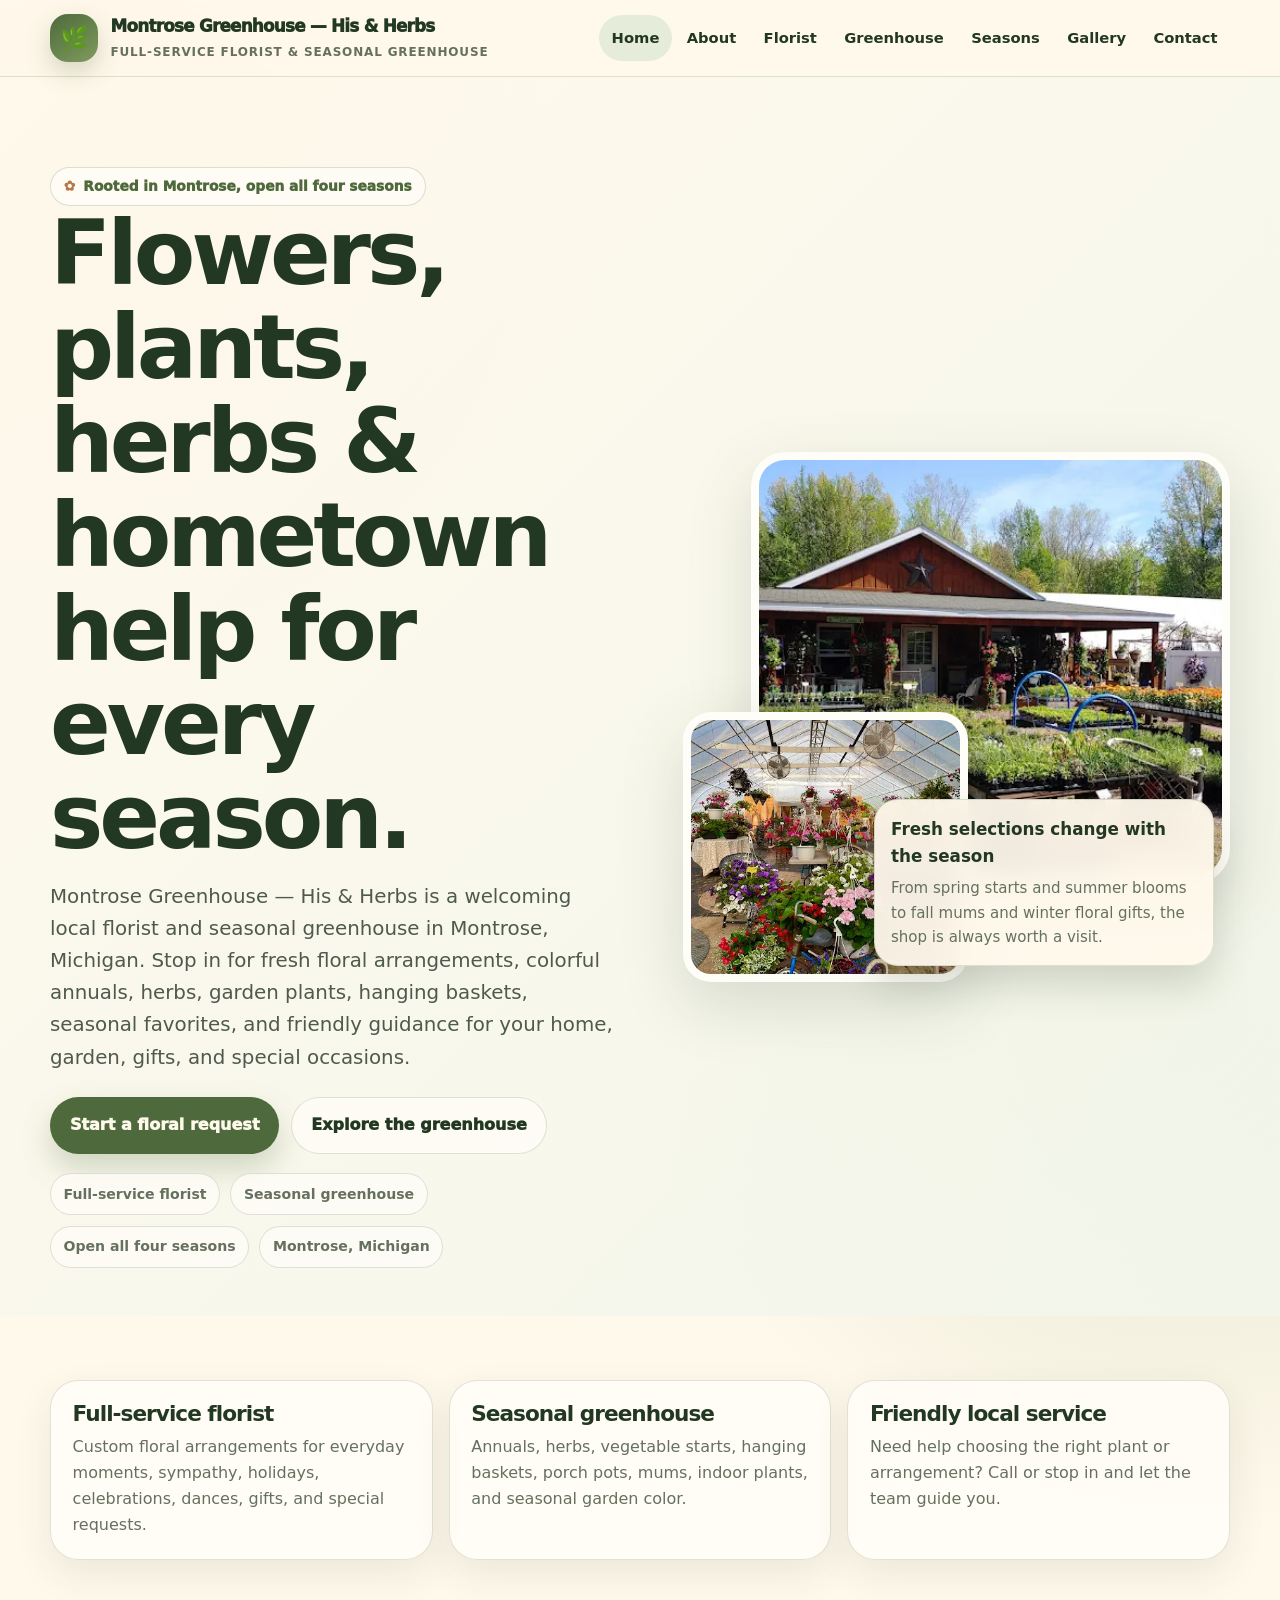
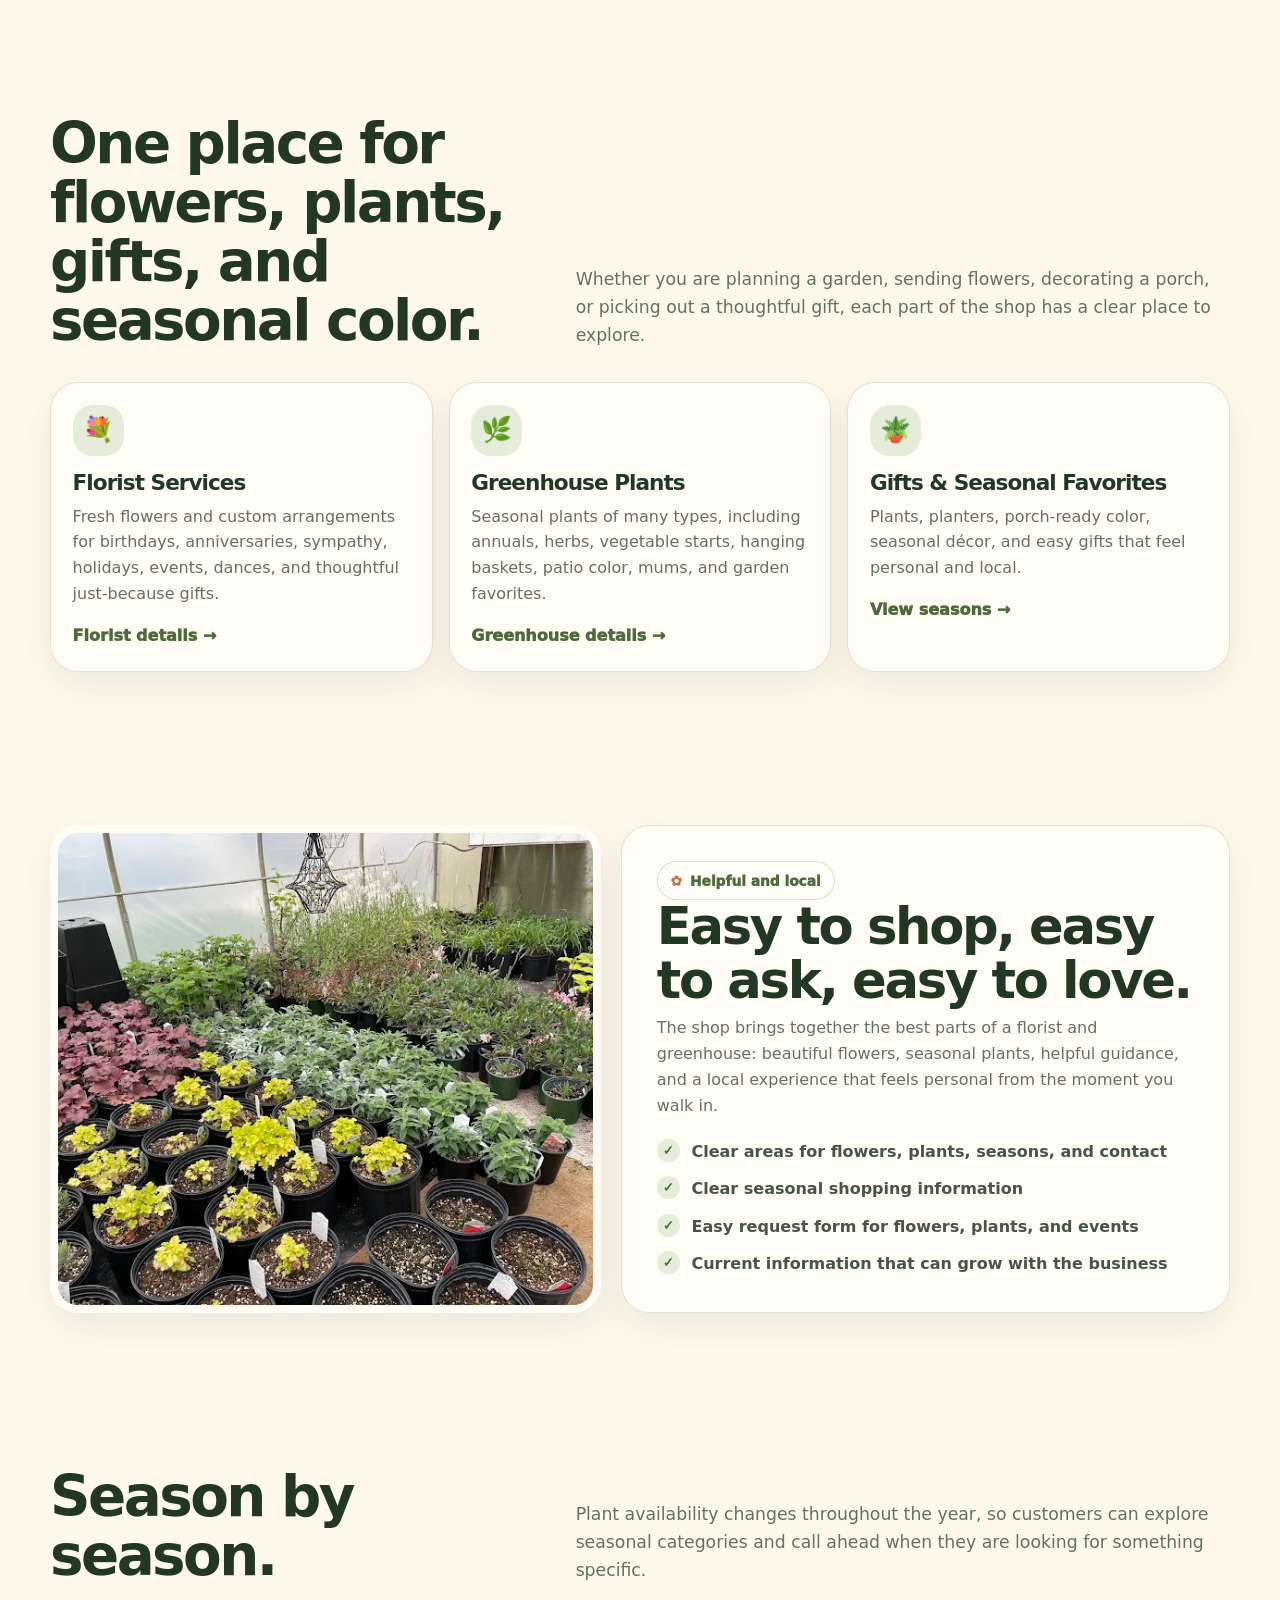
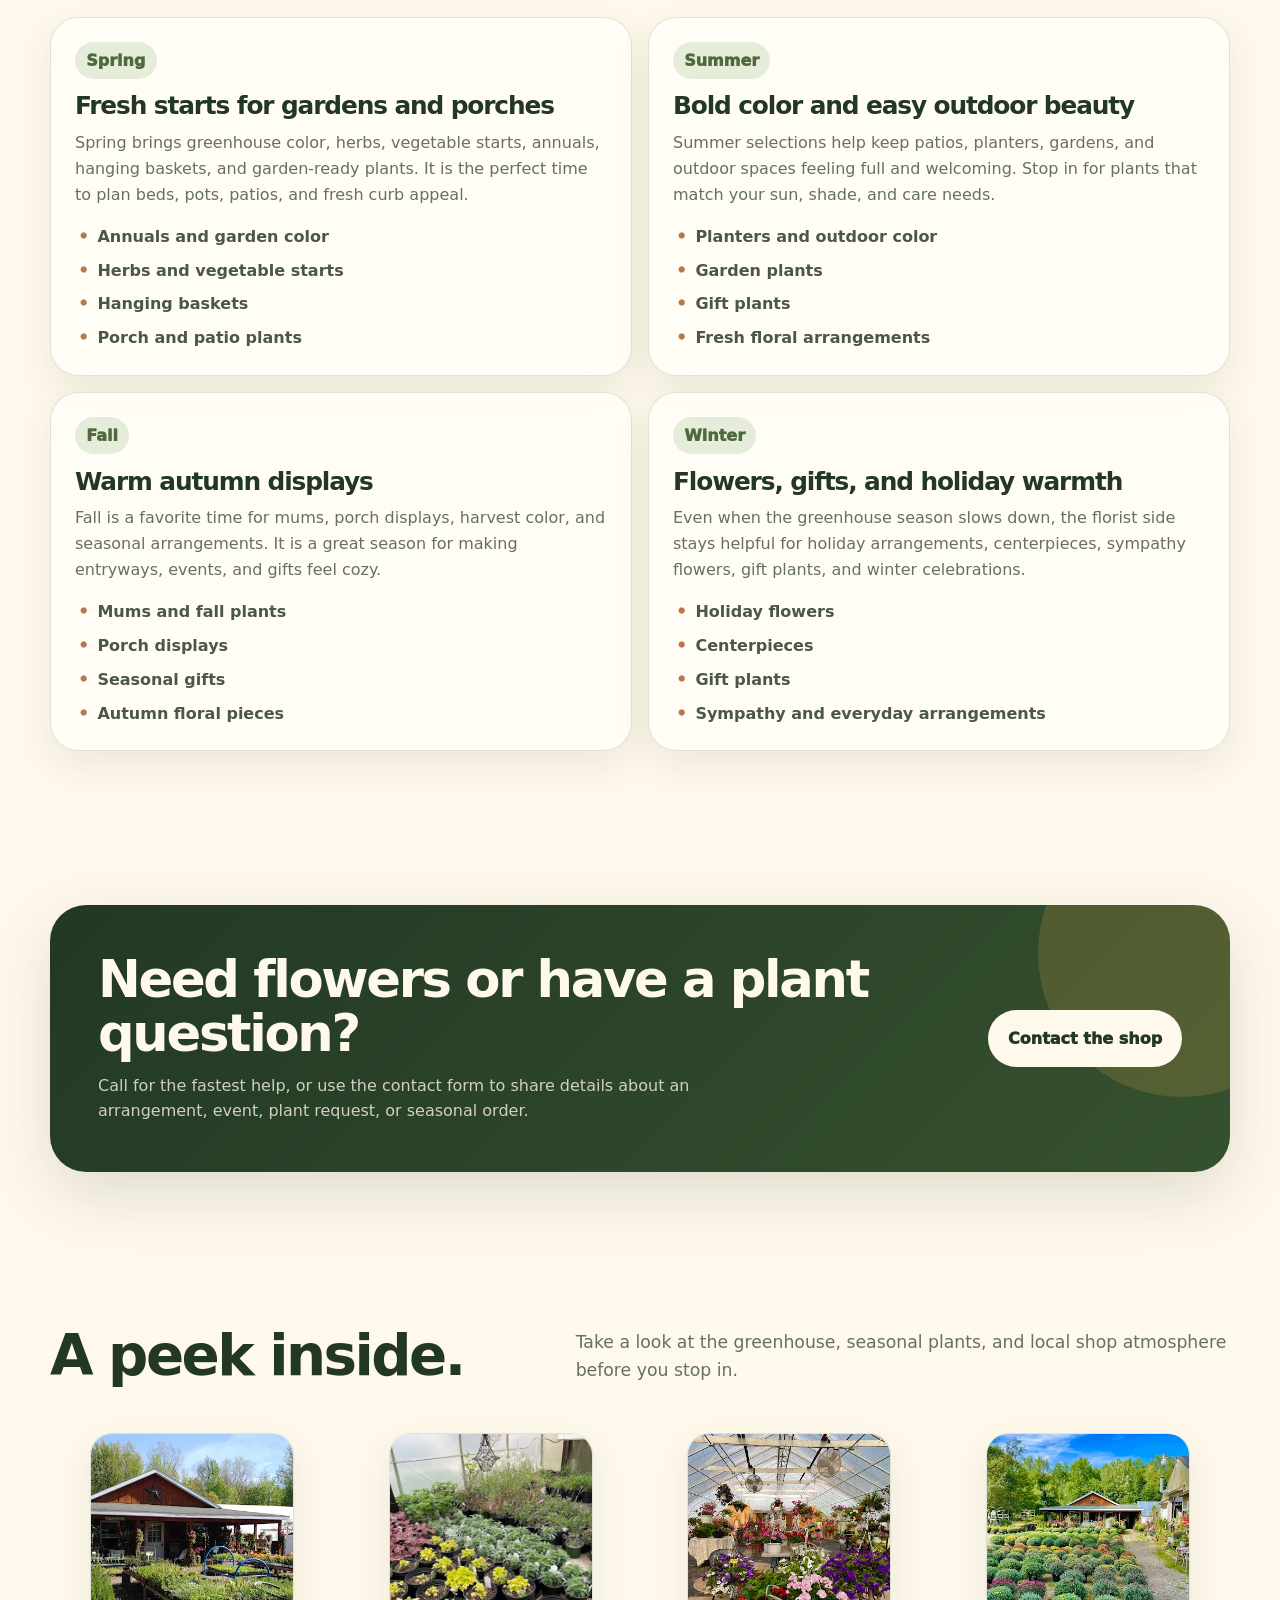
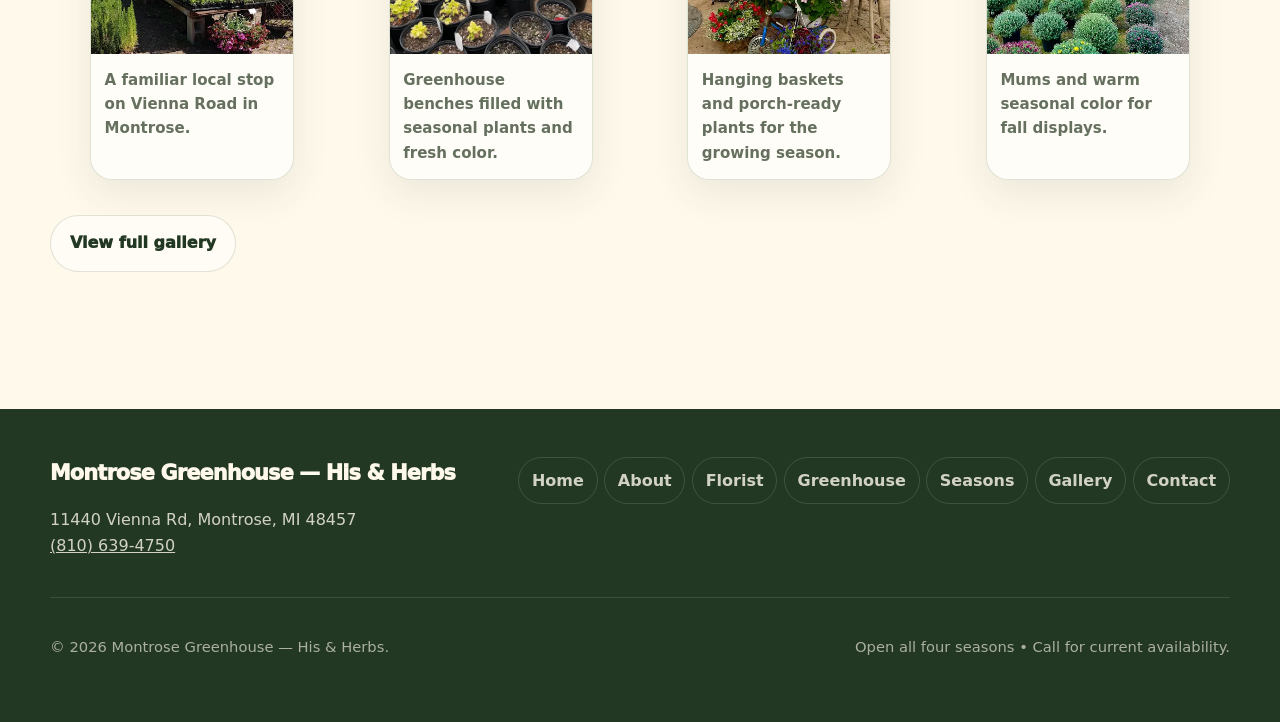
==== commit f07c33bd: "1" ====
--- a/index.html
+++ b/index.html
@@ -3,751 +3,120 @@
 <head>
   <meta charset="utf-8" />
   <meta name="viewport" content="width=device-width, initial-scale=1" />
-  <title>Montrose Greenhouse — His & Herbs | Florist & Seasonal Greenhouse in Montrose, MI</title>
-  <meta name="description" content="Montrose Greenhouse — His & Herbs is a full-service florist and seasonal greenhouse in Montrose, Michigan, open all four seasons with plants, flowers, herbs, and gifts." />
-  <meta name="theme-color" content="#49623b" />
-  <link rel="icon" type="image/svg+xml" href="assets/favicon.svg" />
-  <link rel="manifest" href="site.webmanifest" />
-  <meta property="og:title" content="Montrose Greenhouse — His & Herbs" />
-  <meta property="og:description" content="Full-service florist and seasonal greenhouse in Montrose, MI." />
+  <title>Montrose Greenhouse — His &amp; Herbs | Florist &amp; Seasonal Greenhouse in Montrose, MI</title>
+  <meta name="description" content="A warm, organized website for Montrose Greenhouse — His &amp; Herbs, a full-service florist and seasonal greenhouse in Montrose, Michigan." />
+  <meta name="theme-color" content="#4e6a3c" />
+  <link rel="icon" type="image/svg+xml" href="/assets/favicon.svg" />
+  <link rel="manifest" href="/site.webmanifest" />
+  <meta property="og:title" content="Montrose Greenhouse — His &amp; Herbs | Florist &amp; Seasonal Greenhouse in Montrose, MI" />
+  <meta property="og:description" content="A warm, organized website for Montrose Greenhouse — His &amp; Herbs, a full-service florist and seasonal greenhouse in Montrose, Michigan." />
   <meta property="og:type" content="website" />
-  <meta property="og:image" content="assets/storefront.webp" />
-  <style>
-    :root {
-      --pine: #243b25;
-      --moss: #49623b;
-      --leaf: #7f9b5f;
-      --sage: #e4edda;
-      --soft-sage: #f1f6ed;
-      --cream: #fffaf0;
-      --linen: #f7efe1;
-      --clay: #b9784a;
-      --marigold: #e3aa4f;
-      --rose: #b86675;
-      --soil: #3d2f24;
-      --ink: #263126;
-      --muted: #66715f;
-      --line: rgba(73, 98, 59, .16);
-      --white: #fffdf8;
-      --shadow: 0 20px 60px rgba(36, 59, 37, .14);
-      --soft-shadow: 0 12px 34px rgba(36, 59, 37, .09);
-      --radius: 28px;
-      --small-radius: 18px;
-      --max: 1180px;
-    }
-
-    * { box-sizing: border-box; }
-    html { scroll-behavior: smooth; }
-    body {
-      margin: 0;
-      font-family: ui-sans-serif, system-ui, -apple-system, BlinkMacSystemFont, "Segoe UI", sans-serif;
-      color: var(--ink);
-      line-height: 1.6;
-      background:
-        radial-gradient(circle at top left, rgba(227, 170, 79, .18), transparent 34rem),
-        radial-gradient(circle at 85% 18%, rgba(127, 155, 95, .22), transparent 28rem),
-        var(--cream);
-    }
-    img { display: block; max-width: 100%; }
-    a { color: inherit; }
-    button, input, textarea, select { font: inherit; }
-    .skip-link { position: absolute; left: -999px; top: 1rem; background: var(--pine); color: var(--cream); padding: .75rem 1rem; border-radius: 999px; z-index: 50; }
-    .skip-link:focus { left: 1rem; }
-
-    .site-header {
-      position: sticky;
-      top: 0;
-      z-index: 20;
-      background: rgba(255, 250, 240, .9);
-      border-bottom: 1px solid var(--line);
-      backdrop-filter: blur(18px);
-    }
-    .nav-wrap {
-      width: min(var(--max), calc(100% - 2rem));
-      min-height: 72px;
-      margin: 0 auto;
-      display: flex;
-      align-items: center;
-      justify-content: space-between;
-      gap: 1rem;
-    }
-    .brand { display: flex; align-items: center; gap: .75rem; text-decoration: none; color: var(--pine); min-width: 0; }
-    .brand-mark {
-      flex: 0 0 46px;
-      width: 46px;
-      height: 46px;
-      border-radius: 18px;
-      display: grid;
-      place-items: center;
-      color: var(--cream);
-      background: linear-gradient(145deg, var(--moss), var(--leaf));
-      box-shadow: 0 10px 25px rgba(73, 98, 59, .25);
-      font-size: 1.4rem;
-    }
-    .brand-name { display: block; font-weight: 900; letter-spacing: -.04em; line-height: 1.1; white-space: nowrap; overflow: hidden; text-overflow: ellipsis; max-width: 380px; }
-    .brand small { display: block; margin-top: .15rem; color: var(--muted); font-weight: 750; font-size: .78rem; letter-spacing: .04em; text-transform: uppercase; }
-    .nav-links { display: flex; align-items: center; gap: .2rem; }
-    .nav-links a { text-decoration: none; color: var(--pine); font-weight: 800; font-size: .93rem; padding: .7rem .85rem; border-radius: 999px; }
-    .nav-links a:hover { background: var(--sage); }
-    .menu-btn { display: none; border: 0; background: var(--pine); color: var(--cream); border-radius: 999px; padding: .72rem .95rem; font-weight: 900; cursor: pointer; }
-
-    .btn {
-      display: inline-flex;
-      align-items: center;
-      justify-content: center;
-      gap: .5rem;
-      border-radius: 999px;
-      padding: .88rem 1.18rem;
-      font-weight: 900;
-      text-decoration: none;
-      border: 1px solid transparent;
-      cursor: pointer;
-      transition: transform .18s ease, box-shadow .18s ease, background .18s ease;
-    }
-    .btn:hover { transform: translateY(-2px); }
-    .btn-primary { background: var(--moss); color: var(--cream); box-shadow: 0 14px 30px rgba(73, 98, 59, .24); }
-    .btn-primary:hover { background: var(--pine); }
-    .btn-secondary { background: rgba(255,255,255,.75); color: var(--pine); border-color: var(--line); }
-    .btn-secondary:hover { background: var(--white); box-shadow: var(--soft-shadow); }
-    .btn-wide { width: 100%; }
-
-    .hero { position: relative; overflow: hidden; }
-    .hero::before {
-      content: "";
-      position: absolute;
-      inset: 0;
-      background: linear-gradient(135deg, rgba(255,250,240,.95), rgba(241,246,237,.84));
-      z-index: -2;
-    }
-    .hero::after {
-      content: "";
-      position: absolute;
-      right: -8rem;
-      top: 7rem;
-      width: 26rem;
-      height: 26rem;
-      border-radius: 50%;
-      background: rgba(227,170,79,.16);
-      z-index: -1;
-    }
-    .hero-inner {
-      width: min(var(--max), calc(100% - 2rem));
-      margin: 0 auto;
-      padding: clamp(3rem, 7vw, 6.6rem) 0 3rem;
-      display: grid;
-      grid-template-columns: 1fr .96fr;
-      gap: clamp(2rem, 5vw, 4rem);
-      align-items: center;
-    }
-    .eyebrow {
-      display: inline-flex;
-      width: fit-content;
-      align-items: center;
-      gap: .48rem;
-      padding: .45rem .78rem;
-      border-radius: 999px;
-      border: 1px solid rgba(73, 98, 59, .2);
-      background: rgba(255, 253, 248, .72);
-      color: var(--moss);
-      font-weight: 900;
-      font-size: .86rem;
-      margin: 0 0 1rem;
-    }
-    .eyebrow::before { content: "✿"; color: var(--clay); }
-    h1, h2, h3 { color: var(--pine); line-height: 1.05; margin: 0; letter-spacing: -.045em; }
-    h1 { font-size: clamp(3rem, 7vw, 6rem); max-width: 11ch; }
-    .hero-copy p { color: #4d5a4c; font-size: clamp(1.05rem, 1.55vw, 1.25rem); max-width: 58ch; margin: 1.1rem 0 1.5rem; }
-    .hero-actions { display: flex; flex-wrap: wrap; gap: .75rem; }
-    .trust-row { display: flex; flex-wrap: wrap; gap: .7rem; margin-top: 1.25rem; }
-    .trust-pill { border: 1px solid var(--line); background: rgba(255,255,255,.68); border-radius: 999px; padding: .55rem .78rem; color: var(--muted); font-weight: 800; font-size: .88rem; }
-
-    .hero-media {
-      position: relative;
-      min-height: 540px;
-    }
-    .photo-frame {
-      position: absolute;
-      overflow: hidden;
-      border-radius: 34px;
-      border: 8px solid rgba(255,253,248,.9);
-      background: var(--white);
-      box-shadow: var(--shadow);
-    }
-    .photo-frame img { width: 100%; height: 100%; object-fit: cover; }
-    .photo-one { inset: 0 0 6.2rem 4.2rem; }
-    .photo-two { left: 0; bottom: 0; width: 52%; height: 51%; border-radius: 28px; }
-    .season-note {
-      position: absolute;
-      right: 1rem;
-      bottom: 1rem;
-      width: min(340px, 82%);
-      padding: 1rem;
-      border-radius: 24px;
-      border: 1px solid rgba(73,98,59,.18);
-      background: rgba(255, 250, 240, .92);
-      box-shadow: 0 18px 38px rgba(36,59,37,.18);
-      backdrop-filter: blur(12px);
-    }
-    .season-note strong { display: block; color: var(--pine); font-size: 1.05rem; }
-    .season-note p { margin: .35rem 0 0; color: var(--muted); font-size: .94rem; }
-
-    section { padding: clamp(3.5rem, 7vw, 6rem) 0; }
-    .section-inner { width: min(var(--max), calc(100% - 2rem)); margin: 0 auto; }
-    .section-head {
-      display: grid;
-      grid-template-columns: .85fr 1.15fr;
-      gap: 2rem;
-      align-items: end;
-      margin-bottom: 2rem;
-    }
-    .section-head h2 { font-size: clamp(2.1rem, 4.5vw, 4.1rem); }
-    .section-head p { margin: 0; color: var(--muted); font-size: 1.04rem; }
-
-    .welcome-grid {
-      display: grid;
-      grid-template-columns: .9fr 1.1fr;
-      gap: 1.4rem;
-      align-items: stretch;
-    }
-    .welcome-card, .visit-card, .form-card, .soft-card {
-      border: 1px solid var(--line);
-      background: rgba(255, 253, 248, .86);
-      border-radius: var(--radius);
-      box-shadow: var(--soft-shadow);
-    }
-    .welcome-card { padding: clamp(1.4rem, 3vw, 2.35rem); display: flex; flex-direction: column; justify-content: center; }
-    .welcome-card h2 { font-size: clamp(2rem, 4vw, 3.7rem); }
-    .welcome-card p { color: var(--muted); font-size: 1.08rem; margin: 1rem 0 1.35rem; }
-    .welcome-list { display: grid; gap: .7rem; margin: 0 0 1.35rem; padding: 0; list-style: none; }
-    .welcome-list li { display: flex; gap: .6rem; align-items: flex-start; color: var(--soil); font-weight: 750; }
-    .welcome-list li::before { content: "•"; color: var(--clay); font-size: 1.3rem; line-height: 1; margin-top: .12rem; }
-    .image-card { position: relative; overflow: hidden; border-radius: var(--radius); min-height: 520px; box-shadow: var(--shadow); border: 10px solid rgba(255,253,248,.92); }
-    .image-card img { width: 100%; height: 100%; object-fit: cover; position: absolute; inset: 0; }
-
-    .services { background: linear-gradient(180deg, rgba(247,239,225,.72), rgba(241,246,237,.7)); }
-    .cards { display: grid; grid-template-columns: repeat(4, minmax(0, 1fr)); gap: 1rem; }
-    .service-card {
-      padding: 1.2rem;
-      border-radius: 24px;
-      border: 1px solid var(--line);
-      background: rgba(255,253,248,.88);
-      box-shadow: var(--soft-shadow);
-      min-height: 100%;
-    }
-    .service-icon { width: 52px; height: 52px; display: grid; place-items: center; border-radius: 18px; background: var(--sage); font-size: 1.75rem; margin-bottom: 1rem; }
-    .service-card h3 { font-size: 1.24rem; }
-    .service-card p { margin: .65rem 0 0; color: var(--muted); }
-
-    .season-band { background: var(--pine); color: rgba(255,253,248,.82); position: relative; overflow: hidden; }
-    .season-band::before { content: ""; position: absolute; inset: -8rem auto auto -5rem; width: 24rem; height: 24rem; border-radius: 50%; background: rgba(227,170,79,.12); }
-    .season-band h2 { color: var(--cream); }
-    .season-band .section-head p { color: rgba(255,253,248,.74); }
-    .season-grid { display: grid; grid-template-columns: repeat(4, minmax(0,1fr)); gap: 1rem; position: relative; }
-    .season-card {
-      padding: 1.25rem;
-      border-radius: 24px;
-      background: rgba(255,253,248,.08);
-      border: 1px solid rgba(255,253,248,.14);
-    }
-    .season-card span { display: inline-grid; place-items: center; width: 38px; height: 38px; border-radius: 14px; background: rgba(227,170,79,.16); color: var(--cream); margin-bottom: .85rem; }
-    .season-card h3 { color: var(--cream); font-size: 1.32rem; }
-    .season-card p { color: rgba(255,253,248,.74); margin: .55rem 0 0; }
-
-    .gallery { background: linear-gradient(180deg, var(--cream), var(--linen)); }
-    .gallery-grid { display: grid; grid-template-columns: repeat(12, 1fr); gap: 1rem; }
-    .gallery-item { margin: 0; position: relative; overflow: hidden; min-height: 245px; border-radius: 26px; background: var(--white); box-shadow: var(--soft-shadow); border: 1px solid rgba(73,98,59,.1); }
-    .gallery-item:nth-child(1), .gallery-item:nth-child(6) { grid-column: span 5; min-height: 310px; }
-    .gallery-item:nth-child(2), .gallery-item:nth-child(5) { grid-column: span 4; }
-    .gallery-item:nth-child(3), .gallery-item:nth-child(4) { grid-column: span 3; }
-    .gallery-item img { width: 100%; height: 100%; object-fit: cover; transition: transform .35s ease; }
-    .gallery-item:hover img { transform: scale(1.035); }
-
-    .visit-contact { background: linear-gradient(180deg, #f1f6ed, #fffaf0); }
-    .contact-shell {
-      display: grid;
-      grid-template-columns: .86fr 1.14fr;
-      gap: 1.25rem;
-      align-items: start;
-    }
-    .visit-card { padding: clamp(1.25rem, 3vw, 1.85rem); position: sticky; top: 92px; }
-    .visit-card h2, .form-card h2 { font-size: clamp(1.95rem, 3.2vw, 3.25rem); }
-    .visit-card p, .form-card > p { color: var(--muted); }
-    .contact-list { display: grid; gap: .8rem; margin: 1.15rem 0 1.35rem; }
-    .contact-link {
-      display: flex;
-      gap: .8rem;
-      align-items: flex-start;
-      text-decoration: none;
-      padding: .9rem;
-      border-radius: 20px;
-      background: rgba(241,246,237,.76);
-      border: 1px solid rgba(73,98,59,.12);
-    }
-    .contact-link:hover { background: var(--sage); }
-    .contact-icon { flex: 0 0 42px; height: 42px; border-radius: 16px; display: grid; place-items: center; background: var(--white); color: var(--moss); box-shadow: 0 6px 18px rgba(36,59,37,.08); }
-    .contact-link strong { display: block; color: var(--pine); }
-    .contact-link span { color: var(--muted); }
-    .mini-note { border-left: 4px solid var(--marigold); padding: .9rem 1rem; margin: 0; border-radius: 0 18px 18px 0; background: rgba(227,170,79,.12); color: var(--soil); font-weight: 750; }
-
-    .form-card { padding: clamp(1.25rem, 3vw, 2rem); }
-    form { display: grid; gap: 1rem; margin-top: 1.2rem; }
-    .form-grid { display: grid; grid-template-columns: 1fr 1fr; gap: .9rem; }
-    .form-grid .full { grid-column: 1 / -1; }
-    label { display: block; font-weight: 900; color: var(--pine); font-size: .92rem; margin-bottom: .35rem; }
-    input, select, textarea {
-      width: 100%;
-      border: 1px solid rgba(73, 98, 59, .22);
-      border-radius: 16px;
-      padding: .86rem .95rem;
-      background: #fffefa;
-      color: var(--ink);
-      min-height: 48px;
-    }
-    textarea { min-height: 130px; resize: vertical; }
-    input:focus, select:focus, textarea:focus { outline: 4px solid rgba(127,155,95,.22); border-color: var(--moss); }
-    .soft-panel {
-      padding: 1rem;
-      border-radius: 22px;
-      background: rgba(241,246,237,.76);
-      border: 1px solid rgba(73,98,59,.12);
-    }
-    .details-card {
-      border: 1px solid rgba(73,98,59,.14);
-      border-radius: 22px;
-      overflow: hidden;
-      background: rgba(255,253,248,.72);
-    }
-    .details-card summary {
-      cursor: pointer;
-      list-style: none;
-      padding: 1rem 1.1rem;
-      font-weight: 950;
-      color: var(--pine);
-      display: flex;
-      justify-content: space-between;
-      align-items: center;
-      gap: 1rem;
-    }
-    .details-card summary::-webkit-details-marker { display: none; }
-    .details-card summary::after { content: "+"; width: 30px; height: 30px; display: grid; place-items: center; border-radius: 999px; background: var(--sage); color: var(--pine); }
-    .details-card[open] summary::after { content: "–"; }
-    .details-body { padding: 0 1rem 1rem; }
-    .checkbox-line { display: flex; gap: .75rem; align-items: flex-start; color: var(--muted); font-weight: 750; line-height: 1.45; }
-    .checkbox-line input { width: auto; min-height: auto; margin-top: .26rem; }
-    .hidden { display: none; }
-    .form-helper { color: var(--muted); font-size: .88rem; margin: .35rem 0 0; }
-    .fine-print { color: var(--muted); font-size: .88rem; margin: 0; }
-
-    .site-footer { background: var(--pine); color: rgba(255,253,248,.82); padding: 2rem 0; }
-    .footer-inner { width: min(var(--max), calc(100% - 2rem)); margin: 0 auto; display: flex; justify-content: space-between; gap: 1rem; align-items: center; }
-    .footer-inner strong { color: var(--cream); }
-    .footer-links { display: flex; flex-wrap: wrap; gap: 1rem; }
-    .footer-links a { color: rgba(255,253,248,.82); text-decoration: none; font-weight: 850; }
-    .footer-links a:hover { color: var(--cream); text-decoration: underline; }
-
-    @media (max-width: 980px) {
-      .hero-inner, .welcome-grid, .section-head, .contact-shell { grid-template-columns: 1fr; }
-      .hero-media { min-height: 465px; }
-      .photo-one { inset: 0 0 5rem 2.5rem; }
-      .cards, .season-grid { grid-template-columns: repeat(2, minmax(0, 1fr)); }
-      .gallery-item:nth-child(n) { grid-column: span 6; }
-      .visit-card { position: static; }
-      .brand-name { max-width: 300px; }
-    }
-    @media (max-width: 760px) {
-      .menu-btn { display: inline-flex; }
-      .nav-links { position: absolute; inset: 72px 1rem auto 1rem; display: none; flex-direction: column; align-items: stretch; background: rgba(255, 250, 240, .98); border: 1px solid var(--line); border-radius: 22px; padding: .6rem; box-shadow: var(--shadow); }
-      .nav-links.open { display: flex; }
-      .nav-links a { padding: .85rem 1rem; }
-      .brand small { display: none; }
-      .brand-name { max-width: 210px; }
-      h1 { max-width: 11ch; }
-      .hero-media { min-height: 380px; }
-      .photo-one { inset: 0 0 4.5rem 1.4rem; }
-      .photo-two { width: 58%; }
-      .season-note { right: .5rem; bottom: .5rem; }
-      .cards, .season-grid, .form-grid { grid-template-columns: 1fr; }
-      .form-grid .full { grid-column: auto; }
-      .gallery-grid { grid-template-columns: 1fr; }
-      .gallery-item:nth-child(n) { grid-column: auto; min-height: 235px; }
-      .image-card { min-height: 360px; }
-      .footer-inner { flex-direction: column; align-items: flex-start; }
-    }
-  </style>
+  <meta property="og:image" content="/assets/storefront.webp" />
+  <link rel="stylesheet" href="/assets/styles.css" />
 </head>
 <body>
-  <a class="skip-link" href="#main">Skip to content</a>
-
-  <header class="site-header">
-    <div class="nav-wrap">
-      <a class="brand" href="#top" aria-label="Montrose Greenhouse home">
-        <span class="brand-mark" aria-hidden="true">✿</span>
-        <span><span class="brand-name" data-text="businessName">Montrose Greenhouse — His & Herbs</span><small data-text="tagline">Florist • greenhouse • garden shop</small></span>
-      </a>
-      <button class="menu-btn" aria-expanded="false" aria-controls="navLinks">Menu</button>
-      <nav class="nav-links" id="navLinks" aria-label="Primary navigation">
-        <a href="#about">About</a>
-        <a href="#services">Services</a>
-        <a href="#seasons">Seasons</a>
-        <a href="#gallery">Photos</a>
-        <a href="#contact">Contact</a>
-      </nav>
-    </div>
-  </header>
-
-  <main id="main">
-    <section class="hero" id="top">
-      <div class="hero-inner">
-        <div class="hero-copy">
-          <p class="eyebrow" data-text="announcement">Open all four seasons. Call for current hours and what’s fresh this week.</p>
-          <h1 data-text="heroTitle">A warm little greenhouse for every season.</h1>
-          <p data-text="heroText">Visit Montrose Greenhouse — His & Herbs for fresh floral work, beautiful seasonal plants, herbs, gifts, and friendly help choosing something that feels just right.</p>
-          <div class="hero-actions">
-            <a class="btn btn-primary" data-link="phoneHref" href="tel:+18106394750"><span data-text="primaryButtonText">Call the Greenhouse</span></a>
-            <a class="btn btn-secondary" href="#contact" data-text="secondaryButtonText">Send a Message</a>
-          </div>
-          <div class="trust-row" aria-label="Quick highlights">
-            <span class="trust-pill">Full-service florist</span>
-            <span class="trust-pill">Seasonal greenhouse</span>
-            <span class="trust-pill">Open four seasons</span>
-          </div>
-        </div>
-        <div class="hero-media" aria-hidden="true">
-          <div class="photo-frame photo-one"><img src="assets/greenhouse-mums.webp" alt="" /></div>
-          <div class="photo-frame photo-two"><img src="assets/hanging-baskets.webp" alt="" /></div>
-          <div class="season-note"><strong>Fresh, local, and welcoming.</strong><p>Flowers, herbs, plants, gifts, and garden inspiration right in Montrose.</p></div>
-        </div>
+<a class="skip-link" href="#main">Skip to content</a>
+<header class="site-header">
+  <div class="nav-wrap">
+    <a class="brand" href="/" aria-label="Montrose Greenhouse home">
+      <span class="brand-mark" aria-hidden="true">🌿</span>
+      <span><span class="brand-title" data-text="business.name">Montrose Greenhouse — His & Herbs</span><span class="brand-subtitle" data-text="business.tagline">Full-service florist & seasonal greenhouse</span></span>
+    </a>
+    <button class="menu-btn" type="button" data-menu-button aria-expanded="false" aria-controls="site-nav">Menu</button>
+    <nav class="nav-links" id="site-nav" data-nav-links aria-label="Main navigation"><a href="/" aria-current="page">Home</a>
+<a href="/about/">About</a>
+<a href="/florist/">Florist</a>
+<a href="/greenhouse/">Greenhouse</a>
+<a href="/seasons/">Seasons</a>
+<a href="/gallery/">Gallery</a>
+<a href="/contact/">Contact</a></nav>
+  </div>
+</header>
+<main id="main">
+  <section class="hero">
+    <div class="hero-inner">
+      <div class="hero-copy">
+        <span class="eyebrow" data-text="home.eyebrow">Rooted in Montrose, open all four seasons</span>
+        <h1 data-text="home.headline">Flowers, plants, herbs & hometown help for every season.</h1>
+        <p data-text="home.intro">Montrose Greenhouse — His & Herbs is a welcoming local florist and seasonal greenhouse in Montrose, Michigan. Stop in for fresh floral arrangements, colorful annuals, herbs, garden plants, hanging baskets, seasonal favorites, and friendly guidance for your home, garden, gifts, and special occasions.</p>
+        <div class="hero-actions"><a class="btn btn-primary" href="/contact/">Start a floral request</a><a class="btn btn-secondary" href="/greenhouse/">Explore the greenhouse</a></div>
+        <div class="trust-row"><span class="trust-pill">Full-service florist</span><span class="trust-pill">Seasonal greenhouse</span><span class="trust-pill">Open all four seasons</span><span class="trust-pill">Montrose, Michigan</span></div>
       </div>
-    </section>
-
-    <section id="about">
-      <div class="section-inner welcome-grid">
-        <article class="welcome-card">
-          <p class="eyebrow">Welcome in</p>
-          <h2 data-text="aboutTitle">Local, colorful, and easy to love.</h2>
-          <p data-text="aboutText">Montrose Greenhouse — His & Herbs is a full-service florist and seasonal greenhouse in Montrose, Michigan. Whether you are picking up flowers, planning containers, shopping for herbs, or looking for a gift, the goal is simple: make it feel welcoming, helpful, and beautiful.</p>
-          <ul class="welcome-list">
-            <li>Ask what is fresh, blooming, or available right now.</li>
-            <li>Get help finding flowers or plants for the occasion.</li>
-            <li>Stop in for inspiration, color, and a friendly local feel.</li>
-          </ul>
-          <a class="btn btn-primary" href="#contact">Ask a question</a>
-        </article>
-        <figure class="image-card">
-          <img data-src="aboutImage" src="assets/storefront.webp" alt="Montrose Greenhouse storefront" />
-        </figure>
-      </div>
-    </section>
-
-    <section class="services" id="services">
-      <div class="section-inner">
-        <div class="section-head">
-          <h2 data-text="servicesTitle">How we can help</h2>
-          <p data-text="servicesIntro">Simple ways customers can shop, ask questions, and find what they need without feeling overwhelmed.</p>
-        </div>
-        <div class="cards" data-list="services"></div>
-      </div>
-    </section>
-
-    <section class="season-band" id="seasons">
-      <div class="section-inner">
-        <div class="section-head">
-          <h2 data-text="seasonTitle">Something fresh in every season</h2>
-          <p data-text="seasonIntro">Use this area to show what customers should watch for as the greenhouse changes throughout the year.</p>
-        </div>
-        <div class="season-grid" data-list="seasons"></div>
-      </div>
-    </section>
-
-    <section class="gallery" id="gallery">
-      <div class="section-inner">
-        <div class="section-head">
-          <h2 data-text="galleryTitle">A peek inside</h2>
-          <p data-text="galleryIntro">Photos can be swapped or updated through Pages CMS so the site always feels current.</p>
-        </div>
-        <div class="gallery-grid" data-list="gallery"></div>
-      </div>
-    </section>
-
-    <section class="visit-contact" id="contact">
-      <div class="section-inner contact-shell">
-        <aside class="visit-card">
-          <p class="eyebrow">Visit or call</p>
-          <h2>Come see what’s growing.</h2>
-          <p>Need something today or wondering what is in stock? Calling is the quickest way to check current availability and hours.</p>
-          <div class="contact-list">
-            <a class="contact-link" data-link="phoneHref" href="tel:+18106394750">
-              <span class="contact-icon">☎</span><span><strong>Call</strong><span data-text="phone">(810) 639-4750</span></span>
-            </a>
-            <a class="contact-link" data-link="mapUrl" href="https://www.google.com/maps/search/?api=1&query=11440%20Vienna%20Rd%2C%20Montrose%2C%20MI%2048457" target="_blank" rel="noopener">
-              <span class="contact-icon">⌖</span><span><strong>Address</strong><span data-text="address">11440 Vienna Rd, Montrose, MI 48457</span></span>
-            </a>
-            <a class="contact-link" data-link="facebookUrl" href="https://www.facebook.com/p/Montrose-Greenhouse-100063505872551/" target="_blank" rel="noopener">
-              <span class="contact-icon">f</span><span><strong>Facebook</strong><span>Follow seasonal updates</span></span>
-            </a>
-          </div>
-          <p class="mini-note" data-text="hoursNote">Open all four seasons. Please call for current seasonal hours.</p>
-        </aside>
-
-        <article class="form-card">
-          <p class="eyebrow">Easy inquiry form</p>
-          <h2 data-text="contactTitle">Send a quick message</h2>
-          <p data-text="contactIntro">Ask about flowers, plant availability, seasonal items, or a custom request. A short note is completely fine.</p>
-
-          <form name="contact" id="contact-form" method="POST" action="/thank-you/" data-netlify="true" netlify-honeypot="bot-field">
-            <input type="hidden" name="form-name" value="contact" />
-            <input type="hidden" name="subject" value="New website contact from Montrose Greenhouse — His & Herbs" />
-            <p class="hidden"><label>Do not fill this out: <input name="bot-field" /></label></p>
-
-            <div class="soft-panel">
-              <div class="form-grid">
-                <div>
-                  <label for="fullName">Your name *</label>
-                  <input id="fullName" name="full_name" type="text" autocomplete="name" required />
-                </div>
-                <div>
-                  <label for="requestType">What can we help with? *</label>
-                  <select id="requestType" name="request_type" required>
-                    <option value="General question">General question</option>
-                    <option value="Fresh floral arrangement">Fresh floral arrangement</option>
-                    <option value="Funeral or sympathy flowers">Funeral or sympathy flowers</option>
-                    <option value="Wedding or event flowers">Wedding or event flowers</option>
-                    <option value="Plant availability">Plant availability</option>
-                    <option value="Greenhouse or garden help">Greenhouse or garden help</option>
-                    <option value="Seasonal products">Seasonal products</option>
-                    <option value="Gift or garden shop item">Gift or garden shop item</option>
-                    <option value="Other">Other</option>
-                  </select>
-                </div>
-                <div>
-                  <label for="email">Email *</label>
-                  <input id="email" name="email" type="email" autocomplete="email" required />
-                </div>
-                <div>
-                  <label for="phone">Phone</label>
-                  <input id="phone" name="phone" type="tel" autocomplete="tel" />
-                </div>
-                <div>
-                  <label for="preferredContact">Preferred reply</label>
-                  <select id="preferredContact" name="preferred_contact_method">
-                    <option value="Either">Either is fine</option>
-                    <option value="Phone">Phone</option>
-                    <option value="Email">Email</option>
-                    <option value="Text">Text message</option>
-                  </select>
-                </div>
-                <div>
-                  <label for="dateNeeded">Date needed</label>
-                  <input id="dateNeeded" name="date_needed" type="date" />
-                </div>
-                <div class="full">
-                  <label for="message">Message *</label>
-                  <textarea id="message" name="message" placeholder="Tell us what you are looking for. You can mention colors, occasion, plant names, delivery questions, or anything else helpful." required></textarea>
-                </div>
-              </div>
-            </div>
-
-            <details class="details-card">
-              <summary>Flower, plant, or event details <span class="form-helper">optional</span></summary>
-              <div class="details-body form-grid">
-                <div>
-                  <label for="occasion">Occasion</label>
-                  <input id="occasion" name="occasion" type="text" placeholder="Birthday, sympathy, wedding, holiday, etc." />
-                </div>
-                <div>
-                  <label for="budget">Budget range</label>
-                  <select id="budget" name="budget_range">
-                    <option value="Not sure yet">Not sure yet</option>
-                    <option value="Under $50">Under $50</option>
-                    <option value="$50-$100">$50-$100</option>
-                    <option value="$100-$250">$100-$250</option>
-                    <option value="$250-$500">$250-$500</option>
-                    <option value="$500+">$500+</option>
-                  </select>
-                </div>
-                <div>
-                  <label for="styleColors">Colors or style</label>
-                  <input id="styleColors" name="colors_or_style" type="text" placeholder="Bright, soft, rustic, pinks, purples, etc." />
-                </div>
-                <div>
-                  <label for="city">City</label>
-                  <input id="city" name="city" type="text" autocomplete="address-level2" placeholder="Montrose, Clio, Flushing, etc." />
-                </div>
-              </div>
-            </details>
-
-            <details class="details-card">
-              <summary>Pickup or delivery details <span class="form-helper">optional</span></summary>
-              <div class="details-body form-grid">
-                <div>
-                  <label for="orderPreference">Pickup or delivery?</label>
-                  <select id="orderPreference" name="pickup_or_delivery">
-                    <option value="Not sure yet">Not sure yet</option>
-                    <option value="Pickup">Pickup</option>
-                    <option value="Delivery, if available">Delivery, if available</option>
-                    <option value="Information only">Information only</option>
-                  </select>
-                </div>
-                <div>
-                  <label for="recipientName">Recipient name</label>
-                  <input id="recipientName" name="recipient_name" type="text" autocomplete="off" />
-                </div>
-                <div class="full">
-                  <label for="deliveryAddress">Delivery address</label>
-                  <input id="deliveryAddress" name="delivery_address" type="text" autocomplete="street-address" placeholder="Street address, city, and helpful delivery notes" />
-                </div>
-              </div>
-            </details>
-
-            <div class="soft-panel">
-              <label class="checkbox-line" for="customerList">
-                <input id="customerList" name="add_to_customer_contact_list" type="checkbox" value="Yes" />
-                <span>Add me to the customer contact list for seasonal reminders, greenhouse updates, or follow-up information.</span>
-              </label>
-              <label class="checkbox-line" for="consent">
-                <input id="consent" name="contact_permission" type="checkbox" value="Yes" required />
-                <span>I agree that Montrose Greenhouse — His & Herbs may contact me about this request by phone, text, or email. *</span>
-              </label>
-            </div>
-
-            <button class="btn btn-primary btn-wide" type="submit">Send Message</button>
-            <p class="fine-print">This does not finalize an order. The greenhouse will follow up to confirm availability, pricing, timing, pickup, or delivery details.</p>
-          </form>
-        </article>
-      </div>
-    </section>
-  </main>
-
-  <footer class="site-footer">
-    <div class="footer-inner">
-      <div><strong data-text="businessName">Montrose Greenhouse — His & Herbs</strong><br><span data-text="footerText">Fresh flowers, seasonal plants, herbs, gifts, and greenhouse inspiration in Montrose, Michigan.</span></div>
-      <div class="footer-links">
-        <a data-link="phoneHref" href="tel:+18106394750">Call</a>
-        <a data-link="mapUrl" href="https://www.google.com/maps/search/?api=1&query=11440%20Vienna%20Rd%2C%20Montrose%2C%20MI%2048457" target="_blank" rel="noopener">Directions</a>
-        <a data-link="facebookUrl" href="https://www.facebook.com/p/Montrose-Greenhouse-100063505872551/" target="_blank" rel="noopener">Facebook</a>
+      <div class="hero-media" aria-label="Greenhouse photos">
+        <div class="photo-frame photo-one"><img src="/assets/storefront.webp" alt="Montrose Greenhouse storefront"></div>
+        <div class="photo-frame photo-two"><img src="/assets/hanging-baskets.webp" alt="Hanging baskets in the greenhouse"></div>
+        <div class="season-note"><strong data-text="home.seasonNoteTitle">Fresh selections change with the season</strong><p data-text="home.seasonNoteText">From spring starts and summer blooms to fall mums and winter floral gifts, the shop is always worth a visit.</p></div>
       </div>
     </div>
-  </footer>
-
-  <script>
-    const fallbackData = {
-      businessName: "Montrose Greenhouse — His & Herbs",
-      tagline: "Florist • greenhouse • garden shop",
-      heroTitle: "A warm little greenhouse for every season.",
-      heroText: "Visit Montrose Greenhouse — His & Herbs for fresh floral work, beautiful seasonal plants, herbs, gifts, and friendly help choosing something that feels just right.",
-      announcement: "Open all four seasons. Call for current hours and what’s fresh this week.",
-      primaryButtonText: "Call the Greenhouse",
-      secondaryButtonText: "Send a Message",
-      phone: "(810) 639-4750",
-      phoneHref: "tel:+18106394750",
-      address: "11440 Vienna Rd, Montrose, MI 48457",
-      mapUrl: "https://www.google.com/maps/search/?api=1&query=11440%20Vienna%20Rd%2C%20Montrose%2C%20MI%2048457",
-      hoursNote: "Open all four seasons. Please call for current seasonal hours.",
-      facebookUrl: "https://www.facebook.com/p/Montrose-Greenhouse-100063505872551/",
-      aboutTitle: "Local, colorful, and easy to love.",
-      aboutText: "Montrose Greenhouse — His & Herbs is a full-service florist and seasonal greenhouse in Montrose, Michigan. Whether you are picking up flowers, planning containers, shopping for herbs, or looking for a gift, the goal is simple: make it feel welcoming, helpful, and beautiful.",
-      aboutImage: "assets/storefront.webp",
-      servicesTitle: "How we can help",
-      servicesIntro: "Simple ways customers can shop, ask questions, and find what they need without feeling overwhelmed.",
-      services: [
-        {icon:"💐", title:"Fresh Flowers", text:"Arrangements for birthdays, sympathy, holidays, celebrations, everyday kindness, and special requests."},
-        {icon:"🌿", title:"Seasonal Greenhouse", text:"Annuals, perennials, herbs, garden starts, hanging baskets, mums, and rotating seasonal favorites."},
-        {icon:"🪴", title:"Garden Guidance", text:"Friendly help with plant choices, porch pots, color combinations, containers, and what fits your space."},
-        {icon:"🎁", title:"Gifts & Finds", text:"Garden shop items, seeds, bulbs, planters, and thoughtful little extras for plant lovers."}
-      ],
-      seasonTitle: "Something fresh in every season",
-      seasonIntro: "Use this area to show what customers should watch for as the greenhouse changes throughout the year.",
-      seasons: [
-        {title:"Spring", text:"Bedding plants, herbs, hanging baskets, vegetable starts, porch pots, and early garden color."},
-        {title:"Summer", text:"Bright blooms, pollinator-friendly plants, container refreshes, perennials, and garden staples."},
-        {title:"Fall", text:"Mums, autumn color, seasonal containers, pumpkins and gourds when available, and cozy accents."},
-        {title:"Winter", text:"Holiday greens, floral arrangements, gifts, indoor inspiration, bulbs, and seasonal displays."}
-      ],
-      galleryTitle: "A peek inside",
-      galleryIntro: "Photos can be swapped or updated through Pages CMS so the site always feels current.",
-      gallery: [
-        {image:"assets/greenhouse-mums.webp", alt:"Rows of colorful mums outside Montrose Greenhouse"},
-        {image:"assets/inside-greenhouse-plants.webp", alt:"Greenhouse tables filled with potted plants and herbs"},
-        {image:"assets/hanging-baskets.webp", alt:"Hanging flower baskets and colorful greenhouse displays"},
-        {image:"assets/garden-shop.webp", alt:"Garden shop shelves with seeds, bulbs, and supplies"},
-        {image:"assets/strawberry-starts.webp", alt:"Strawberry plants in trays"},
-        {image:"assets/outdoor-plant-tables.webp", alt:"Outdoor plant tables and greenhouse displays"}
-      ],
-      contactTitle: "Send a quick message",
-      contactIntro: "Ask about flowers, plant availability, seasonal items, or a custom request. A short note is completely fine.",
-      footerText: "Fresh flowers, seasonal plants, herbs, gifts, and greenhouse inspiration in Montrose, Michigan."
-    };
-
-    const menuButton = document.querySelector('.menu-btn');
-    const navLinks = document.getElementById('navLinks');
-    menuButton.addEventListener('click', () => {
-      const isOpen = navLinks.classList.toggle('open');
-      menuButton.setAttribute('aria-expanded', isOpen ? 'true' : 'false');
-    });
-    navLinks.querySelectorAll('a').forEach(link => link.addEventListener('click', () => {
-      navLinks.classList.remove('open');
-      menuButton.setAttribute('aria-expanded', 'false');
-    }));
-
-    function applyData(data) {
-      const merged = { ...fallbackData, ...data };
-      document.querySelectorAll('[data-text]').forEach(el => {
-        const key = el.dataset.text;
-        if (merged[key]) el.textContent = merged[key];
-      });
-      document.querySelectorAll('[data-link]').forEach(el => {
-        const key = el.dataset.link;
-        if (merged[key]) el.setAttribute('href', merged[key]);
-      });
-      document.querySelectorAll('[data-src]').forEach(el => {
-        const key = el.dataset.src;
-        if (merged[key]) el.setAttribute('src', merged[key]);
-      });
-      document.title = `${merged.businessName} | Florist & Seasonal Greenhouse in Montrose, MI`;
-      const metaDescription = document.querySelector('meta[name="description"]');
-      if (metaDescription && merged.heroText) metaDescription.setAttribute('content', merged.heroText.slice(0, 158));
-      renderServices(merged.services || []);
-      renderSeasons(merged.seasons || []);
-      renderGallery(merged.gallery || []);
-    }
-    function renderServices(items) {
-      const wrap = document.querySelector('[data-list="services"]');
-      wrap.innerHTML = items.map(item => `
-        <article class="service-card">
-          <div class="service-icon" aria-hidden="true">${escapeHtml(item.icon || '🌿')}</div>
-          <h3>${escapeHtml(item.title || '')}</h3>
-          <p>${escapeHtml(item.text || '')}</p>
-        </article>
-      `).join('');
-    }
-    function renderSeasons(items) {
-      const wrap = document.querySelector('[data-list="seasons"]');
-      const icons = ['🌱', '☀️', '🍂', '✨'];
-      wrap.innerHTML = items.map((item, index) => `
-        <article class="season-card">
-          <span aria-hidden="true">${icons[index] || '✿'}</span>
-          <h3>${escapeHtml(item.title || '')}</h3>
-          <p>${escapeHtml(item.text || '')}</p>
-        </article>
-      `).join('');
-    }
-    function renderGallery(items) {
-      const wrap = document.querySelector('[data-list="gallery"]');
-      wrap.innerHTML = items.map(item => `
-        <figure class="gallery-item">
-          <img src="${escapeAttribute(item.image || 'assets/storefront.webp')}" alt="${escapeAttribute(item.alt || 'Greenhouse photo')}" loading="lazy">
-        </figure>
-      `).join('');
-    }
-    function escapeHtml(value) {
-      return String(value).replace(/[&<>'"]/g, char => ({'&':'&amp;','<':'&lt;','>':'&gt;',"'":'&#39;','"':'&quot;'}[char]));
-    }
-    function escapeAttribute(value) { return escapeHtml(value).replace(/`/g, '&#96;'); }
-
-    fetch('content/site.json', { cache: 'no-store' })
-      .then(response => response.ok ? response.json() : fallbackData)
-      .then(applyData)
-      .catch(() => applyData(fallbackData));
-  </script>
-</body>
-</html>
+  </section>
+  <section class="section tight">
+    <div class="container card-grid" data-render="introCards">
+      <article class="card"><h3>Full-service florist</h3><p>Custom floral arrangements for everyday moments, sympathy, holidays, celebrations, dances, gifts, and special requests.</p></article><article class="card"><h3>Seasonal greenhouse</h3><p>Annuals, herbs, vegetable starts, hanging baskets, porch pots, mums, indoor plants, and seasonal garden color.</p></article><article class="card"><h3>Friendly local service</h3><p>Need help choosing the right plant or arrangement? Call or stop in and let the team guide you.</p></article>
+    </div>
+  </section>
+  <section class="section">
+    <div class="container">
+      <div class="section-head"><h2>One place for flowers, plants, gifts, and seasonal color.</h2><p>Whether you are planning a garden, sending flowers, decorating a porch, or picking out a thoughtful gift, each part of the shop has a clear place to explore.</p></div>
+      <div class="card-grid" data-render="services"><article class="card"><div class="icon">💐</div><h3>Florist Services</h3><p>Fresh flowers and custom arrangements for birthdays, anniversaries, sympathy, holidays, events, dances, and thoughtful just-because gifts.</p><a class="more" href="/florist/">Florist details →</a></article><article class="card"><div class="icon">🌿</div><h3>Greenhouse Plants</h3><p>Seasonal plants of many types, including annuals, herbs, vegetable starts, hanging baskets, patio color, mums, and garden favorites.</p><a class="more" href="/greenhouse/">Greenhouse details →</a></article><article class="card"><div class="icon">🪴</div><h3>Gifts & Seasonal Favorites</h3><p>Plants, planters, porch-ready color, seasonal décor, and easy gifts that feel personal and local.</p><a class="more" href="/seasons/">View seasons →</a></article></div>
+    </div>
+  </section>
+  <section class="section tight">
+    <div class="container feature-grid">
+      <div class="feature-image"><img src="/assets/inside-greenhouse-plants.webp" alt="Greenhouse benches filled with plants" loading="lazy"></div>
+      <div class="info-panel">
+        <span class="eyebrow">Helpful and local</span>
+        <h2>Easy to shop, easy to ask, easy to love.</h2>
+        <p>The shop brings together the best parts of a florist and greenhouse: beautiful flowers, seasonal plants, helpful guidance, and a local experience that feels personal from the moment you walk in.</p>
+        <ul class="info-list">
+          <li>Clear areas for flowers, plants, seasons, and contact</li>
+          <li>Clear seasonal shopping information</li>
+          <li>Easy request form for flowers, plants, and events</li>
+          <li>Current information that can grow with the business</li>
+        </ul>
+      </div>
+    </div>
+  </section>
+  <section class="section">
+    <div class="container">
+      <div class="section-head"><h2>Season by season.</h2><p>Plant availability changes throughout the year, so customers can explore seasonal categories and call ahead when they are looking for something specific.</p></div>
+      <div class="season-grid" data-render="seasonCards"><article class="season-card" data-season="Spring"><h3>Fresh starts for gardens and porches</h3><p>Spring brings greenhouse color, herbs, vegetable starts, annuals, hanging baskets, and garden-ready plants. It is the perfect time to plan beds, pots, patios, and fresh curb appeal.</p><ul><li>Annuals and garden color</li><li>Herbs and vegetable starts</li><li>Hanging baskets</li><li>Porch and patio plants</li></ul></article><article class="season-card" data-season="Summer"><h3>Bold color and easy outdoor beauty</h3><p>Summer selections help keep patios, planters, gardens, and outdoor spaces feeling full and welcoming. Stop in for plants that match your sun, shade, and care needs.</p><ul><li>Planters and outdoor color</li><li>Garden plants</li><li>Gift plants</li><li>Fresh floral arrangements</li></ul></article><article class="season-card" data-season="Fall"><h3>Warm autumn displays</h3><p>Fall is a favorite time for mums, porch displays, harvest color, and seasonal arrangements. It is a great season for making entryways, events, and gifts feel cozy.</p><ul><li>Mums and fall plants</li><li>Porch displays</li><li>Seasonal gifts</li><li>Autumn floral pieces</li></ul></article><article class="season-card" data-season="Winter"><h3>Flowers, gifts, and holiday warmth</h3><p>Even when the greenhouse season slows down, the florist side stays helpful for holiday arrangements, centerpieces, sympathy flowers, gift plants, and winter celebrations.</p><ul><li>Holiday flowers</li><li>Centerpieces</li><li>Gift plants</li><li>Sympathy and everyday arrangements</li></ul></article></div>
+    </div>
+  </section>
+  <section class="section tight">
+    <div class="container band">
+      <div><h2>Need flowers or have a plant question?</h2><p>Call for the fastest help, or use the contact form to share details about an arrangement, event, plant request, or seasonal order.</p></div>
+      <a class="btn" href="/contact/">Contact the shop</a>
+    </div>
+  </section>
+  <section class="section">
+    <div class="container">
+      <div class="section-head"><h2>A peek inside.</h2><p>Take a look at the greenhouse, seasonal plants, and local shop atmosphere before you stop in.</p></div>
+      <div class="gallery-grid" data-render="galleryPreview"><figure class="gallery-card"><img src="/assets/storefront.webp" alt="Montrose Greenhouse storefront" loading="lazy"><figcaption>A familiar local stop on Vienna Road in Montrose.</figcaption></figure><figure class="gallery-card"><img src="/assets/inside-greenhouse-plants.webp" alt="Greenhouse benches filled with plants" loading="lazy"><figcaption>Greenhouse benches filled with seasonal plants and fresh color.</figcaption></figure><figure class="gallery-card"><img src="/assets/hanging-baskets.webp" alt="Hanging baskets inside greenhouse" loading="lazy"><figcaption>Hanging baskets and porch-ready plants for the growing season.</figcaption></figure><figure class="gallery-card"><img src="/assets/greenhouse-mums.webp" alt="Fall mums outside the greenhouse" loading="lazy"><figcaption>Mums and warm seasonal color for fall displays.</figcaption></figure></div>
+      <p style="margin-top:1.2rem"><a class="btn btn-secondary" href="/gallery/">View full gallery</a></p>
+    </div>
+  </section>
+</main>
+<footer class="site-footer">
+  <div class="container">
+    <div class="footer-grid">
+      <div>
+        <div class="footer-brand" data-text="business.name">Montrose Greenhouse — His & Herbs</div>
+        <p><span data-text="business.address">11440 Vienna Rd, Montrose, MI 48457</span><br><a data-href="business.phoneHref" href="tel:+18106394750" data-text="business.phone">(810) 639-4750</a></p>
+      </div>
+      <nav class="footer-links" aria-label="Footer navigation"><a href="/">Home</a>
+<a href="/about/">About</a>
+<a href="/florist/">Florist</a>
+<a href="/greenhouse/">Greenhouse</a>
+<a href="/seasons/">Seasons</a>
+<a href="/gallery/">Gallery</a>
+<a href="/contact/">Contact</a></nav>
+    </div>
+    <div class="footer-small">
+      <p>© <span id="year">2026</span> Montrose Greenhouse — His & Herbs.</p>
+      <p>Open all four seasons • Call for current availability.</p>
+    </div>
+  </div>
+</footer>
+<script>document.getElementById('year').textContent = new Date().getFullYear();</script>
+<script src="/assets/site.js"></script>
+</body></html>
--- a/assets/styles.css
+++ b/assets/styles.css
@@ -0,0 +1,21 @@
+
+:root {
+  --pine:#223823; --moss:#4e6a3c; --leaf:#7f9b5d; --sage:#e5edda; --sage-2:#f1f6ec;
+  --cream:#fff9ec; --linen:#f7eddd; --clay:#b9784a; --gold:#e2a947; --rose:#b66b79;
+  --soil:#3b2c22; --ink:#263126; --muted:#65715e; --white:#fffdf8; --line:rgba(78,106,60,.18);
+  --shadow:0 22px 65px rgba(34,56,35,.15); --soft-shadow:0 14px 38px rgba(34,56,35,.09);
+  --radius:28px; --radius-sm:18px; --max:1180px;
+}
+*{box-sizing:border-box} html{scroll-behavior:smooth} body{margin:0;font-family:ui-sans-serif,system-ui,-apple-system,BlinkMacSystemFont,"Segoe UI",sans-serif;color:var(--ink);line-height:1.62;background:radial-gradient(circle at 8% 4%,rgba(226,169,71,.18),transparent 32rem),radial-gradient(circle at 92% 18%,rgba(127,155,93,.22),transparent 34rem),var(--cream)}
+img{max-width:100%;display:block} a{color:inherit} button,input,textarea,select{font:inherit}.skip-link{position:absolute;left:-999px;top:1rem;background:var(--pine);color:var(--cream);padding:.75rem 1rem;border-radius:999px;z-index:99}.skip-link:focus{left:1rem}
+.site-header{position:sticky;top:0;z-index:50;background:rgba(255,249,236,.92);border-bottom:1px solid var(--line);backdrop-filter:blur(16px)}.nav-wrap{width:min(var(--max),calc(100% - 2rem));min-height:76px;margin:0 auto;display:flex;align-items:center;justify-content:space-between;gap:1rem}.brand{display:flex;align-items:center;gap:.78rem;text-decoration:none;color:var(--pine);min-width:0}.brand-mark{width:48px;height:48px;flex:0 0 48px;border-radius:18px;display:grid;place-items:center;background:linear-gradient(145deg,var(--moss),var(--leaf));color:var(--cream);font-size:1.45rem;box-shadow:0 10px 24px rgba(78,106,60,.24)}.brand-title{font-weight:950;letter-spacing:-.045em;line-height:1.04;font-size:1.05rem;white-space:nowrap;overflow:hidden;text-overflow:ellipsis;max-width:390px}.brand-subtitle{display:block;color:var(--muted);font-weight:850;font-size:.75rem;text-transform:uppercase;letter-spacing:.07em;margin-top:.16rem}.nav-links{display:flex;align-items:center;gap:.15rem}.nav-links a{text-decoration:none;color:var(--pine);font-weight:850;font-size:.92rem;padding:.72rem .78rem;border-radius:999px}.nav-links a:hover,.nav-links a[aria-current="page"]{background:var(--sage);color:var(--pine)}.menu-btn{display:none;border:0;border-radius:999px;background:var(--pine);color:var(--cream);font-weight:900;padding:.75rem 1rem;cursor:pointer}
+main{min-height:60vh}.container{width:min(var(--max),calc(100% - 2rem));margin:0 auto}.section{padding:clamp(3.5rem,7vw,6.3rem) 0}.section.tight{padding:clamp(2.2rem,5vw,4rem) 0}.section-head{display:grid;grid-template-columns:.86fr 1.14fr;gap:2rem;align-items:end;margin-bottom:2rem}.section-head h2,.page-hero h1,.hero h1,h1,h2,h3{color:var(--pine);line-height:1.05;margin:0;letter-spacing:-.045em}.section-head h2{font-size:clamp(2.15rem,4.4vw,4rem)}.section-head p{margin:0;color:var(--muted);font-size:1.08rem}.eyebrow{display:inline-flex;width:fit-content;align-items:center;gap:.5rem;padding:.46rem .8rem;border:1px solid rgba(78,106,60,.2);border-radius:999px;background:rgba(255,253,248,.75);color:var(--moss);font-weight:950;font-size:.86rem}.eyebrow::before{content:"✿";color:var(--clay)}.muted{color:var(--muted)}
+.btn{display:inline-flex;align-items:center;justify-content:center;gap:.5rem;border-radius:999px;padding:.9rem 1.18rem;font-weight:950;text-decoration:none;border:1px solid transparent;cursor:pointer;transition:transform .18s ease,box-shadow .18s ease,background .18s ease}.btn:hover{transform:translateY(-2px)}.btn-primary{background:var(--moss);color:var(--cream);box-shadow:0 14px 30px rgba(78,106,60,.25)}.btn-primary:hover{background:var(--pine)}.btn-secondary{background:rgba(255,253,248,.78);color:var(--pine);border-color:var(--line)}.btn-secondary:hover{background:var(--white);box-shadow:var(--soft-shadow)}.btn-wide{width:100%}
+.hero{position:relative;overflow:hidden;background:linear-gradient(135deg,rgba(255,249,236,.93),rgba(241,246,236,.84))}.hero-inner{width:min(var(--max),calc(100% - 2rem));margin:0 auto;padding:clamp(3rem,7vw,6.4rem) 0 3rem;display:grid;grid-template-columns:1fr .96fr;gap:clamp(2rem,5vw,4rem);align-items:center}.hero h1{font-size:clamp(3rem,7vw,5.9rem);max-width:11.2ch}.hero-copy p{font-size:clamp(1.05rem,1.55vw,1.25rem);color:#4e5a4d;max-width:59ch;margin:1.05rem 0 1.45rem}.hero-actions,.mini-actions{display:flex;flex-wrap:wrap;gap:.75rem}.trust-row{display:flex;flex-wrap:wrap;gap:.65rem;margin-top:1.2rem}.trust-pill{border:1px solid var(--line);background:rgba(255,253,248,.74);border-radius:999px;padding:.55rem .78rem;color:var(--muted);font-weight:850;font-size:.88rem}.hero-media{position:relative;min-height:530px}.photo-frame{position:absolute;overflow:hidden;border-radius:34px;border:8px solid rgba(255,253,248,.9);background:var(--white);box-shadow:var(--shadow)}.photo-frame img{width:100%;height:100%;object-fit:cover}.photo-one{inset:0 0 6.2rem 4.2rem}.photo-two{left:0;bottom:0;width:52%;height:51%;border-radius:28px}.season-note{position:absolute;right:1rem;bottom:1rem;width:min(340px,82%);padding:1rem;border-radius:24px;border:1px solid rgba(78,106,60,.18);background:rgba(255,249,236,.94);box-shadow:0 18px 38px rgba(34,56,35,.18);backdrop-filter:blur(12px)}.season-note strong{display:block;color:var(--pine);font-size:1.05rem}.season-note p{margin:.35rem 0 0;color:var(--muted);font-size:.94rem}
+.page-hero{padding:clamp(3.2rem,7vw,6.2rem) 0;background:linear-gradient(135deg,rgba(255,249,236,.96),rgba(229,237,218,.72));border-bottom:1px solid var(--line)}.page-hero-grid{display:grid;grid-template-columns:1.02fr .72fr;gap:2rem;align-items:center}.page-hero h1{font-size:clamp(2.7rem,6vw,5.25rem);margin-top:.8rem}.page-hero p{color:#4d5a4d;font-size:clamp(1.05rem,1.6vw,1.23rem);max-width:62ch;margin:1rem 0 0}.page-hero-img{border-radius:var(--radius);overflow:hidden;border:8px solid rgba(255,253,248,.86);box-shadow:var(--shadow);height:360px}.page-hero-img img{width:100%;height:100%;object-fit:cover}.breadcrumb{display:flex;gap:.45rem;align-items:center;color:var(--muted);font-weight:800;font-size:.9rem;margin-bottom:.65rem}.breadcrumb a{text-decoration:none}.breadcrumb a:hover{text-decoration:underline}
+.card-grid{display:grid;grid-template-columns:repeat(3,1fr);gap:1rem}.card,.soft-card,.info-panel,.form-card,.visit-card{border:1px solid var(--line);background:rgba(255,253,248,.88);border-radius:var(--radius);box-shadow:var(--soft-shadow)}.card{padding:1.35rem}.card .icon{width:3.2rem;height:3.2rem;display:grid;place-items:center;border-radius:20px;background:var(--sage);font-size:1.55rem;margin-bottom:1rem}.card h3,.soft-card h3{font-size:1.35rem;margin-bottom:.55rem}.card p,.soft-card p,.info-panel p{color:var(--muted);margin:.45rem 0 0}.card a.more{display:inline-flex;margin-top:1rem;text-decoration:none;color:var(--moss);font-weight:950}.card a.more:hover{text-decoration:underline}.feature-grid{display:grid;grid-template-columns:.95fr 1.05fr;gap:1.2rem;align-items:stretch}.feature-image{overflow:hidden;border-radius:var(--radius);border:8px solid rgba(255,253,248,.84);box-shadow:var(--soft-shadow);min-height:420px}.feature-image img{width:100%;height:100%;object-fit:cover}.info-panel{padding:clamp(1.4rem,3vw,2.2rem)}.info-panel h2{font-size:clamp(2rem,4vw,3.65rem)}.info-list{list-style:none;margin:1.25rem 0 0;padding:0;display:grid;gap:.72rem}.info-list li{display:flex;gap:.72rem;align-items:flex-start;color:#485544;font-weight:800}.info-list li::before{content:"✓";display:grid;place-items:center;flex:0 0 1.45rem;width:1.45rem;height:1.45rem;border-radius:999px;background:var(--sage);color:var(--moss);font-weight:950;font-size:.82rem}.band{background:linear-gradient(135deg,var(--pine),#36512f);color:var(--cream);border-radius:calc(var(--radius) + 8px);padding:clamp(1.5rem,4vw,3rem);display:grid;grid-template-columns:1fr auto;gap:1.5rem;align-items:center;box-shadow:var(--shadow);overflow:hidden;position:relative}.band::after{content:"";position:absolute;right:-6rem;top:-6rem;width:18rem;height:18rem;background:rgba(226,169,71,.18);border-radius:50%}.band h2{color:var(--cream);font-size:clamp(1.9rem,4vw,3.4rem)}.band p{color:rgba(255,249,236,.78);margin:.75rem 0 0;max-width:68ch}.band .btn{position:relative;z-index:1;background:var(--cream);color:var(--pine)}
+.split-text{display:grid;grid-template-columns:.72fr 1.28fr;gap:2rem}.copy-block{font-size:1.08rem;color:#4d5a4c}.copy-block p:first-child{margin-top:0}.pill-list{display:flex;flex-wrap:wrap;gap:.6rem;margin-top:1rem}.pill{display:inline-flex;border-radius:999px;background:var(--sage);color:var(--pine);font-weight:900;padding:.55rem .78rem;border:1px solid rgba(78,106,60,.12)}.steps{display:grid;grid-template-columns:repeat(3,1fr);gap:1rem}.step{position:relative;padding:1.3rem;border-radius:var(--radius);background:rgba(255,253,248,.88);border:1px solid var(--line);box-shadow:var(--soft-shadow)}.step-num{width:2.6rem;height:2.6rem;display:grid;place-items:center;border-radius:999px;background:var(--moss);color:var(--cream);font-weight:950;margin-bottom:1rem}.step h3{font-size:1.22rem;margin:0 0 .45rem}.step p{color:var(--muted);margin:0}.season-grid{display:grid;grid-template-columns:repeat(2,1fr);gap:1rem}.season-card{padding:1.5rem;border-radius:var(--radius);background:rgba(255,253,248,.9);border:1px solid var(--line);box-shadow:var(--soft-shadow);position:relative;overflow:hidden}.season-card::before{content:attr(data-season);display:inline-flex;border-radius:999px;background:var(--sage);color:var(--moss);font-weight:950;padding:.35rem .7rem;margin-bottom:.9rem}.season-card h3{font-size:1.55rem}.season-card p{color:var(--muted);margin:.65rem 0 1rem}.season-card ul{margin:0;padding:0;list-style:none;display:grid;gap:.5rem}.season-card li{padding-left:1.4rem;position:relative;color:#4b5748;font-weight:780}.season-card li::before{content:"•";position:absolute;left:.2rem;color:var(--clay);font-weight:950}.gallery-grid{display:grid;grid-template-columns:repeat(4,1fr);gap:.9rem}.gallery-card{border-radius:22px;overflow:hidden;border:1px solid var(--line);background:var(--white);box-shadow:var(--soft-shadow)}.gallery-card img{width:100%;height:220px;object-fit:cover}.gallery-card figcaption{padding:.85rem;color:var(--muted);font-weight:760;font-size:.94rem}.gallery-page .gallery-card img{height:260px}
+.contact-grid{display:grid;grid-template-columns:.78fr 1.22fr;gap:1.1rem;align-items:start}.visit-card,.form-card{padding:clamp(1.2rem,2.5vw,1.8rem)}.contact-list{display:grid;gap:.8rem;margin:1.15rem 0}.contact-item{padding:1rem;border-radius:20px;background:var(--sage-2);border:1px solid var(--line)}.contact-item strong{display:block;color:var(--pine);font-size:.9rem;text-transform:uppercase;letter-spacing:.06em}.contact-item a{text-decoration:none;font-weight:850}.contact-item a:hover{text-decoration:underline}.map-box{margin-top:1rem;border-radius:22px;overflow:hidden;background:linear-gradient(135deg,var(--sage),var(--linen));border:1px solid var(--line);padding:1.25rem}.form-intro{display:grid;grid-template-columns:1fr auto;gap:1rem;align-items:center;margin-bottom:1rem}.form-intro h2{font-size:clamp(1.7rem,3vw,2.6rem)}.form-note{background:var(--sage);border:1px solid rgba(78,106,60,.14);border-radius:18px;padding:.8rem;color:var(--pine);font-weight:800;font-size:.95rem}.form-grid{display:grid;grid-template-columns:repeat(2,1fr);gap:1rem}.field{display:grid;gap:.4rem}.field.full{grid-column:1/-1}label,.legend-label{font-weight:900;color:var(--pine);font-size:.94rem}.hint{color:var(--muted);font-size:.88rem;margin-top:-.15rem}input,select,textarea{width:100%;border:1px solid rgba(78,106,60,.24);background:var(--white);color:var(--ink);border-radius:16px;padding:.85rem .95rem;outline:none}textarea{min-height:135px;resize:vertical}input:focus,select:focus,textarea:focus{border-color:var(--moss);box-shadow:0 0 0 4px rgba(78,106,60,.14)}fieldset{border:1px solid var(--line);border-radius:22px;padding:1rem;margin:1rem 0;background:rgba(241,246,236,.55)}legend{font-weight:950;color:var(--pine);padding:0 .4rem}.radio-row,.check-row{display:flex;flex-wrap:wrap;gap:.65rem}.choice{display:inline-flex;align-items:center;gap:.45rem;padding:.68rem .85rem;background:var(--white);border:1px solid var(--line);border-radius:999px;font-weight:830;color:#485544}.choice input{width:auto}.details-box{margin-top:1rem}.details-box summary{cursor:pointer;font-weight:950;color:var(--pine);background:var(--sage);border:1px solid var(--line);border-radius:18px;padding:.9rem 1rem}.details-box[open] summary{border-radius:18px 18px 0 0}.details-content{border:1px solid var(--line);border-top:0;border-radius:0 0 18px 18px;padding:1rem;background:rgba(255,253,248,.75)}.required-note{color:var(--muted);font-size:.9rem;margin:.85rem 0}.consent{display:flex;gap:.6rem;align-items:flex-start;font-weight:760;color:#4c5848;margin:.8rem 0}.consent input{width:auto;margin-top:.25rem}.hidden{display:none!important}
+.site-footer{background:var(--pine);color:rgba(255,249,236,.8);padding:3rem 0;margin-top:2rem}.footer-grid{display:grid;grid-template-columns:1fr auto;gap:2rem;align-items:start}.footer-brand{color:var(--cream);font-weight:950;font-size:1.3rem;letter-spacing:-.04em}.footer-links{display:flex;flex-wrap:wrap;gap:.4rem;justify-content:flex-end}.footer-links a{text-decoration:none;border:1px solid rgba(255,249,236,.14);border-radius:999px;padding:.58rem .8rem;font-weight:850}.footer-links a:hover{background:rgba(255,249,236,.12)}.footer-small{margin-top:1.4rem;padding-top:1.4rem;border-top:1px solid rgba(255,249,236,.12);display:flex;justify-content:space-between;gap:1rem;flex-wrap:wrap;color:rgba(255,249,236,.62);font-size:.92rem}
+@media (max-width: 980px){.menu-btn{display:inline-flex}.nav-links{position:absolute;left:1rem;right:1rem;top:calc(100% + .5rem);display:none;flex-direction:column;align-items:stretch;background:var(--cream);padding:.75rem;border:1px solid var(--line);border-radius:24px;box-shadow:var(--shadow)}.nav-links.open{display:flex}.nav-links a{padding:.9rem 1rem}.hero-inner,.page-hero-grid,.feature-grid,.contact-grid,.split-text{grid-template-columns:1fr}.hero-media{min-height:430px;order:-1}.photo-one{inset:0 0 5.2rem 3rem}.page-hero-img{height:300px}.card-grid,.steps{grid-template-columns:1fr 1fr}.section-head{grid-template-columns:1fr}.gallery-grid{grid-template-columns:1fr 1fr}.band{grid-template-columns:1fr}.footer-grid{grid-template-columns:1fr}.footer-links{justify-content:flex-start}}
+@media (max-width: 650px){.brand-title{max-width:210px}.hero-media{min-height:330px}.photo-frame{border-width:6px}.photo-one{inset:0 0 4.4rem 2rem}.photo-two{width:55%;height:48%}.season-note{right:.4rem;bottom:.4rem}.card-grid,.steps,.season-grid,.gallery-grid,.form-grid{grid-template-columns:1fr}.page-hero-img{height:240px}.form-intro{grid-template-columns:1fr}.hero h1{font-size:clamp(2.55rem,15vw,4rem)}.footer-small{display:block}.footer-small p{margin:.4rem 0}.section{padding:3.5rem 0}}
